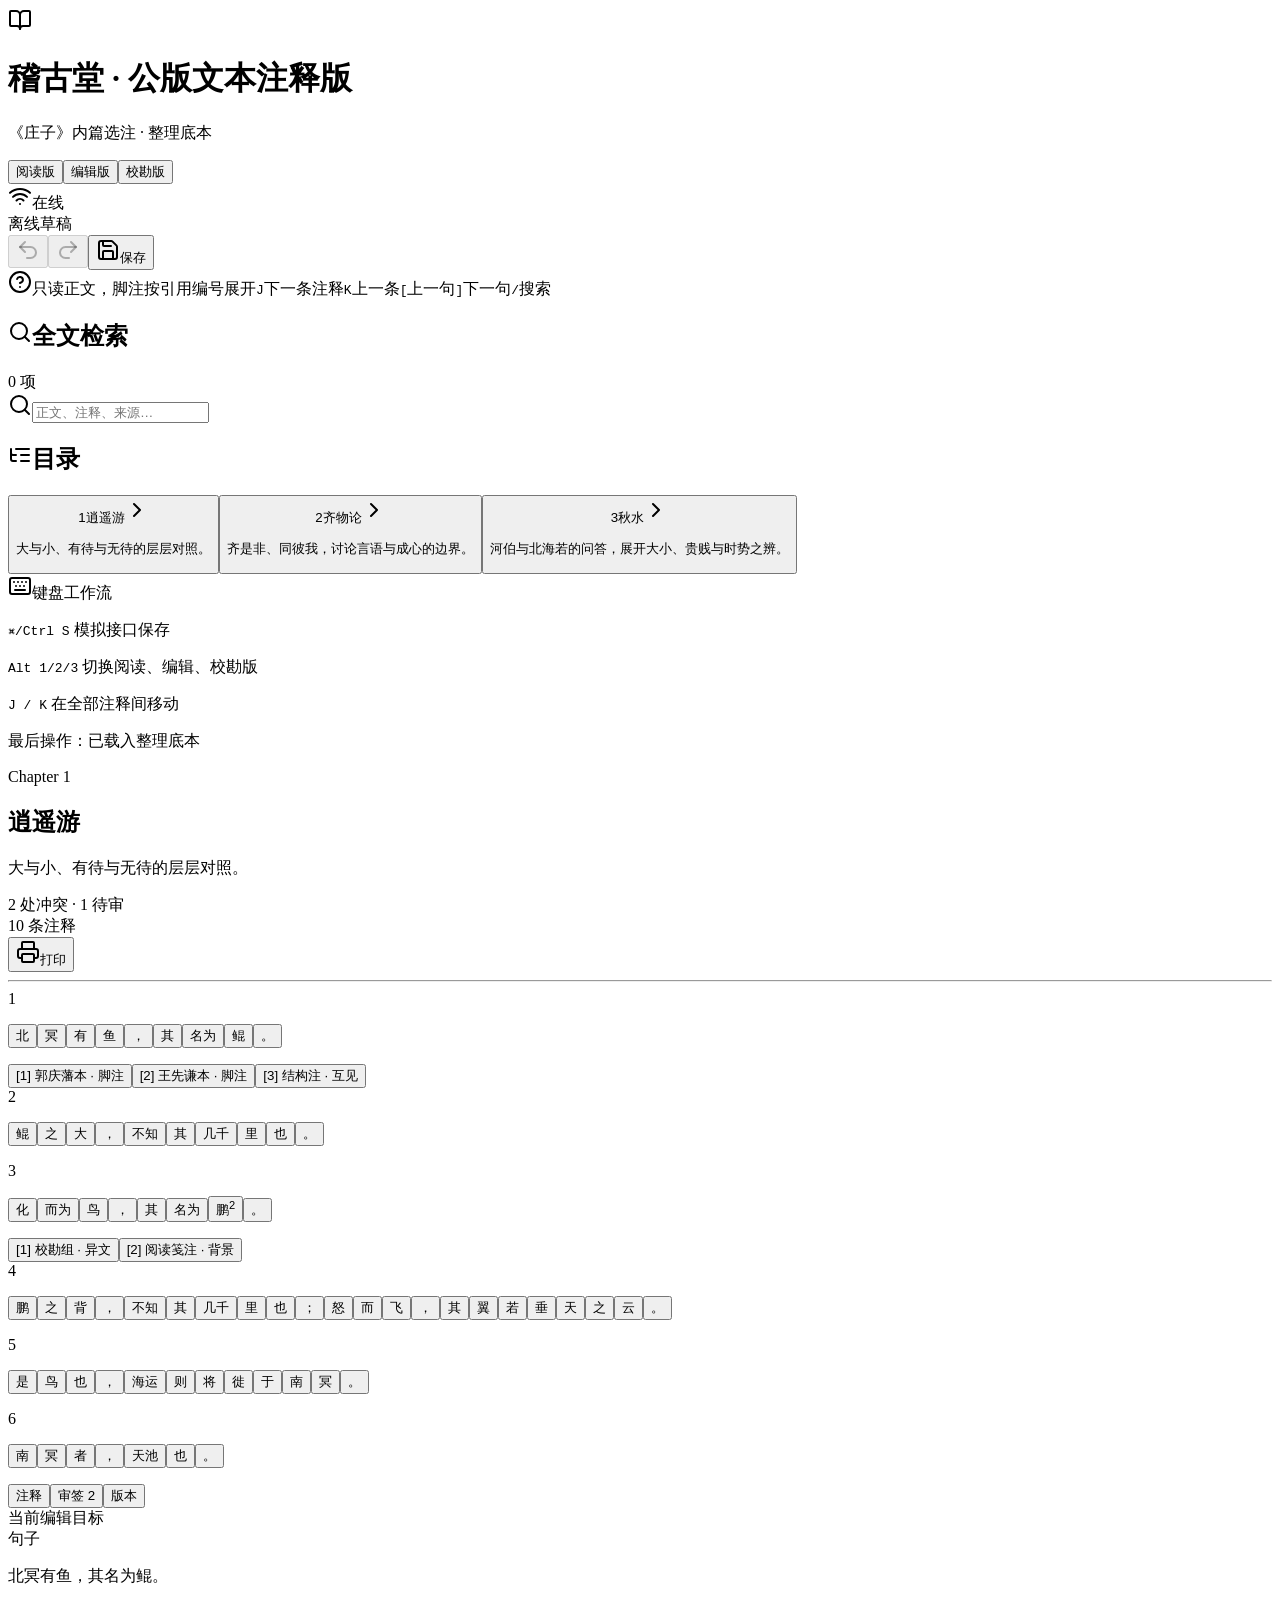
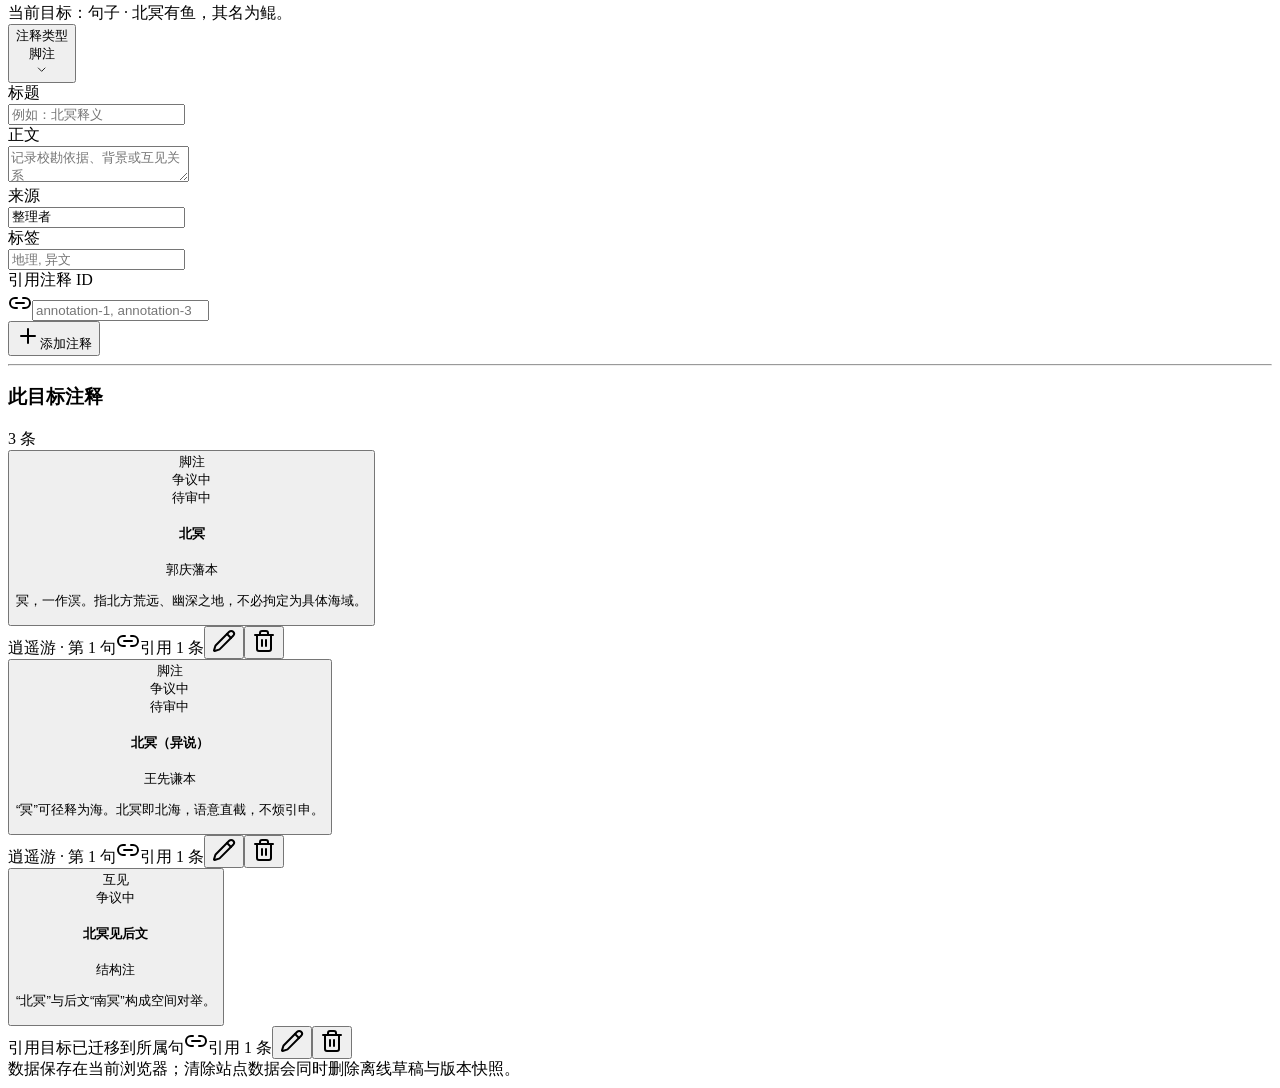
==== out/index.html @ 6b1dfbc2 "fix: model A first-round result" ====
<!DOCTYPE html><!--o_XmFD_FSpgRanNFKVACj--><html lang="zh-CN"><head><meta charSet="utf-8"/><meta name="viewport" content="width=device-width, initial-scale=1"/><link rel="stylesheet" href="/_next/static/css/062256100e577b8d.css" data-precedence="next"/><link rel="preload" as="script" fetchPriority="low" href="/_next/static/chunks/webpack-a2af2f683d3681b7.js"/><script src="/_next/static/chunks/4bd1b696-c023c6e3521b1417.js" async=""></script><script src="/_next/static/chunks/255-eaa07e9979609396.js" async=""></script><script src="/_next/static/chunks/main-app-ea5c84a7363858cb.js" async=""></script><script src="/_next/static/chunks/11-0c5bb83af4dca2cd.js" async=""></script><script src="/_next/static/chunks/app/layout-73e2d6b2b738b5dc.js" async=""></script><script src="/_next/static/chunks/440-19536a8e6601c55d.js" async=""></script><script src="/_next/static/chunks/app/page-3528bdfb09842cc4.js" async=""></script><title>稽古堂 · 公版文本注释版</title><meta name="description" content="面向公版古籍的注释、异文、校勘与版本比较工作台"/><script src="/_next/static/chunks/polyfills-42372ed130431b0a.js" noModule=""></script></head><body><div hidden=""><!--$--><!--/$--></div><div data-overlay-container="true"><div class="min-h-screen"><header class="sticky top-0 z-30 border-b border-stone-200/80 bg-stone-50/90 backdrop-blur-xl"><div class="mx-auto flex max-w-[1800px] flex-wrap items-center gap-3 px-4 py-3 lg:px-6"><div class="flex min-w-[250px] items-center gap-3"><div class="grid h-10 w-10 place-items-center rounded-xl bg-stone-900 text-amber-300 shadow-sm"><svg xmlns="http://www.w3.org/2000/svg" width="24" height="24" viewBox="0 0 24 24" fill="none" stroke="currentColor" stroke-width="2" stroke-linecap="round" stroke-linejoin="round" class="lucide lucide-book-open h-5 w-5"><path d="M12 7v14"></path><path d="M3 18a1 1 0 0 1-1-1V4a1 1 0 0 1 1-1h5a4 4 0 0 1 4 4 4 4 0 0 1 4-4h5a1 1 0 0 1 1 1v13a1 1 0 0 1-1 1h-6a3 3 0 0 0-3 3 3 3 0 0 0-3-3z"></path></svg></div><div><h1 class="font-serif text-lg font-bold tracking-wide text-stone-900">稽古堂 · 公版文本注释版</h1><p class="text-[11px] text-stone-500">《庄子》内篇选注<!-- --> · <!-- -->整理底本</p></div></div><div data-slot="base" class="inline-flex mx-auto" aria-label="编辑视图"><div data-slot="tabList" class="relative flex p-1 h-fit gap-2 items-center flex-nowrap overflow-x-scroll scrollbar-hide bg-default-100 rounded-medium" data-collection="react-aria-_R_15avb_" id="react-aria-_R_15avbH1_" aria-label="编辑视图" role="tablist" aria-orientation="horizontal"><span data-slot="cursor" class="absolute z-0 will-change-[transform,width,height] transition-[left,top,width,height] duration-250 ease-out inset-0 rounded-small bg-background dark:bg-default shadow-small"></span><button data-key="reading" data-selected="true" data-slot="tab" tabindex="-1" data-collection="react-aria-_R_15avb_" data-react-aria-pressable="true" id="react-aria-_R_15avbH1_-tab-reading" aria-selected="true" role="tab" class="z-0 w-full px-3 py-1 flex group relative justify-center items-center cursor-pointer transition-opacity tap-highlight-transparent data-[disabled=true]:cursor-not-allowed data-[disabled=true]:opacity-30 data-[hover-unselected=true]:opacity-disabled outline-solid outline-transparent data-[focus-visible=true]:z-10 data-[focus-visible=true]:outline-2 data-[focus-visible=true]:outline-focus data-[focus-visible=true]:outline-offset-2 h-7 text-tiny rounded-small" type="button"><div class="relative z-10 whitespace-nowrap transition-colors text-default-500 group-data-[selected=true]:text-default-foreground" data-slot="tabContent">阅读版</div></button><button data-key="editing" data-slot="tab" tabindex="-1" data-collection="react-aria-_R_15avb_" data-react-aria-pressable="true" id="react-aria-_R_15avbH1_-tab-editing" aria-selected="false" role="tab" class="z-0 w-full px-3 py-1 flex group relative justify-center items-center cursor-pointer transition-opacity tap-highlight-transparent data-[disabled=true]:cursor-not-allowed data-[disabled=true]:opacity-30 data-[hover-unselected=true]:opacity-disabled outline-solid outline-transparent data-[focus-visible=true]:z-10 data-[focus-visible=true]:outline-2 data-[focus-visible=true]:outline-focus data-[focus-visible=true]:outline-offset-2 h-7 text-tiny rounded-small" type="button"><div class="relative z-10 whitespace-nowrap transition-colors text-default-500 group-data-[selected=true]:text-default-foreground" data-slot="tabContent">编辑版</div></button><button data-key="critical" data-slot="tab" tabindex="-1" data-collection="react-aria-_R_15avb_" data-react-aria-pressable="true" id="react-aria-_R_15avbH1_-tab-critical" aria-selected="false" role="tab" class="z-0 w-full px-3 py-1 flex group relative justify-center items-center cursor-pointer transition-opacity tap-highlight-transparent data-[disabled=true]:cursor-not-allowed data-[disabled=true]:opacity-30 data-[hover-unselected=true]:opacity-disabled outline-solid outline-transparent data-[focus-visible=true]:z-10 data-[focus-visible=true]:outline-2 data-[focus-visible=true]:outline-focus data-[focus-visible=true]:outline-offset-2 h-7 text-tiny rounded-small" type="button"><div class="relative z-10 whitespace-nowrap transition-colors text-default-500 group-data-[selected=true]:text-default-foreground" data-slot="tabContent">校勘版</div></button></div></div><div class="ml-auto flex items-center gap-2"><div class="relative max-w-fit min-w-min inline-flex items-center justify-between box-border whitespace-nowrap px-1 h-6 text-tiny rounded-full bg-success/20 text-success-700 dark:text-success"><svg xmlns="http://www.w3.org/2000/svg" width="24" height="24" viewBox="0 0 24 24" fill="none" stroke="currentColor" stroke-width="2" stroke-linecap="round" stroke-linejoin="round" class="lucide lucide-wifi max-h-[80%] h-3 w-3"><path d="M12 20h.01"></path><path d="M2 8.82a15 15 0 0 1 20 0"></path><path d="M5 12.859a10 10 0 0 1 14 0"></path><path d="M8.5 16.429a5 5 0 0 1 7 0"></path></svg><span class="flex-1 text-inherit font-normal px-1 pl-0.5">在线</span></div><div class="relative max-w-fit min-w-min inline-flex items-center justify-between box-border whitespace-nowrap px-1 h-6 text-tiny rounded-full bg-default/40 text-default-700"><span class="flex-1 text-inherit font-normal px-1">离线草稿</span></div><button data-disabled="true" type="button" disabled="" data-react-aria-pressable="true" aria-label="撤销" class="z-0 group relative inline-flex items-center justify-center box-border appearance-none select-none whitespace-nowrap font-normal subpixel-antialiased overflow-hidden tap-highlight-transparent transform-gpu data-[pressed=true]:scale-[0.97] cursor-pointer outline-solid outline-transparent data-[focus-visible=true]:z-10 data-[focus-visible=true]:outline-2 data-[focus-visible=true]:outline-focus data-[focus-visible=true]:outline-offset-2 text-tiny gap-2 rounded-small opacity-disabled pointer-events-none px-0 !gap-0 transition-transform-colors-opacity motion-reduce:transition-none bg-default/40 text-default-700 min-w-8 w-8 h-8 data-[hover=true]:opacity-hover"><svg xmlns="http://www.w3.org/2000/svg" width="24" height="24" viewBox="0 0 24 24" fill="none" stroke="currentColor" stroke-width="2" stroke-linecap="round" stroke-linejoin="round" class="lucide lucide-undo2 h-4 w-4"><path d="M9 14 4 9l5-5"></path><path d="M4 9h10.5a5.5 5.5 0 0 1 5.5 5.5a5.5 5.5 0 0 1-5.5 5.5H11"></path></svg></button><button data-disabled="true" type="button" disabled="" data-react-aria-pressable="true" aria-label="重做" class="z-0 group relative inline-flex items-center justify-center box-border appearance-none select-none whitespace-nowrap font-normal subpixel-antialiased overflow-hidden tap-highlight-transparent transform-gpu data-[pressed=true]:scale-[0.97] cursor-pointer outline-solid outline-transparent data-[focus-visible=true]:z-10 data-[focus-visible=true]:outline-2 data-[focus-visible=true]:outline-focus data-[focus-visible=true]:outline-offset-2 text-tiny gap-2 rounded-small opacity-disabled pointer-events-none px-0 !gap-0 transition-transform-colors-opacity motion-reduce:transition-none bg-default/40 text-default-700 min-w-8 w-8 h-8 data-[hover=true]:opacity-hover"><svg xmlns="http://www.w3.org/2000/svg" width="24" height="24" viewBox="0 0 24 24" fill="none" stroke="currentColor" stroke-width="2" stroke-linecap="round" stroke-linejoin="round" class="lucide lucide-redo2 h-4 w-4"><path d="m15 14 5-5-5-5"></path><path d="M20 9H9.5A5.5 5.5 0 0 0 4 14.5A5.5 5.5 0 0 0 9.5 20H13"></path></svg></button><button type="button" tabindex="0" data-react-aria-pressable="true" class="z-0 group relative inline-flex items-center justify-center box-border appearance-none select-none whitespace-nowrap font-normal subpixel-antialiased overflow-hidden tap-highlight-transparent transform-gpu data-[pressed=true]:scale-[0.97] cursor-pointer outline-solid outline-transparent data-[focus-visible=true]:z-10 data-[focus-visible=true]:outline-2 data-[focus-visible=true]:outline-focus data-[focus-visible=true]:outline-offset-2 px-3 min-w-16 h-8 text-tiny gap-2 rounded-small [&amp;&gt;svg]:max-w-[theme(spacing.8)] transition-transform-colors-opacity motion-reduce:transition-none bg-primary text-primary-foreground data-[hover=true]:opacity-hover"><svg xmlns="http://www.w3.org/2000/svg" width="24" height="24" viewBox="0 0 24 24" fill="none" stroke="currentColor" stroke-width="2" stroke-linecap="round" stroke-linejoin="round" class="lucide lucide-save h-4 w-4" aria-hidden="true" focusable="false"><path d="M15.2 3a2 2 0 0 1 1.4.6l3.8 3.8a2 2 0 0 1 .6 1.4V19a2 2 0 0 1-2 2H5a2 2 0 0 1-2-2V5a2 2 0 0 1 2-2z"></path><path d="M17 21v-7a1 1 0 0 0-1-1H8a1 1 0 0 0-1 1v7"></path><path d="M7 3v4a1 1 0 0 0 1 1h7"></path></svg>保存</button></div></div><div class="mx-auto flex max-w-[1800px] items-center gap-2 px-4 pb-2 text-xs text-stone-500 lg:px-6"><svg xmlns="http://www.w3.org/2000/svg" width="24" height="24" viewBox="0 0 24 24" fill="none" stroke="currentColor" stroke-width="2" stroke-linecap="round" stroke-linejoin="round" class="lucide lucide-circle-help h-3.5 w-3.5"><circle cx="12" cy="12" r="10"></circle><path d="M9.09 9a3 3 0 0 1 5.83 1c0 2-3 3-3 3"></path><path d="M12 17h.01"></path></svg><span>只读正文，脚注按引用编号展开</span><span class="ml-auto hidden items-center gap-2 md:flex"><kbd class="px-1.5 py-0.5 inline-flex space-x-0.5 rtl:space-x-reverse items-center font-sans font-normal text-center text-small shadow-small bg-default-100 text-foreground-600 rounded-small"><span>J</span></kbd><span>下一条注释</span><kbd class="px-1.5 py-0.5 inline-flex space-x-0.5 rtl:space-x-reverse items-center font-sans font-normal text-center text-small shadow-small bg-default-100 text-foreground-600 rounded-small"><span>K</span></kbd><span>上一条</span><kbd class="px-1.5 py-0.5 inline-flex space-x-0.5 rtl:space-x-reverse items-center font-sans font-normal text-center text-small shadow-small bg-default-100 text-foreground-600 rounded-small"><span>[</span></kbd><span>上一句</span><kbd class="px-1.5 py-0.5 inline-flex space-x-0.5 rtl:space-x-reverse items-center font-sans font-normal text-center text-small shadow-small bg-default-100 text-foreground-600 rounded-small"><span>]</span></kbd><span>下一句</span><kbd class="px-1.5 py-0.5 inline-flex space-x-0.5 rtl:space-x-reverse items-center font-sans font-normal text-center text-small shadow-small bg-default-100 text-foreground-600 rounded-small"><span>/</span></kbd><span>搜索</span></span></div></header><main class="mx-auto grid max-w-[1800px] grid-cols-1 gap-4 p-4 lg:grid-cols-[270px_minmax(0,1fr)_390px] lg:p-6"><aside class="space-y-4 no-print"><div class="flex flex-col relative overflow-hidden h-auto text-foreground box-border bg-content1 outline-solid outline-transparent data-[focus-visible=true]:z-10 data-[focus-visible=true]:outline-2 data-[focus-visible=true]:outline-focus data-[focus-visible=true]:outline-offset-2 shadow-small rounded-large transition-transform-background motion-reduce:transition-none border border-stone-200" tabindex="-1"><div class="relative flex w-full flex-auto flex-col place-content-inherit align-items-inherit h-auto break-words text-left overflow-y-auto subpixel-antialiased gap-3 p-4"><div class="flex items-center justify-between"><h2 class="flex items-center gap-2 font-semibold text-stone-900"><svg xmlns="http://www.w3.org/2000/svg" width="24" height="24" viewBox="0 0 24 24" fill="none" stroke="currentColor" stroke-width="2" stroke-linecap="round" stroke-linejoin="round" class="lucide lucide-search h-4 w-4"><circle cx="11" cy="11" r="8"></circle><path d="m21 21-4.3-4.3"></path></svg>全文检索</h2><div class="relative max-w-fit min-w-min inline-flex items-center justify-between box-border whitespace-nowrap px-1 h-6 text-tiny rounded-full bg-default/40 text-default-700"><span class="flex-1 text-inherit font-normal px-1">0<!-- --> 项</span></div></div><div class="group flex flex-col data-[hidden=true]:hidden w-full relative justify-end data-[has-label=true]:mt-[calc(var(--heroui-font-size-small)_+_10px)]" data-slot="base" data-filled="true" data-filled-within="true" data-has-value="true"><div data-slot="main-wrapper" class="h-full flex flex-col"><div data-slot="input-wrapper" class="relative w-full inline-flex tap-highlight-transparent flex-row items-center shadow-xs px-3 gap-3 bg-default-100 data-[hover=true]:bg-default-200 group-data-[focus=true]:bg-default-100 h-10 min-h-10 rounded-medium transition-background motion-reduce:transition-none !duration-150 outline-solid outline-transparent group-data-[focus-visible=true]:z-10 group-data-[focus-visible=true]:ring-2 group-data-[focus-visible=true]:ring-focus group-data-[focus-visible=true]:ring-offset-2 group-data-[focus-visible=true]:ring-offset-background" style="cursor:text"><div data-slot="inner-wrapper" class="inline-flex w-full items-center h-full box-border"><svg xmlns="http://www.w3.org/2000/svg" width="24" height="24" viewBox="0 0 24 24" fill="none" stroke="currentColor" stroke-width="2" stroke-linecap="round" stroke-linejoin="round" class="lucide lucide-search h-4 w-4 text-stone-400"><circle cx="11" cy="11" r="8"></circle><path d="m21 21-4.3-4.3"></path></svg><input data-slot="input" data-has-start-content="true" class="w-full font-normal bg-transparent !outline-solid placeholder:text-foreground-500 focus-visible:outline-solid outline-transparent data-[has-start-content=true]:ps-1.5 data-[has-end-content=true]:pe-1.5 data-[type=color]:rounded-none file:cursor-pointer file:bg-transparent file:border-0 autofill:bg-transparent bg-clip-text text-small group-data-[has-value=true]:text-default-foreground" id="global-search-input" aria-label="全文搜索" type="text" placeholder="正文、注释、来源…" tabindex="0" aria-describedby="react-aria-_R_imavbH3_ react-aria-_R_imavbH4_" value=""/></div></div></div></div></div></div><div class="flex flex-col relative overflow-hidden h-auto text-foreground box-border bg-content1 outline-solid outline-transparent data-[focus-visible=true]:z-10 data-[focus-visible=true]:outline-2 data-[focus-visible=true]:outline-focus data-[focus-visible=true]:outline-offset-2 shadow-small rounded-large transition-transform-background motion-reduce:transition-none border border-stone-200" tabindex="-1"><div class="flex p-3 z-10 w-full justify-start items-center shrink-0 overflow-inherit color-inherit subpixel-antialiased rounded-t-large px-4 pb-0 pt-4"><h2 class="flex items-center gap-2 font-semibold text-stone-900"><svg xmlns="http://www.w3.org/2000/svg" width="24" height="24" viewBox="0 0 24 24" fill="none" stroke="currentColor" stroke-width="2" stroke-linecap="round" stroke-linejoin="round" class="lucide lucide-list-tree h-4 w-4"><path d="M21 12h-8"></path><path d="M21 6H8"></path><path d="M21 18h-8"></path><path d="M3 6v4c0 1.1.9 2 2 2h3"></path><path d="M3 10v6c0 1.1.9 2 2 2h3"></path></svg>目录</h2></div><div class="relative flex w-full flex-auto flex-col place-content-inherit align-items-inherit h-auto break-words text-left overflow-y-auto subpixel-antialiased gap-2 p-3"><button type="button" class="rounded-xl border p-3 text-left transition border-amber-400 bg-amber-50"><div class="flex items-center"><span class="mr-2 grid h-6 w-6 place-items-center rounded-full bg-stone-900 text-[11px] text-white">1</span><span class="font-medium text-stone-900">逍遥游</span><svg xmlns="http://www.w3.org/2000/svg" width="24" height="24" viewBox="0 0 24 24" fill="none" stroke="currentColor" stroke-width="2" stroke-linecap="round" stroke-linejoin="round" class="lucide lucide-chevron-right ml-auto h-4 w-4 text-stone-400"><path d="m9 18 6-6-6-6"></path></svg></div><p class="mt-2 line-clamp-2 text-xs leading-5 text-stone-500">大与小、有待与无待的层层对照。</p></button><button type="button" class="rounded-xl border p-3 text-left transition border-transparent hover:border-stone-200 hover:bg-stone-50"><div class="flex items-center"><span class="mr-2 grid h-6 w-6 place-items-center rounded-full bg-stone-900 text-[11px] text-white">2</span><span class="font-medium text-stone-900">齐物论</span><svg xmlns="http://www.w3.org/2000/svg" width="24" height="24" viewBox="0 0 24 24" fill="none" stroke="currentColor" stroke-width="2" stroke-linecap="round" stroke-linejoin="round" class="lucide lucide-chevron-right ml-auto h-4 w-4 text-stone-400"><path d="m9 18 6-6-6-6"></path></svg></div><p class="mt-2 line-clamp-2 text-xs leading-5 text-stone-500">齐是非、同彼我，讨论言语与成心的边界。</p></button><button type="button" class="rounded-xl border p-3 text-left transition border-transparent hover:border-stone-200 hover:bg-stone-50"><div class="flex items-center"><span class="mr-2 grid h-6 w-6 place-items-center rounded-full bg-stone-900 text-[11px] text-white">3</span><span class="font-medium text-stone-900">秋水</span><svg xmlns="http://www.w3.org/2000/svg" width="24" height="24" viewBox="0 0 24 24" fill="none" stroke="currentColor" stroke-width="2" stroke-linecap="round" stroke-linejoin="round" class="lucide lucide-chevron-right ml-auto h-4 w-4 text-stone-400"><path d="m9 18 6-6-6-6"></path></svg></div><p class="mt-2 line-clamp-2 text-xs leading-5 text-stone-500">河伯与北海若的问答，展开大小、贵贱与时势之辨。</p></button></div></div><div class="flex flex-col relative overflow-hidden h-auto text-foreground box-border outline-solid outline-transparent data-[focus-visible=true]:z-10 data-[focus-visible=true]:outline-2 data-[focus-visible=true]:outline-focus data-[focus-visible=true]:outline-offset-2 shadow-none rounded-large transition-transform-background motion-reduce:transition-none border border-dashed border-stone-300 bg-stone-50/70" tabindex="-1"><div class="relative flex w-full flex-auto flex-col place-content-inherit align-items-inherit h-auto break-words text-left overflow-y-auto subpixel-antialiased gap-2 p-4 text-xs text-stone-600"><div class="flex items-center gap-2 font-semibold text-stone-800"><svg xmlns="http://www.w3.org/2000/svg" width="24" height="24" viewBox="0 0 24 24" fill="none" stroke="currentColor" stroke-width="2" stroke-linecap="round" stroke-linejoin="round" class="lucide lucide-keyboard h-4 w-4"><path d="M10 8h.01"></path><path d="M12 12h.01"></path><path d="M14 8h.01"></path><path d="M16 12h.01"></path><path d="M18 8h.01"></path><path d="M6 8h.01"></path><path d="M7 16h10"></path><path d="M8 12h.01"></path><rect width="20" height="16" x="2" y="4" rx="2"></rect></svg>键盘工作流</div><p><kbd class="px-1.5 py-0.5 inline-flex space-x-0.5 rtl:space-x-reverse items-center font-sans font-normal text-center text-small shadow-small bg-default-100 text-foreground-600 rounded-small"><span>⌘/Ctrl S</span></kbd> 模拟接口保存</p><p><kbd class="px-1.5 py-0.5 inline-flex space-x-0.5 rtl:space-x-reverse items-center font-sans font-normal text-center text-small shadow-small bg-default-100 text-foreground-600 rounded-small"><span>Alt 1/2/3</span></kbd> 切换阅读、编辑、校勘版</p><p><kbd class="px-1.5 py-0.5 inline-flex space-x-0.5 rtl:space-x-reverse items-center font-sans font-normal text-center text-small shadow-small bg-default-100 text-foreground-600 rounded-small"><span>J / K</span></kbd> 在全部注释间移动</p><p>最后操作：<!-- -->已载入整理底本</p></div></div></aside><section class="min-w-0"><div class="flex flex-col relative overflow-hidden h-auto text-foreground box-border bg-content1 outline-solid outline-transparent data-[focus-visible=true]:z-10 data-[focus-visible=true]:outline-2 data-[focus-visible=true]:outline-focus data-[focus-visible=true]:outline-offset-2 shadow-small rounded-large transition-transform-background motion-reduce:transition-none paper-texture border border-stone-200" tabindex="-1"><div class="flex p-3 z-10 w-full justify-start shrink-0 overflow-inherit color-inherit subpixel-antialiased rounded-t-large flex-col items-start gap-2 px-6 pb-2 pt-6 sm:flex-row sm:items-end"><div><div class="text-xs uppercase tracking-[0.24em] text-amber-700">Chapter <!-- -->1</div><h2 class="mt-1 font-serif text-3xl font-bold text-stone-900">逍遥游</h2><p class="mt-1 text-sm text-stone-500">大与小、有待与无待的层层对照。</p></div><div class="ml-auto flex flex-wrap justify-end gap-2"><div class="relative max-w-fit min-w-min inline-flex items-center justify-between box-border whitespace-nowrap px-1 h-7 text-small rounded-full bg-warning/20 text-warning-700 dark:text-warning"><span class="flex-1 text-inherit font-normal px-2">2<!-- --> 处冲突 · <!-- -->1<!-- --> 待审</span></div><div class="relative max-w-fit min-w-min inline-flex items-center justify-between box-border whitespace-nowrap px-1 h-7 text-small rounded-full bg-default/40 text-default-700"><span class="flex-1 text-inherit font-normal px-2">10<!-- --> 条注释</span></div><button type="button" tabindex="0" data-react-aria-pressable="true" class="z-0 group relative inline-flex items-center justify-center box-border appearance-none select-none whitespace-nowrap font-normal subpixel-antialiased overflow-hidden tap-highlight-transparent transform-gpu data-[pressed=true]:scale-[0.97] cursor-pointer outline-solid outline-transparent data-[focus-visible=true]:z-10 data-[focus-visible=true]:outline-2 data-[focus-visible=true]:outline-focus data-[focus-visible=true]:outline-offset-2 px-3 min-w-16 h-8 text-tiny gap-2 rounded-small [&amp;&gt;svg]:max-w-[theme(spacing.8)] transition-transform-colors-opacity motion-reduce:transition-none bg-default/40 text-default-700 data-[hover=true]:opacity-hover"><svg xmlns="http://www.w3.org/2000/svg" width="24" height="24" viewBox="0 0 24 24" fill="none" stroke="currentColor" stroke-width="2" stroke-linecap="round" stroke-linejoin="round" class="lucide lucide-printer h-4 w-4" aria-hidden="true" focusable="false"><path d="M6 18H4a2 2 0 0 1-2-2v-5a2 2 0 0 1 2-2h16a2 2 0 0 1 2 2v5a2 2 0 0 1-2 2h-2"></path><path d="M6 9V3a1 1 0 0 1 1-1h10a1 1 0 0 1 1 1v6"></path><rect x="6" y="14" width="12" height="8" rx="1"></rect></svg>打印</button></div></div><hr class="shrink-0 bg-divider border-none w-full h-divider" role="separator"/><div class="relative flex w-full p-3 flex-auto flex-col place-content-inherit align-items-inherit h-auto break-words text-left overflow-y-auto subpixel-antialiased px-5 py-7 sm:px-9"><div class="mx-auto max-w-4xl space-y-5"><article id="sentence-1-1" tabindex="0" aria-label="逍遥游第1句，3条注释" class="group rounded-2xl border p-4 transition focus-ring border-amber-300 bg-white shadow-sm"><div class="flex gap-3"><span class="w-7 shrink-0 pt-1 text-right font-serif text-sm text-stone-400">1</span><div class="min-w-0 flex-1"><p class="font-serif text-xl leading-[2.1] text-stone-850"><button type="button" class="focus-ring rounded hover:bg-amber-50" aria-label="北，0条词语注释">北</button><button type="button" class="focus-ring rounded hover:bg-amber-50" aria-label="冥，0条词语注释">冥</button><button type="button" class="focus-ring rounded hover:bg-amber-50" aria-label="有，0条词语注释">有</button><button type="button" class="focus-ring rounded hover:bg-amber-50" aria-label="鱼，0条词语注释">鱼</button><button type="button" class="focus-ring rounded hover:bg-amber-50" aria-label="，，0条词语注释">，</button><button type="button" class="focus-ring rounded hover:bg-amber-50" aria-label="其，0条词语注释">其</button><button type="button" class="focus-ring rounded hover:bg-amber-50" aria-label="名为，0条词语注释">名为</button><button type="button" class="focus-ring rounded hover:bg-amber-50" aria-label="鲲，0条词语注释">鲲</button><button type="button" class="focus-ring rounded hover:bg-amber-50" aria-label="。，0条词语注释">。</button></p><div class="mt-3 flex flex-wrap items-center gap-2"><button type="button" class="rounded-full border border-stone-200 bg-stone-50 px-2.5 py-1 text-[11px] text-stone-600 hover:border-amber-400 hover:text-amber-800">[<!-- -->1<!-- -->] <!-- -->郭庆藩本<!-- --> · <!-- -->脚注</button><button type="button" class="rounded-full border border-stone-200 bg-stone-50 px-2.5 py-1 text-[11px] text-stone-600 hover:border-amber-400 hover:text-amber-800">[<!-- -->2<!-- -->] <!-- -->王先谦本<!-- --> · <!-- -->脚注</button><button type="button" class="rounded-full border border-stone-200 bg-stone-50 px-2.5 py-1 text-[11px] text-stone-600 hover:border-amber-400 hover:text-amber-800">[<!-- -->3<!-- -->] <!-- -->结构注<!-- --> · <!-- -->互见</button></div></div></div></article><article id="sentence-1-2" tabindex="0" aria-label="逍遥游第2句，0条注释" class="group rounded-2xl border p-4 transition focus-ring border-transparent hover:border-stone-200 hover:bg-white/70"><div class="flex gap-3"><span class="w-7 shrink-0 pt-1 text-right font-serif text-sm text-stone-400">2</span><div class="min-w-0 flex-1"><p class="font-serif text-xl leading-[2.1] text-stone-850"><button type="button" class="focus-ring rounded hover:bg-amber-50" aria-label="鲲，0条词语注释">鲲</button><button type="button" class="focus-ring rounded hover:bg-amber-50" aria-label="之，0条词语注释">之</button><button type="button" class="focus-ring rounded hover:bg-amber-50" aria-label="大，0条词语注释">大</button><button type="button" class="focus-ring rounded hover:bg-amber-50" aria-label="，，0条词语注释">，</button><button type="button" class="focus-ring rounded hover:bg-amber-50" aria-label="不知，0条词语注释">不知</button><button type="button" class="focus-ring rounded hover:bg-amber-50" aria-label="其，0条词语注释">其</button><button type="button" class="focus-ring rounded hover:bg-amber-50" aria-label="几千，0条词语注释">几千</button><button type="button" class="focus-ring rounded hover:bg-amber-50" aria-label="里，0条词语注释">里</button><button type="button" class="focus-ring rounded hover:bg-amber-50" aria-label="也，0条词语注释">也</button><button type="button" class="focus-ring rounded hover:bg-amber-50" aria-label="。，0条词语注释">。</button></p></div></div></article><article id="sentence-1-3" tabindex="0" aria-label="逍遥游第3句，2条注释" class="group rounded-2xl border p-4 transition focus-ring border-transparent hover:border-stone-200 hover:bg-white/70"><div class="flex gap-3"><span class="w-7 shrink-0 pt-1 text-right font-serif text-sm text-stone-400">3</span><div class="min-w-0 flex-1"><p class="font-serif text-xl leading-[2.1] text-stone-850"><button type="button" class="focus-ring rounded hover:bg-amber-50" aria-label="化，0条词语注释">化</button><button type="button" class="focus-ring rounded hover:bg-amber-50" aria-label="而为，0条词语注释">而为</button><button type="button" class="focus-ring rounded hover:bg-amber-50" aria-label="鸟，0条词语注释">鸟</button><button type="button" class="focus-ring rounded hover:bg-amber-50" aria-label="，，0条词语注释">，</button><button type="button" class="focus-ring rounded hover:bg-amber-50" aria-label="其，0条词语注释">其</button><button type="button" class="focus-ring rounded hover:bg-amber-50" aria-label="名为，0条词语注释">名为</button><button type="button" class="focus-ring rounded annotation-anchor" aria-label="鹏，2条词语注释">鹏<sup class="ml-0.5 text-[10px] text-orange-700">2</sup></button><button type="button" class="focus-ring rounded hover:bg-amber-50" aria-label="。，0条词语注释">。</button></p><div class="mt-3 flex flex-wrap items-center gap-2"><button type="button" class="rounded-full border border-stone-200 bg-stone-50 px-2.5 py-1 text-[11px] text-stone-600 hover:border-amber-400 hover:text-amber-800">[<!-- -->1<!-- -->] <!-- -->校勘组<!-- --> · <!-- -->异文</button><button type="button" class="rounded-full border border-stone-200 bg-stone-50 px-2.5 py-1 text-[11px] text-stone-600 hover:border-amber-400 hover:text-amber-800">[<!-- -->2<!-- -->] <!-- -->阅读笺注<!-- --> · <!-- -->背景</button></div></div></div></article><article id="sentence-1-4" tabindex="0" aria-label="逍遥游第4句，0条注释" class="group rounded-2xl border p-4 transition focus-ring border-transparent hover:border-stone-200 hover:bg-white/70"><div class="flex gap-3"><span class="w-7 shrink-0 pt-1 text-right font-serif text-sm text-stone-400">4</span><div class="min-w-0 flex-1"><p class="font-serif text-xl leading-[2.1] text-stone-850"><button type="button" class="focus-ring rounded hover:bg-amber-50" aria-label="鹏，0条词语注释">鹏</button><button type="button" class="focus-ring rounded hover:bg-amber-50" aria-label="之，0条词语注释">之</button><button type="button" class="focus-ring rounded hover:bg-amber-50" aria-label="背，0条词语注释">背</button><button type="button" class="focus-ring rounded hover:bg-amber-50" aria-label="，，0条词语注释">，</button><button type="button" class="focus-ring rounded hover:bg-amber-50" aria-label="不知，0条词语注释">不知</button><button type="button" class="focus-ring rounded hover:bg-amber-50" aria-label="其，0条词语注释">其</button><button type="button" class="focus-ring rounded hover:bg-amber-50" aria-label="几千，0条词语注释">几千</button><button type="button" class="focus-ring rounded hover:bg-amber-50" aria-label="里，0条词语注释">里</button><button type="button" class="focus-ring rounded hover:bg-amber-50" aria-label="也，0条词语注释">也</button><button type="button" class="focus-ring rounded hover:bg-amber-50" aria-label="；，0条词语注释">；</button><button type="button" class="focus-ring rounded hover:bg-amber-50" aria-label="怒，0条词语注释">怒</button><button type="button" class="focus-ring rounded hover:bg-amber-50" aria-label="而，0条词语注释">而</button><button type="button" class="focus-ring rounded hover:bg-amber-50" aria-label="飞，0条词语注释">飞</button><button type="button" class="focus-ring rounded hover:bg-amber-50" aria-label="，，0条词语注释">，</button><button type="button" class="focus-ring rounded hover:bg-amber-50" aria-label="其，0条词语注释">其</button><button type="button" class="focus-ring rounded hover:bg-amber-50" aria-label="翼，0条词语注释">翼</button><button type="button" class="focus-ring rounded hover:bg-amber-50" aria-label="若，0条词语注释">若</button><button type="button" class="focus-ring rounded hover:bg-amber-50" aria-label="垂，0条词语注释">垂</button><button type="button" class="focus-ring rounded hover:bg-amber-50" aria-label="天，0条词语注释">天</button><button type="button" class="focus-ring rounded hover:bg-amber-50" aria-label="之，0条词语注释">之</button><button type="button" class="focus-ring rounded hover:bg-amber-50" aria-label="云，0条词语注释">云</button><button type="button" class="focus-ring rounded hover:bg-amber-50" aria-label="。，0条词语注释">。</button></p></div></div></article><article id="sentence-1-5" tabindex="0" aria-label="逍遥游第5句，0条注释" class="group rounded-2xl border p-4 transition focus-ring border-transparent hover:border-stone-200 hover:bg-white/70"><div class="flex gap-3"><span class="w-7 shrink-0 pt-1 text-right font-serif text-sm text-stone-400">5</span><div class="min-w-0 flex-1"><p class="font-serif text-xl leading-[2.1] text-stone-850"><button type="button" class="focus-ring rounded hover:bg-amber-50" aria-label="是，0条词语注释">是</button><button type="button" class="focus-ring rounded hover:bg-amber-50" aria-label="鸟，0条词语注释">鸟</button><button type="button" class="focus-ring rounded hover:bg-amber-50" aria-label="也，0条词语注释">也</button><button type="button" class="focus-ring rounded hover:bg-amber-50" aria-label="，，0条词语注释">，</button><button type="button" class="focus-ring rounded hover:bg-amber-50" aria-label="海运，0条词语注释">海运</button><button type="button" class="focus-ring rounded hover:bg-amber-50" aria-label="则，0条词语注释">则</button><button type="button" class="focus-ring rounded hover:bg-amber-50" aria-label="将，0条词语注释">将</button><button type="button" class="focus-ring rounded hover:bg-amber-50" aria-label="徙，0条词语注释">徙</button><button type="button" class="focus-ring rounded hover:bg-amber-50" aria-label="于，0条词语注释">于</button><button type="button" class="focus-ring rounded hover:bg-amber-50" aria-label="南，0条词语注释">南</button><button type="button" class="focus-ring rounded hover:bg-amber-50" aria-label="冥，0条词语注释">冥</button><button type="button" class="focus-ring rounded hover:bg-amber-50" aria-label="。，0条词语注释">。</button></p></div></div></article><article id="sentence-1-6" tabindex="0" aria-label="逍遥游第6句，0条注释" class="group rounded-2xl border p-4 transition focus-ring border-transparent hover:border-stone-200 hover:bg-white/70"><div class="flex gap-3"><span class="w-7 shrink-0 pt-1 text-right font-serif text-sm text-stone-400">6</span><div class="min-w-0 flex-1"><p class="font-serif text-xl leading-[2.1] text-stone-850"><button type="button" class="focus-ring rounded hover:bg-amber-50" aria-label="南，0条词语注释">南</button><button type="button" class="focus-ring rounded hover:bg-amber-50" aria-label="冥，0条词语注释">冥</button><button type="button" class="focus-ring rounded hover:bg-amber-50" aria-label="者，0条词语注释">者</button><button type="button" class="focus-ring rounded hover:bg-amber-50" aria-label="，，0条词语注释">，</button><button type="button" class="focus-ring rounded hover:bg-amber-50" aria-label="天池，0条词语注释">天池</button><button type="button" class="focus-ring rounded hover:bg-amber-50" aria-label="也，0条词语注释">也</button><button type="button" class="focus-ring rounded hover:bg-amber-50" aria-label="。，0条词语注释">。</button></p></div></div></article></div></div></div></section><aside class="min-w-0 no-print"><div class="flex flex-col overflow-hidden h-auto text-foreground box-border bg-content1 outline-solid outline-transparent data-[focus-visible=true]:z-10 data-[focus-visible=true]:outline-2 data-[focus-visible=true]:outline-focus data-[focus-visible=true]:outline-offset-2 shadow-small rounded-large transition-transform-background motion-reduce:transition-none sticky top-[106px] max-h-[calc(100vh-124px)] border border-stone-200" tabindex="-1"><div class="relative flex w-full flex-auto flex-col place-content-inherit align-items-inherit h-auto break-words text-left overflow-y-auto subpixel-antialiased p-0"><div data-slot="base" class="inline-flex w-full" aria-label="校对面板"><div data-slot="tabList" class="relative flex p-1 h-fit gap-2 items-center flex-nowrap overflow-x-scroll scrollbar-hide bg-default-100 rounded-medium w-full px-3 pt-2" data-collection="react-aria-_R_uavb_" id="react-aria-_R_uavbH1_" aria-label="校对面板" role="tablist" aria-orientation="horizontal"><span data-slot="cursor" class="absolute z-0 will-change-[transform,width,height] transition-[left,top,width,height] duration-250 ease-out inset-0 rounded-small bg-background dark:bg-default shadow-small"></span><button data-key="annotations" data-selected="true" data-slot="tab" tabindex="-1" data-collection="react-aria-_R_uavb_" data-react-aria-pressable="true" id="react-aria-_R_uavbH1_-tab-annotations" aria-selected="true" aria-controls="react-aria-_R_uavbH1_-tabpanel-annotations" role="tab" class="z-0 w-full px-3 py-1 flex group relative justify-center items-center cursor-pointer transition-opacity tap-highlight-transparent data-[disabled=true]:cursor-not-allowed data-[disabled=true]:opacity-30 data-[hover-unselected=true]:opacity-disabled outline-solid outline-transparent data-[focus-visible=true]:z-10 data-[focus-visible=true]:outline-2 data-[focus-visible=true]:outline-focus data-[focus-visible=true]:outline-offset-2 h-8 text-small rounded-small" type="button"><div class="relative z-10 whitespace-nowrap transition-colors text-default-500 group-data-[selected=true]:text-default-foreground" data-slot="tabContent">注释</div></button><button data-key="conflicts" data-slot="tab" tabindex="-1" data-collection="react-aria-_R_uavb_" data-react-aria-pressable="true" id="react-aria-_R_uavbH1_-tab-conflicts" aria-selected="false" role="tab" class="z-0 w-full px-3 py-1 flex group relative justify-center items-center cursor-pointer transition-opacity tap-highlight-transparent data-[disabled=true]:cursor-not-allowed data-[disabled=true]:opacity-30 data-[hover-unselected=true]:opacity-disabled outline-solid outline-transparent data-[focus-visible=true]:z-10 data-[focus-visible=true]:outline-2 data-[focus-visible=true]:outline-focus data-[focus-visible=true]:outline-offset-2 h-8 text-small rounded-small" type="button"><div class="relative z-10 whitespace-nowrap transition-colors text-default-500 group-data-[selected=true]:text-default-foreground" data-slot="tabContent">审签 2</div></button><button data-key="versions" data-slot="tab" tabindex="-1" data-collection="react-aria-_R_uavb_" data-react-aria-pressable="true" id="react-aria-_R_uavbH1_-tab-versions" aria-selected="false" role="tab" class="z-0 w-full px-3 py-1 flex group relative justify-center items-center cursor-pointer transition-opacity tap-highlight-transparent data-[disabled=true]:cursor-not-allowed data-[disabled=true]:opacity-30 data-[hover-unselected=true]:opacity-disabled outline-solid outline-transparent data-[focus-visible=true]:z-10 data-[focus-visible=true]:outline-2 data-[focus-visible=true]:outline-focus data-[focus-visible=true]:outline-offset-2 h-8 text-small rounded-small" type="button"><div class="relative z-10 whitespace-nowrap transition-colors text-default-500 group-data-[selected=true]:text-default-foreground" data-slot="tabContent">版本</div></button></div></div><div data-focus="false" data-focus-visible="false" id="react-aria-_R_uavbH1_-tabpanel-annotations" aria-labelledby="react-aria-_R_uavbH1_-tab-annotations" tabindex="0" role="tabpanel" class="data-[inert=true]:hidden outline-solid outline-transparent data-[focus-visible=true]:z-10 data-[focus-visible=true]:outline-2 data-[focus-visible=true]:outline-focus data-[focus-visible=true]:outline-offset-2 p-4" data-slot="panel"><div class="overflow-y-auto data-[top-scroll=true]:[mask-image:linear-gradient(0deg,#000_calc(100%_-_var(--scroll-shadow-size)),transparent)] data-[bottom-scroll=true]:[mask-image:linear-gradient(180deg,#000_calc(100%_-_var(--scroll-shadow-size)),transparent)] data-[top-bottom-scroll=true]:[mask-image:linear-gradient(#000,#000,transparent_0,#000_var(--scroll-shadow-size),#000_calc(100%_-_var(--scroll-shadow-size)),transparent)] max-h-[calc(100vh-210px)]" data-orientation="vertical" style="--scroll-shadow-size:40px"><div class="space-y-4 pr-1"><div><div class="text-xs font-semibold uppercase tracking-wider text-stone-500">当前编辑目标</div><div class="mt-2 rounded-xl border border-stone-200 bg-stone-50 p-3"><div class="relative max-w-fit min-w-min inline-flex items-center justify-between box-border whitespace-nowrap px-1 h-6 text-tiny rounded-full bg-warning/20 text-warning-700 dark:text-warning"><span class="flex-1 text-inherit font-normal px-1">句子</span></div><p class="mt-2 line-clamp-2 font-serif text-sm leading-6 text-stone-800">北冥有鱼，其名为鲲。</p></div></div><div class="space-y-3"><div class="rounded-lg bg-stone-100 px-3 py-2 text-xs text-stone-600">当前目标：<span class="font-semibold text-stone-800">句子<!-- --> · <!-- -->北冥有鱼，其名为鲲。</span></div><div data-slot="base" data-filled="true" data-has-value="true" data-has-label="true" class="group inline-flex flex-col relative w-full transition-background motion-reduce:transition-none !duration-150"><div style="border:0;clip:rect(0 0 0 0);clip-path:inset(50%);height:1px;margin:-1px;overflow:hidden;padding:0;position:absolute;width:1px;white-space:nowrap" aria-hidden="true" data-a11y-ignore="aria-hidden-focus" data-testid="hidden-select-container"><label>注释类型<select tabindex="-1"><option></option><option value="footnote" selected="">脚注</option><option value="variant">异文</option><option value="background">背景说明</option><option value="crossref">交叉引用</option></select></label></div><div data-slot="mainWrapper" class="w-full flex flex-col"><button data-slot="trigger" class="relative px-3 w-full inline-flex shadow-xs tap-highlight-transparent group-data-[focus=true]:bg-default-200 rounded-medium flex-col items-start justify-center gap-0 bg-default-100 data-[hover=true]:bg-default-200 outline-solid outline-transparent data-[focus-visible=true]:z-10 data-[focus-visible=true]:outline-2 data-[focus-visible=true]:outline-focus data-[focus-visible=true]:outline-offset-2 h-14 min-h-14 py-2" type="button" tabindex="0" data-react-aria-pressable="true" aria-label="注释类型" id="react-aria-_R_2aquavbH2_" aria-labelledby="react-aria-_R_2aquavbH7_ react-aria-_R_2aquavbH2_ react-aria-_R_2aquavbH3_ " aria-describedby="react-aria-_R_2aquavbH5_ react-aria-_R_2aquavbH6_" aria-haspopup="listbox" aria-expanded="false"><label data-slot="label" class="block absolute z-10 flex-shrink-0 subpixel-antialiased text-foreground-500 pointer-events-none group-data-[has-label-outside=true]:pointer-events-auto cursor-pointer will-change-auto origin-top-left rtl:origin-top-right !duration-200 !ease-out transition-[transform,color,left,opacity,translate,scale] motion-reduce:transition-none group-data-[filled=true]:text-default-600 group-data-[filled=true]:scale-85 text-small group-data-[filled=true]:-translate-y-[calc(50%_+_var(--heroui-font-size-small)/2_-_6px)] pe-2 max-w-full text-ellipsis overflow-hidden" id="react-aria-_R_2aquavbH3_">注释类型</label><div data-slot="innerWrapper" class="inline-flex h-fit w-[calc(100%_-theme(spacing.6))] min-h-4 items-center gap-1.5 box-border group-data-[has-label=true]:pt-4"><span data-slot="value" class="text-foreground-500 font-normal w-full text-start text-small truncate group-data-[has-value=true]:text-default-foreground" id="react-aria-_R_2aquavbH7_">脚注</span></div><svg aria-hidden="true" fill="none" focusable="false" height="1em" role="presentation" stroke="currentColor" stroke-linecap="round" stroke-linejoin="round" stroke-width="1.5" viewBox="0 0 24 24" width="1em" data-slot="selectorIcon" class="absolute end-3 w-4 h-4 transition-transform duration-150 ease motion-reduce:transition-none data-[open=true]:rotate-180"><path d="m6 9 6 6 6-6"></path></svg></button></div></div><div class="group flex flex-col data-[hidden=true]:hidden w-full" data-slot="base" data-filled="true" data-filled-within="true" data-has-elements="true" data-has-label="true" data-has-value="true"><div data-slot="input-wrapper" class="relative w-full inline-flex tap-highlight-transparent shadow-xs px-3 bg-default-100 data-[hover=true]:bg-default-200 group-data-[focus=true]:bg-default-100 min-h-10 rounded-medium flex-col items-start justify-center gap-0 transition-background motion-reduce:transition-none !duration-150 outline-solid outline-transparent group-data-[focus-visible=true]:z-10 group-data-[focus-visible=true]:ring-2 group-data-[focus-visible=true]:ring-focus group-data-[focus-visible=true]:ring-offset-2 group-data-[focus-visible=true]:ring-offset-background h-14 py-2" style="cursor:text"><label data-slot="label" class="absolute z-10 pointer-events-none origin-top-left shrink-0 rtl:origin-top-right subpixel-antialiased block text-foreground-500 cursor-text will-change-auto !duration-200 !ease-out motion-reduce:transition-none transition-[transform,color,left,opacity,translate,scale] group-data-[filled-within=true]:text-default-600 group-data-[filled-within=true]:pointer-events-auto group-data-[filled-within=true]:scale-85 text-small group-data-[filled-within=true]:-translate-y-[calc(50%_+_var(--heroui-font-size-small)/2_-_6px)] pe-2 max-w-full text-ellipsis overflow-hidden" id="react-aria-_R_3aquavbH1_" for="react-aria-_R_3aquavb_">标题</label><div data-slot="inner-wrapper" class="inline-flex w-full items-center h-full box-border group-data-[has-label=true]:items-end pb-0.5"><input data-slot="input" class="w-full font-normal bg-transparent !outline-solid placeholder:text-foreground-500 focus-visible:outline-solid outline-transparent data-[has-start-content=true]:ps-1.5 data-[has-end-content=true]:pe-1.5 data-[type=color]:rounded-none file:cursor-pointer file:bg-transparent file:border-0 autofill:bg-transparent bg-clip-text text-small group-data-[has-value=true]:text-default-foreground" type="text" placeholder="例如：北冥释义" tabindex="0" id="react-aria-_R_3aquavb_" aria-labelledby="react-aria-_R_3aquavbH1_" aria-describedby="react-aria-_R_3aquavbH3_ react-aria-_R_3aquavbH4_" value=""/></div></div></div><div class="group flex flex-col data-[hidden=true]:hidden w-full" data-slot="base" data-filled="true" data-filled-within="true" data-has-elements="true" data-has-label="true" data-has-value="true"><div data-slot="input-wrapper" class="relative w-full inline-flex tap-highlight-transparent shadow-xs px-3 bg-default-100 data-[hover=true]:bg-default-200 group-data-[focus=true]:bg-default-100 min-h-10 rounded-medium flex-col items-start justify-center gap-0 !h-auto transition-background motion-reduce:transition-none !duration-150 outline-solid outline-transparent group-data-[focus-visible=true]:z-10 group-data-[focus-visible=true]:ring-2 group-data-[focus-visible=true]:ring-focus group-data-[focus-visible=true]:ring-offset-2 group-data-[focus-visible=true]:ring-offset-background h-14 py-2" style="cursor:text" data-has-multiple-rows="true"><label data-slot="label" class="z-10 pointer-events-none origin-top-left shrink-0 rtl:origin-top-right subpixel-antialiased block text-foreground-500 cursor-text relative will-change-auto !duration-200 !ease-out motion-reduce:transition-none transition-[transform,color,left,opacity,translate,scale] group-data-[filled-within=true]:text-default-600 group-data-[filled-within=true]:pointer-events-auto group-data-[filled-within=true]:scale-85 text-small pb-0.5 pe-2 max-w-full text-ellipsis overflow-hidden" id="react-aria-_R_4aquavbH1_" for="react-aria-_R_4aquavb_">正文</label><div data-slot="inner-wrapper" class="inline-flex w-full h-full box-border items-start group-data-[has-label=true]:items-start pb-0.5"><textarea data-slot="input" class="w-full font-normal bg-transparent !outline-solid placeholder:text-foreground-500 focus-visible:outline-solid outline-transparent data-[has-start-content=true]:ps-1.5 data-[has-end-content=true]:pe-1.5 data-[type=color]:rounded-none file:cursor-pointer file:bg-transparent file:border-0 autofill:bg-transparent bg-clip-text text-small resize-none data-[hide-scroll=true]:scrollbar-hide group-data-[has-value=true]:text-default-foreground pt-0 transition-height !duration-100 motion-reduce:transition-none pe-0" placeholder="记录校勘依据、背景或互见关系" tabindex="0" id="react-aria-_R_4aquavb_" aria-labelledby="react-aria-_R_4aquavbH1_" aria-describedby="react-aria-_R_4aquavbH3_ react-aria-_R_4aquavbH4_" data-hide-scroll="true"></textarea></div></div></div><div class="grid grid-cols-2 gap-3"><div class="group flex flex-col data-[hidden=true]:hidden w-full is-filled" data-slot="base" data-filled="true" data-filled-within="true" data-has-elements="true" data-has-label="true" data-has-value="true"><div data-slot="input-wrapper" class="relative w-full inline-flex tap-highlight-transparent shadow-xs px-3 bg-default-100 data-[hover=true]:bg-default-200 group-data-[focus=true]:bg-default-100 min-h-10 rounded-medium flex-col items-start justify-center gap-0 transition-background motion-reduce:transition-none !duration-150 outline-solid outline-transparent group-data-[focus-visible=true]:z-10 group-data-[focus-visible=true]:ring-2 group-data-[focus-visible=true]:ring-focus group-data-[focus-visible=true]:ring-offset-2 group-data-[focus-visible=true]:ring-offset-background h-14 py-2 is-filled" style="cursor:text"><label data-slot="label" class="absolute z-10 pointer-events-none origin-top-left shrink-0 rtl:origin-top-right subpixel-antialiased block text-foreground-500 cursor-text will-change-auto !duration-200 !ease-out motion-reduce:transition-none transition-[transform,color,left,opacity,translate,scale] group-data-[filled-within=true]:text-default-600 group-data-[filled-within=true]:pointer-events-auto group-data-[filled-within=true]:scale-85 text-small group-data-[filled-within=true]:-translate-y-[calc(50%_+_var(--heroui-font-size-small)/2_-_6px)] pe-2 max-w-full text-ellipsis overflow-hidden" id="react-aria-_R_laquavbH1_" for="react-aria-_R_laquavb_">来源</label><div data-slot="inner-wrapper" class="inline-flex w-full items-center h-full box-border group-data-[has-label=true]:items-end pb-0.5"><input data-slot="input" data-filled="true" data-filled-within="true" class="w-full font-normal bg-transparent !outline-solid placeholder:text-foreground-500 focus-visible:outline-solid outline-transparent data-[has-start-content=true]:ps-1.5 data-[has-end-content=true]:pe-1.5 data-[type=color]:rounded-none file:cursor-pointer file:bg-transparent file:border-0 autofill:bg-transparent bg-clip-text text-small group-data-[has-value=true]:text-default-foreground is-filled" type="text" tabindex="0" id="react-aria-_R_laquavb_" aria-labelledby="react-aria-_R_laquavbH1_" aria-describedby="react-aria-_R_laquavbH3_ react-aria-_R_laquavbH4_" value="整理者"/></div></div></div><div class="group flex flex-col data-[hidden=true]:hidden w-full" data-slot="base" data-filled="true" data-filled-within="true" data-has-elements="true" data-has-label="true" data-has-value="true"><div data-slot="input-wrapper" class="relative w-full inline-flex tap-highlight-transparent shadow-xs px-3 bg-default-100 data-[hover=true]:bg-default-200 group-data-[focus=true]:bg-default-100 min-h-10 rounded-medium flex-col items-start justify-center gap-0 transition-background motion-reduce:transition-none !duration-150 outline-solid outline-transparent group-data-[focus-visible=true]:z-10 group-data-[focus-visible=true]:ring-2 group-data-[focus-visible=true]:ring-focus group-data-[focus-visible=true]:ring-offset-2 group-data-[focus-visible=true]:ring-offset-background h-14 py-2" style="cursor:text"><label data-slot="label" class="absolute z-10 pointer-events-none origin-top-left shrink-0 rtl:origin-top-right subpixel-antialiased block text-foreground-500 cursor-text will-change-auto !duration-200 !ease-out motion-reduce:transition-none transition-[transform,color,left,opacity,translate,scale] group-data-[filled-within=true]:text-default-600 group-data-[filled-within=true]:pointer-events-auto group-data-[filled-within=true]:scale-85 text-small group-data-[filled-within=true]:-translate-y-[calc(50%_+_var(--heroui-font-size-small)/2_-_6px)] pe-2 max-w-full text-ellipsis overflow-hidden" id="react-aria-_R_15aquavbH1_" for="react-aria-_R_15aquavb_">标签</label><div data-slot="inner-wrapper" class="inline-flex w-full items-center h-full box-border group-data-[has-label=true]:items-end pb-0.5"><input data-slot="input" class="w-full font-normal bg-transparent !outline-solid placeholder:text-foreground-500 focus-visible:outline-solid outline-transparent data-[has-start-content=true]:ps-1.5 data-[has-end-content=true]:pe-1.5 data-[type=color]:rounded-none file:cursor-pointer file:bg-transparent file:border-0 autofill:bg-transparent bg-clip-text text-small group-data-[has-value=true]:text-default-foreground" type="text" placeholder="地理, 异文" tabindex="0" id="react-aria-_R_15aquavb_" aria-labelledby="react-aria-_R_15aquavbH1_" aria-describedby="react-aria-_R_15aquavbH3_ react-aria-_R_15aquavbH4_" value=""/></div></div></div></div><div class="group flex flex-col data-[hidden=true]:hidden w-full" data-slot="base" data-filled="true" data-filled-within="true" data-has-elements="true" data-has-label="true" data-has-value="true"><div data-slot="input-wrapper" class="relative w-full inline-flex tap-highlight-transparent shadow-xs px-3 bg-default-100 data-[hover=true]:bg-default-200 group-data-[focus=true]:bg-default-100 min-h-10 rounded-medium flex-col items-start justify-center gap-0 transition-background motion-reduce:transition-none !duration-150 outline-solid outline-transparent group-data-[focus-visible=true]:z-10 group-data-[focus-visible=true]:ring-2 group-data-[focus-visible=true]:ring-focus group-data-[focus-visible=true]:ring-offset-2 group-data-[focus-visible=true]:ring-offset-background h-14 py-2" style="cursor:text"><label data-slot="label" class="absolute z-10 pointer-events-none origin-top-left shrink-0 rtl:origin-top-right subpixel-antialiased block text-foreground-500 cursor-text will-change-auto !duration-200 !ease-out motion-reduce:transition-none transition-[transform,color,left,opacity,translate,scale] group-data-[filled-within=true]:text-default-600 group-data-[filled-within=true]:pointer-events-auto group-data-[filled-within=true]:scale-85 text-small group-data-[filled-within=true]:-translate-y-[calc(50%_+_var(--heroui-font-size-small)/2_-_6px)] pe-2 max-w-full text-ellipsis overflow-hidden" id="react-aria-_R_6aquavbH1_" for="react-aria-_R_6aquavb_">引用注释 ID</label><div data-slot="inner-wrapper" class="inline-flex w-full items-center h-full box-border group-data-[has-label=true]:items-end pb-0.5"><svg xmlns="http://www.w3.org/2000/svg" width="24" height="24" viewBox="0 0 24 24" fill="none" stroke="currentColor" stroke-width="2" stroke-linecap="round" stroke-linejoin="round" class="lucide lucide-link2 h-4 w-4 text-stone-400"><path d="M9 17H7A5 5 0 0 1 7 7h2"></path><path d="M15 7h2a5 5 0 1 1 0 10h-2"></path><line x1="8" x2="16" y1="12" y2="12"></line></svg><input data-slot="input" data-has-start-content="true" class="w-full font-normal bg-transparent !outline-solid placeholder:text-foreground-500 focus-visible:outline-solid outline-transparent data-[has-start-content=true]:ps-1.5 data-[has-end-content=true]:pe-1.5 data-[type=color]:rounded-none file:cursor-pointer file:bg-transparent file:border-0 autofill:bg-transparent bg-clip-text text-small group-data-[has-value=true]:text-default-foreground" type="text" placeholder="annotation-1, annotation-3" tabindex="0" id="react-aria-_R_6aquavb_" aria-labelledby="react-aria-_R_6aquavbH1_" aria-describedby="react-aria-_R_6aquavbH3_ react-aria-_R_6aquavbH4_" value=""/></div></div></div><button type="button" tabindex="0" data-react-aria-pressable="true" class="z-0 group relative inline-flex items-center justify-center box-border appearance-none select-none whitespace-nowrap font-normal subpixel-antialiased overflow-hidden tap-highlight-transparent transform-gpu data-[pressed=true]:scale-[0.97] cursor-pointer outline-solid outline-transparent data-[focus-visible=true]:z-10 data-[focus-visible=true]:outline-2 data-[focus-visible=true]:outline-focus data-[focus-visible=true]:outline-offset-2 px-4 min-w-20 h-10 text-small gap-2 rounded-medium [&amp;&gt;svg]:max-w-[theme(spacing.8)] transition-transform-colors-opacity motion-reduce:transition-none bg-primary text-primary-foreground data-[hover=true]:opacity-hover w-full"><svg xmlns="http://www.w3.org/2000/svg" width="24" height="24" viewBox="0 0 24 24" fill="none" stroke="currentColor" stroke-width="2" stroke-linecap="round" stroke-linejoin="round" class="lucide lucide-plus h-4 w-4" aria-hidden="true" focusable="false"><path d="M5 12h14"></path><path d="M12 5v14"></path></svg>添加注释</button></div><hr class="shrink-0 bg-divider border-none w-full h-divider" role="separator"/><div class="flex items-center justify-between"><h3 class="font-semibold text-stone-900">此目标注释</h3><div class="relative max-w-fit min-w-min inline-flex items-center justify-between box-border whitespace-nowrap px-1 h-6 text-tiny rounded-full bg-default/40 text-default-700"><span class="flex-1 text-inherit font-normal px-1">3<!-- --> 条</span></div></div><div class="flex flex-col relative overflow-hidden h-auto text-foreground box-border outline-solid outline-transparent data-[focus-visible=true]:z-10 data-[focus-visible=true]:outline-2 data-[focus-visible=true]:outline-focus data-[focus-visible=true]:outline-offset-2 shadow-none rounded-large transition-transform-background motion-reduce:transition-none border border-stone-200 bg-white" tabindex="-1"><div class="relative flex w-full flex-auto flex-col place-content-inherit align-items-inherit h-auto break-words text-left overflow-y-auto subpixel-antialiased gap-3 p-3"><button type="button" class="w-full text-left focus-ring"><div class="flex items-start justify-between gap-2"><div><div class="flex items-center gap-2"><div class="relative max-w-fit min-w-min inline-flex items-center justify-between box-border whitespace-nowrap px-1 h-6 text-tiny rounded-full bg-primary/20 text-primary-600"><span class="flex-1 text-inherit font-normal px-1">脚注</span></div><div class="relative max-w-fit min-w-min inline-flex items-center justify-between box-border whitespace-nowrap border-medium px-1 h-6 text-tiny rounded-full bg-transparent border-danger text-danger"><span class="flex-1 text-inherit font-normal px-1">争议中</span></div><div class="relative max-w-fit min-w-min inline-flex items-center justify-between box-border whitespace-nowrap border-medium px-1 h-6 text-tiny rounded-full bg-transparent border-warning text-warning"><span class="flex-1 text-inherit font-normal px-1">待审中</span></div></div><h4 class="mt-2 font-semibold text-stone-900">北冥</h4></div><span class="whitespace-nowrap text-xs text-stone-500">郭庆藩本</span></div><p class="mt-2 text-sm leading-6 text-stone-700">冥，一作溟。指北方荒远、幽深之地，不必拘定为具体海域。</p></button><div class="flex flex-wrap items-center gap-2 text-xs text-stone-500"><span>逍遥游 · 第 1 句</span><span class="flex items-center gap-1"><svg xmlns="http://www.w3.org/2000/svg" width="24" height="24" viewBox="0 0 24 24" fill="none" stroke="currentColor" stroke-width="2" stroke-linecap="round" stroke-linejoin="round" class="lucide lucide-link2 h-3 w-3"><path d="M9 17H7A5 5 0 0 1 7 7h2"></path><path d="M15 7h2a5 5 0 1 1 0 10h-2"></path><line x1="8" x2="16" y1="12" y2="12"></line></svg>引用 <!-- -->1<!-- --> 条</span><span class="ml-auto flex gap-1"><button type="button" tabindex="0" data-react-aria-pressable="true" aria-label="编辑注释" class="z-0 group relative inline-flex items-center justify-center box-border appearance-none select-none whitespace-nowrap font-normal subpixel-antialiased overflow-hidden tap-highlight-transparent transform-gpu data-[pressed=true]:scale-[0.97] cursor-pointer outline-solid outline-transparent data-[focus-visible=true]:z-10 data-[focus-visible=true]:outline-2 data-[focus-visible=true]:outline-focus data-[focus-visible=true]:outline-offset-2 text-tiny gap-2 rounded-small px-0 !gap-0 transition-transform-colors-opacity motion-reduce:transition-none bg-transparent text-default-foreground data-[hover=true]:bg-default/40 min-w-8 w-8 h-8"><svg xmlns="http://www.w3.org/2000/svg" width="24" height="24" viewBox="0 0 24 24" fill="none" stroke="currentColor" stroke-width="2" stroke-linecap="round" stroke-linejoin="round" class="lucide lucide-pencil h-3.5 w-3.5"><path d="M21.174 6.812a1 1 0 0 0-3.986-3.987L3.842 16.174a2 2 0 0 0-.5.83l-1.321 4.352a.5.5 0 0 0 .623.622l4.353-1.32a2 2 0 0 0 .83-.497z"></path><path d="m15 5 4 4"></path></svg></button><button type="button" tabindex="0" data-react-aria-pressable="true" aria-label="删除注释" class="z-0 group relative inline-flex items-center justify-center box-border appearance-none select-none whitespace-nowrap font-normal subpixel-antialiased overflow-hidden tap-highlight-transparent transform-gpu data-[pressed=true]:scale-[0.97] cursor-pointer outline-solid outline-transparent data-[focus-visible=true]:z-10 data-[focus-visible=true]:outline-2 data-[focus-visible=true]:outline-focus data-[focus-visible=true]:outline-offset-2 text-tiny gap-2 rounded-small px-0 !gap-0 transition-transform-colors-opacity motion-reduce:transition-none bg-transparent text-danger data-[hover=true]:bg-danger/20 min-w-8 w-8 h-8"><svg xmlns="http://www.w3.org/2000/svg" width="24" height="24" viewBox="0 0 24 24" fill="none" stroke="currentColor" stroke-width="2" stroke-linecap="round" stroke-linejoin="round" class="lucide lucide-trash2 h-3.5 w-3.5"><path d="M3 6h18"></path><path d="M19 6v14c0 1-1 2-2 2H7c-1 0-2-1-2-2V6"></path><path d="M8 6V4c0-1 1-2 2-2h4c1 0 2 1 2 2v2"></path><line x1="10" x2="10" y1="11" y2="17"></line><line x1="14" x2="14" y1="11" y2="17"></line></svg></button></span></div></div></div><div class="flex flex-col relative overflow-hidden h-auto text-foreground box-border outline-solid outline-transparent data-[focus-visible=true]:z-10 data-[focus-visible=true]:outline-2 data-[focus-visible=true]:outline-focus data-[focus-visible=true]:outline-offset-2 shadow-none rounded-large transition-transform-background motion-reduce:transition-none border border-stone-200 bg-white" tabindex="-1"><div class="relative flex w-full flex-auto flex-col place-content-inherit align-items-inherit h-auto break-words text-left overflow-y-auto subpixel-antialiased gap-3 p-3"><button type="button" class="w-full text-left focus-ring"><div class="flex items-start justify-between gap-2"><div><div class="flex items-center gap-2"><div class="relative max-w-fit min-w-min inline-flex items-center justify-between box-border whitespace-nowrap px-1 h-6 text-tiny rounded-full bg-primary/20 text-primary-600"><span class="flex-1 text-inherit font-normal px-1">脚注</span></div><div class="relative max-w-fit min-w-min inline-flex items-center justify-between box-border whitespace-nowrap border-medium px-1 h-6 text-tiny rounded-full bg-transparent border-danger text-danger"><span class="flex-1 text-inherit font-normal px-1">争议中</span></div><div class="relative max-w-fit min-w-min inline-flex items-center justify-between box-border whitespace-nowrap border-medium px-1 h-6 text-tiny rounded-full bg-transparent border-warning text-warning"><span class="flex-1 text-inherit font-normal px-1">待审中</span></div></div><h4 class="mt-2 font-semibold text-stone-900">北冥（异说）</h4></div><span class="whitespace-nowrap text-xs text-stone-500">王先谦本</span></div><p class="mt-2 text-sm leading-6 text-stone-700">“冥”可径释为海。北冥即北海，语意直截，不烦引申。</p></button><div class="flex flex-wrap items-center gap-2 text-xs text-stone-500"><span>逍遥游 · 第 1 句</span><span class="flex items-center gap-1"><svg xmlns="http://www.w3.org/2000/svg" width="24" height="24" viewBox="0 0 24 24" fill="none" stroke="currentColor" stroke-width="2" stroke-linecap="round" stroke-linejoin="round" class="lucide lucide-link2 h-3 w-3"><path d="M9 17H7A5 5 0 0 1 7 7h2"></path><path d="M15 7h2a5 5 0 1 1 0 10h-2"></path><line x1="8" x2="16" y1="12" y2="12"></line></svg>引用 <!-- -->1<!-- --> 条</span><span class="ml-auto flex gap-1"><button type="button" tabindex="0" data-react-aria-pressable="true" aria-label="编辑注释" class="z-0 group relative inline-flex items-center justify-center box-border appearance-none select-none whitespace-nowrap font-normal subpixel-antialiased overflow-hidden tap-highlight-transparent transform-gpu data-[pressed=true]:scale-[0.97] cursor-pointer outline-solid outline-transparent data-[focus-visible=true]:z-10 data-[focus-visible=true]:outline-2 data-[focus-visible=true]:outline-focus data-[focus-visible=true]:outline-offset-2 text-tiny gap-2 rounded-small px-0 !gap-0 transition-transform-colors-opacity motion-reduce:transition-none bg-transparent text-default-foreground data-[hover=true]:bg-default/40 min-w-8 w-8 h-8"><svg xmlns="http://www.w3.org/2000/svg" width="24" height="24" viewBox="0 0 24 24" fill="none" stroke="currentColor" stroke-width="2" stroke-linecap="round" stroke-linejoin="round" class="lucide lucide-pencil h-3.5 w-3.5"><path d="M21.174 6.812a1 1 0 0 0-3.986-3.987L3.842 16.174a2 2 0 0 0-.5.83l-1.321 4.352a.5.5 0 0 0 .623.622l4.353-1.32a2 2 0 0 0 .83-.497z"></path><path d="m15 5 4 4"></path></svg></button><button type="button" tabindex="0" data-react-aria-pressable="true" aria-label="删除注释" class="z-0 group relative inline-flex items-center justify-center box-border appearance-none select-none whitespace-nowrap font-normal subpixel-antialiased overflow-hidden tap-highlight-transparent transform-gpu data-[pressed=true]:scale-[0.97] cursor-pointer outline-solid outline-transparent data-[focus-visible=true]:z-10 data-[focus-visible=true]:outline-2 data-[focus-visible=true]:outline-focus data-[focus-visible=true]:outline-offset-2 text-tiny gap-2 rounded-small px-0 !gap-0 transition-transform-colors-opacity motion-reduce:transition-none bg-transparent text-danger data-[hover=true]:bg-danger/20 min-w-8 w-8 h-8"><svg xmlns="http://www.w3.org/2000/svg" width="24" height="24" viewBox="0 0 24 24" fill="none" stroke="currentColor" stroke-width="2" stroke-linecap="round" stroke-linejoin="round" class="lucide lucide-trash2 h-3.5 w-3.5"><path d="M3 6h18"></path><path d="M19 6v14c0 1-1 2-2 2H7c-1 0-2-1-2-2V6"></path><path d="M8 6V4c0-1 1-2 2-2h4c1 0 2 1 2 2v2"></path><line x1="10" x2="10" y1="11" y2="17"></line><line x1="14" x2="14" y1="11" y2="17"></line></svg></button></span></div></div></div><div class="flex flex-col relative overflow-hidden h-auto text-foreground box-border outline-solid outline-transparent data-[focus-visible=true]:z-10 data-[focus-visible=true]:outline-2 data-[focus-visible=true]:outline-focus data-[focus-visible=true]:outline-offset-2 shadow-none rounded-large transition-transform-background motion-reduce:transition-none border border-stone-200 bg-white" tabindex="-1"><div class="relative flex w-full flex-auto flex-col place-content-inherit align-items-inherit h-auto break-words text-left overflow-y-auto subpixel-antialiased gap-3 p-3"><button type="button" class="w-full text-left focus-ring"><div class="flex items-start justify-between gap-2"><div><div class="flex items-center gap-2"><div class="relative max-w-fit min-w-min inline-flex items-center justify-between box-border whitespace-nowrap px-1 h-6 text-tiny rounded-full bg-success/20 text-success-700 dark:text-success"><span class="flex-1 text-inherit font-normal px-1">互见</span></div><div class="relative max-w-fit min-w-min inline-flex items-center justify-between box-border whitespace-nowrap border-medium px-1 h-6 text-tiny rounded-full bg-transparent border-danger text-danger"><span class="flex-1 text-inherit font-normal px-1">争议中</span></div></div><h4 class="mt-2 font-semibold text-stone-900">北冥见后文</h4></div><span class="whitespace-nowrap text-xs text-stone-500">结构注</span></div><p class="mt-2 text-sm leading-6 text-stone-700">“北冥”与后文“南冥”构成空间对举。</p></button><div class="flex flex-wrap items-center gap-2 text-xs text-stone-500"><span>引用目标已迁移到所属句</span><span class="flex items-center gap-1"><svg xmlns="http://www.w3.org/2000/svg" width="24" height="24" viewBox="0 0 24 24" fill="none" stroke="currentColor" stroke-width="2" stroke-linecap="round" stroke-linejoin="round" class="lucide lucide-link2 h-3 w-3"><path d="M9 17H7A5 5 0 0 1 7 7h2"></path><path d="M15 7h2a5 5 0 1 1 0 10h-2"></path><line x1="8" x2="16" y1="12" y2="12"></line></svg>引用 <!-- -->1<!-- --> 条</span><span class="ml-auto flex gap-1"><button type="button" tabindex="0" data-react-aria-pressable="true" aria-label="编辑注释" class="z-0 group relative inline-flex items-center justify-center box-border appearance-none select-none whitespace-nowrap font-normal subpixel-antialiased overflow-hidden tap-highlight-transparent transform-gpu data-[pressed=true]:scale-[0.97] cursor-pointer outline-solid outline-transparent data-[focus-visible=true]:z-10 data-[focus-visible=true]:outline-2 data-[focus-visible=true]:outline-focus data-[focus-visible=true]:outline-offset-2 text-tiny gap-2 rounded-small px-0 !gap-0 transition-transform-colors-opacity motion-reduce:transition-none bg-transparent text-default-foreground data-[hover=true]:bg-default/40 min-w-8 w-8 h-8"><svg xmlns="http://www.w3.org/2000/svg" width="24" height="24" viewBox="0 0 24 24" fill="none" stroke="currentColor" stroke-width="2" stroke-linecap="round" stroke-linejoin="round" class="lucide lucide-pencil h-3.5 w-3.5"><path d="M21.174 6.812a1 1 0 0 0-3.986-3.987L3.842 16.174a2 2 0 0 0-.5.83l-1.321 4.352a.5.5 0 0 0 .623.622l4.353-1.32a2 2 0 0 0 .83-.497z"></path><path d="m15 5 4 4"></path></svg></button><button type="button" tabindex="0" data-react-aria-pressable="true" aria-label="删除注释" class="z-0 group relative inline-flex items-center justify-center box-border appearance-none select-none whitespace-nowrap font-normal subpixel-antialiased overflow-hidden tap-highlight-transparent transform-gpu data-[pressed=true]:scale-[0.97] cursor-pointer outline-solid outline-transparent data-[focus-visible=true]:z-10 data-[focus-visible=true]:outline-2 data-[focus-visible=true]:outline-focus data-[focus-visible=true]:outline-offset-2 text-tiny gap-2 rounded-small px-0 !gap-0 transition-transform-colors-opacity motion-reduce:transition-none bg-transparent text-danger data-[hover=true]:bg-danger/20 min-w-8 w-8 h-8"><svg xmlns="http://www.w3.org/2000/svg" width="24" height="24" viewBox="0 0 24 24" fill="none" stroke="currentColor" stroke-width="2" stroke-linecap="round" stroke-linejoin="round" class="lucide lucide-trash2 h-3.5 w-3.5"><path d="M3 6h18"></path><path d="M19 6v14c0 1-1 2-2 2H7c-1 0-2-1-2-2V6"></path><path d="M8 6V4c0-1 1-2 2-2h4c1 0 2 1 2 2v2"></path><line x1="10" x2="10" y1="11" y2="17"></line><line x1="14" x2="14" y1="11" y2="17"></line></svg></button></span></div></div></div></div></div></div></div></div></aside></main><footer class="mx-auto max-w-[1800px] px-6 pb-8 text-center text-xs text-stone-400">数据保存在当前浏览器；清除站点数据会同时删除离线草稿与版本快照。</footer></div><!--$--><!--/$--></div><script src="/_next/static/chunks/webpack-a2af2f683d3681b7.js" id="_R_" async=""></script><script>(self.__next_f=self.__next_f||[]).push([0])</script><script>self.__next_f.push([1,"1:\"$Sreact.fragment\"\n2:I[4251,[\"11\",\"static/chunks/11-0c5bb83af4dca2cd.js\",\"177\",\"static/chunks/app/layout-73e2d6b2b738b5dc.js\"],\"Providers\"]\n3:I[9766,[],\"\"]\n4:I[8924,[],\"\"]\n5:I[3770,[\"11\",\"static/chunks/11-0c5bb83af4dca2cd.js\",\"440\",\"static/chunks/440-19536a8e6601c55d.js\",\"974\",\"static/chunks/app/page-3528bdfb09842cc4.js\"],\"TextAnnotationWorkbench\"]\n6:I[4431,[],\"OutletBoundary\"]\n8:I[5278,[],\"AsyncMetadataOutlet\"]\na:I[4431,[],\"ViewportBoundary\"]\nc:I[4431,[],\"MetadataBoundary\"]\nd:\"$Sreact.suspense\"\nf:I[7150,[],\"\"]\n:HL[\"/_next/static/css/062256100e577b8d.css\",\"style\"]\n"])</script><script>self.__next_f.push([1,"0:{\"P\":null,\"b\":\"o_XmFD-FSpgRanNFKVACj\",\"p\":\"\",\"c\":[\"\",\"\"],\"i\":false,\"f\":[[[\"\",{\"children\":[\"__PAGE__\",{}]},\"$undefined\",\"$undefined\",true],[\"\",[\"$\",\"$1\",\"c\",{\"children\":[[[\"$\",\"link\",\"0\",{\"rel\":\"stylesheet\",\"href\":\"/_next/static/css/062256100e577b8d.css\",\"precedence\":\"next\",\"crossOrigin\":\"$undefined\",\"nonce\":\"$undefined\"}]],[\"$\",\"html\",null,{\"lang\":\"zh-CN\",\"children\":[\"$\",\"body\",null,{\"children\":[\"$\",\"$L2\",null,{\"children\":[\"$\",\"$L3\",null,{\"parallelRouterKey\":\"children\",\"error\":\"$undefined\",\"errorStyles\":\"$undefined\",\"errorScripts\":\"$undefined\",\"template\":[\"$\",\"$L4\",null,{}],\"templateStyles\":\"$undefined\",\"templateScripts\":\"$undefined\",\"notFound\":[[[\"$\",\"title\",null,{\"children\":\"404: This page could not be found.\"}],[\"$\",\"div\",null,{\"style\":{\"fontFamily\":\"system-ui,\\\"Segoe UI\\\",Roboto,Helvetica,Arial,sans-serif,\\\"Apple Color Emoji\\\",\\\"Segoe UI Emoji\\\"\",\"height\":\"100vh\",\"textAlign\":\"center\",\"display\":\"flex\",\"flexDirection\":\"column\",\"alignItems\":\"center\",\"justifyContent\":\"center\"},\"children\":[\"$\",\"div\",null,{\"children\":[[\"$\",\"style\",null,{\"dangerouslySetInnerHTML\":{\"__html\":\"body{color:#000;background:#fff;margin:0}.next-error-h1{border-right:1px solid rgba(0,0,0,.3)}@media (prefers-color-scheme:dark){body{color:#fff;background:#000}.next-error-h1{border-right:1px solid rgba(255,255,255,.3)}}\"}}],[\"$\",\"h1\",null,{\"className\":\"next-error-h1\",\"style\":{\"display\":\"inline-block\",\"margin\":\"0 20px 0 0\",\"padding\":\"0 23px 0 0\",\"fontSize\":24,\"fontWeight\":500,\"verticalAlign\":\"top\",\"lineHeight\":\"49px\"},\"children\":404}],[\"$\",\"div\",null,{\"style\":{\"display\":\"inline-block\"},\"children\":[\"$\",\"h2\",null,{\"style\":{\"fontSize\":14,\"fontWeight\":400,\"lineHeight\":\"49px\",\"margin\":0},\"children\":\"This page could not be found.\"}]}]]}]}]],[]],\"forbidden\":\"$undefined\",\"unauthorized\":\"$undefined\"}]}]}]}]]}],{\"children\":[\"__PAGE__\",[\"$\",\"$1\",\"c\",{\"children\":[[\"$\",\"$L5\",null,{}],null,[\"$\",\"$L6\",null,{\"children\":[\"$L7\",[\"$\",\"$L8\",null,{\"promise\":\"$@9\"}]]}]]}],{},null,false]},null,false],[\"$\",\"$1\",\"h\",{\"children\":[null,[[\"$\",\"$La\",null,{\"children\":\"$Lb\"}],null],[\"$\",\"$Lc\",null,{\"children\":[\"$\",\"div\",null,{\"hidden\":true,\"children\":[\"$\",\"$d\",null,{\"fallback\":null,\"children\":\"$Le\"}]}]}]]}],false]],\"m\":\"$undefined\",\"G\":[\"$f\",[]],\"s\":false,\"S\":true}\n"])</script><script>self.__next_f.push([1,"b:[[\"$\",\"meta\",\"0\",{\"charSet\":\"utf-8\"}],[\"$\",\"meta\",\"1\",{\"name\":\"viewport\",\"content\":\"width=device-width, initial-scale=1\"}]]\n7:null\n"])</script><script>self.__next_f.push([1,"9:{\"metadata\":[[\"$\",\"title\",\"0\",{\"children\":\"稽古堂 · 公版文本注释版\"}],[\"$\",\"meta\",\"1\",{\"name\":\"description\",\"content\":\"面向公版古籍的注释、异文、校勘与版本比较工作台\"}]],\"error\":null,\"digest\":\"$undefined\"}\n"])</script><script>self.__next_f.push([1,"e:\"$9:metadata\"\n"])</script></body></html>
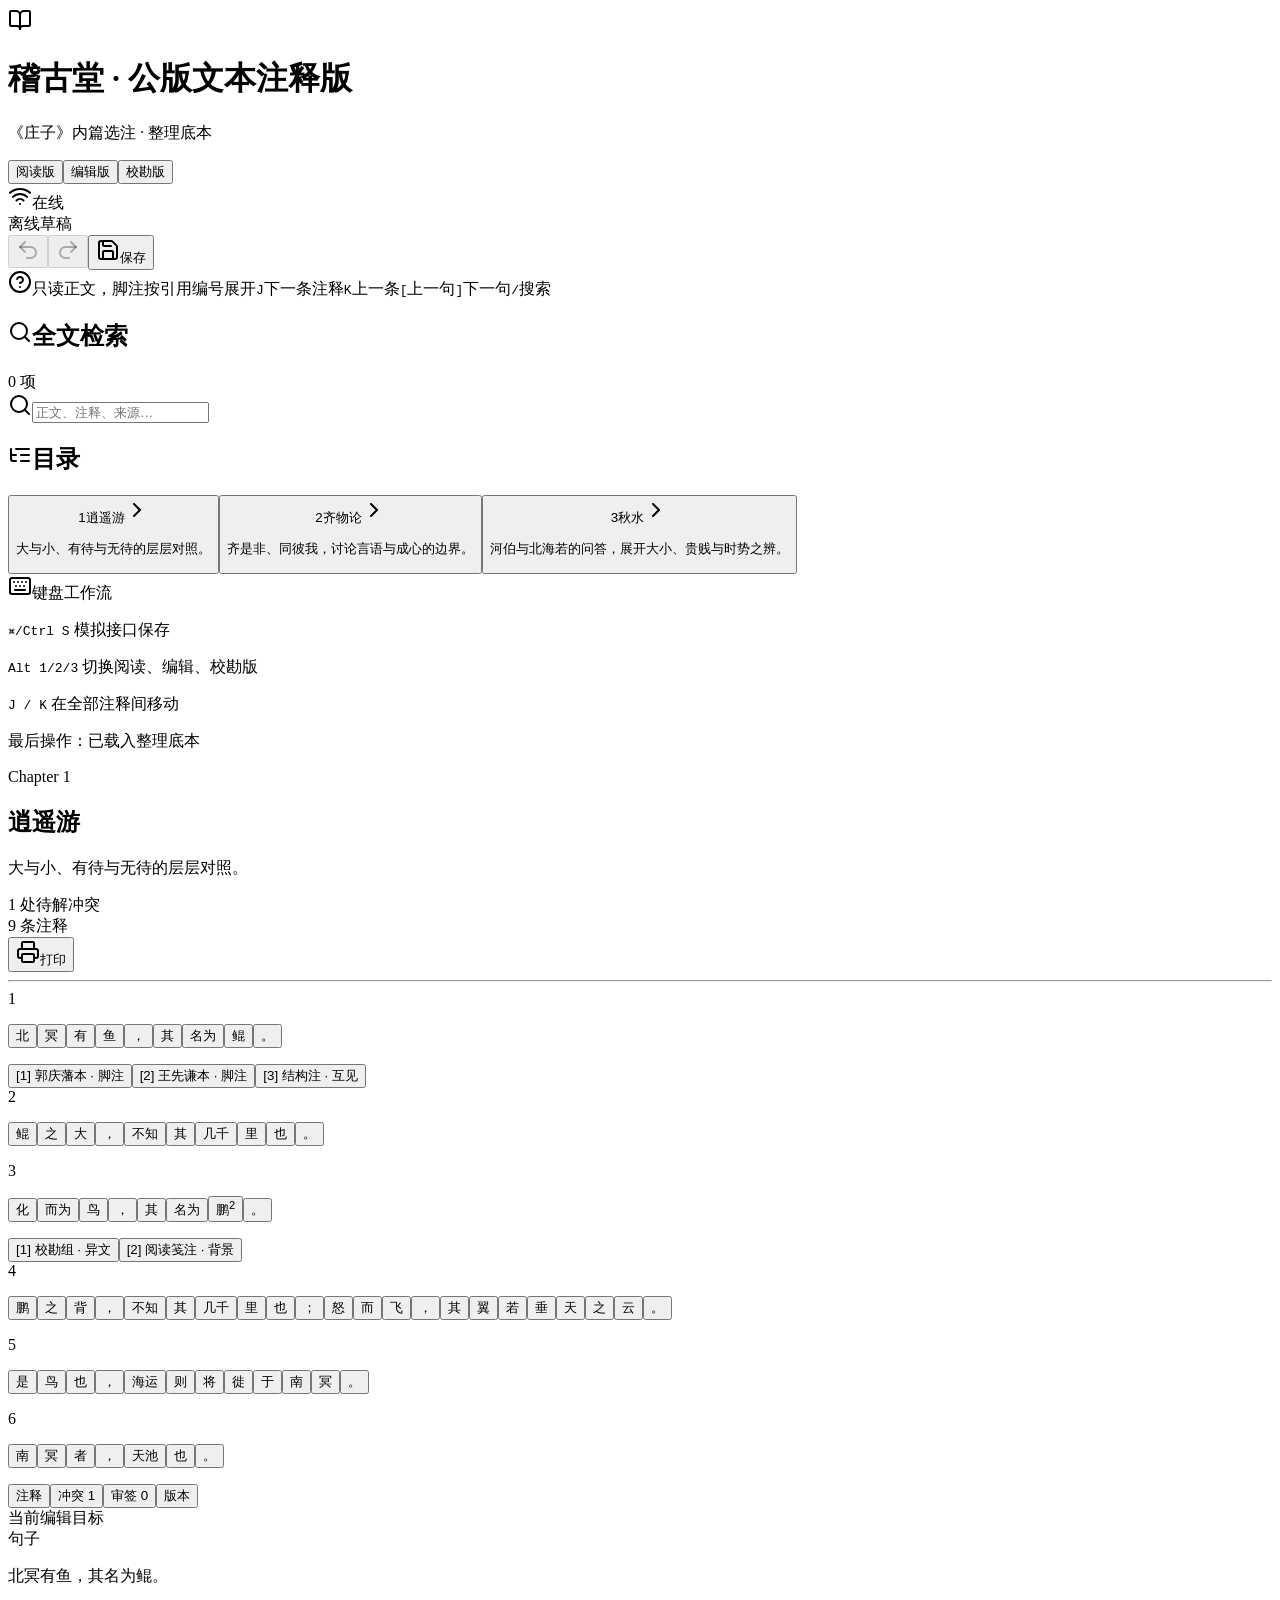
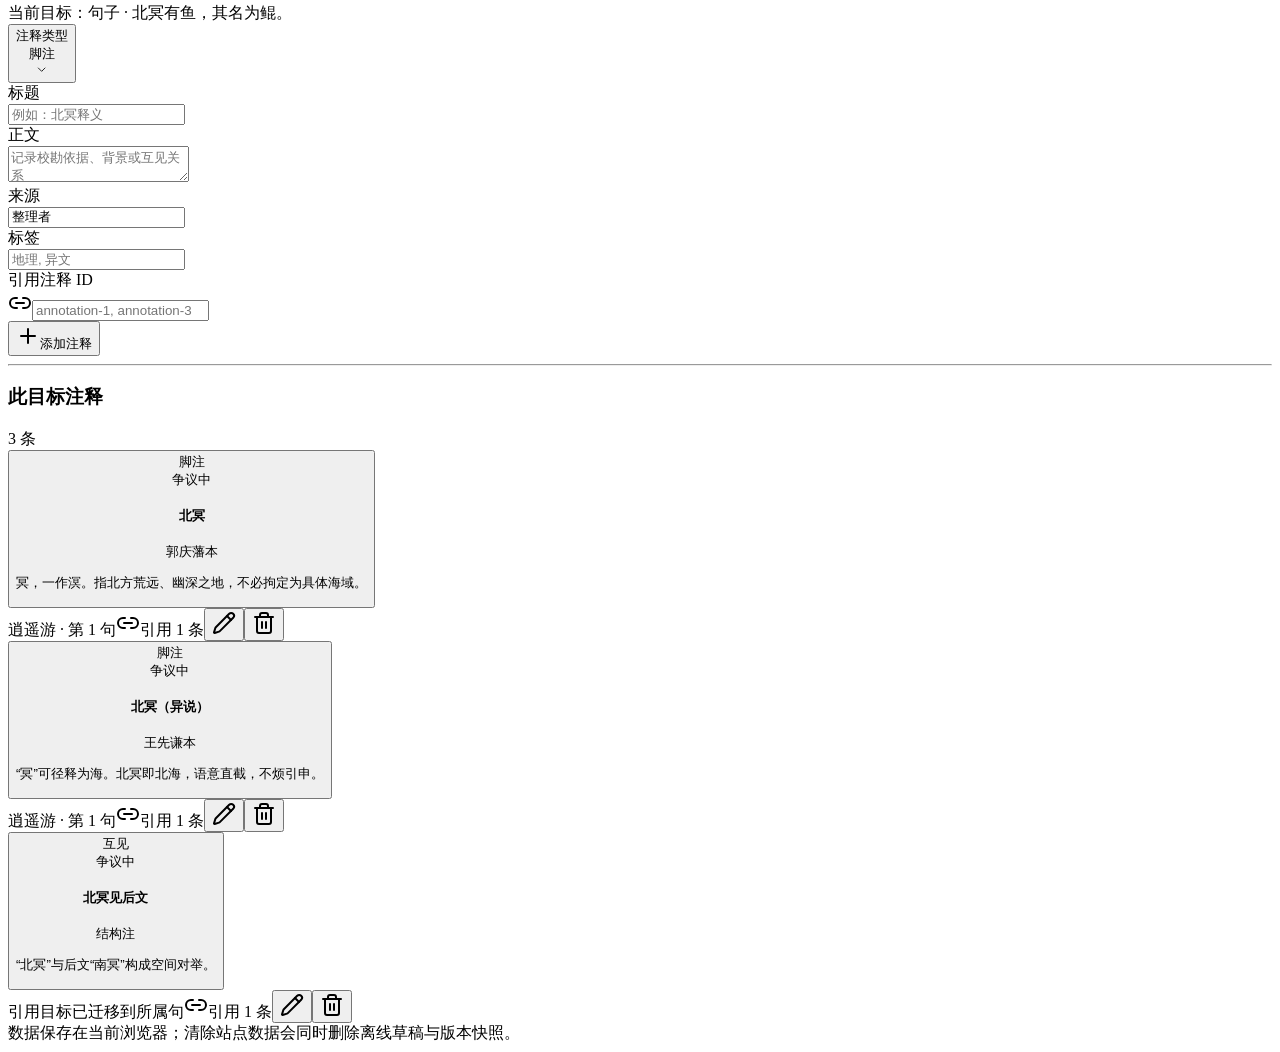
==== commit 3d92cdd7: "fix: model B first-round result" ====
--- a/out/index.html
+++ b/out/index.html
@@ -1 +1 @@
-<!DOCTYPE html><!--o_XmFD_FSpgRanNFKVACj--><html lang="zh-CN"><head><meta charSet="utf-8"/><meta name="viewport" content="width=device-width, initial-scale=1"/><link rel="stylesheet" href="/_next/static/css/062256100e577b8d.css" data-precedence="next"/><link rel="preload" as="script" fetchPriority="low" href="/_next/static/chunks/webpack-a2af2f683d3681b7.js"/><script src="/_next/static/chunks/4bd1b696-c023c6e3521b1417.js" async=""></script><script src="/_next/static/chunks/255-eaa07e9979609396.js" async=""></script><script src="/_next/static/chunks/main-app-ea5c84a7363858cb.js" async=""></script><script src="/_next/static/chunks/11-0c5bb83af4dca2cd.js" async=""></script><script src="/_next/static/chunks/app/layout-73e2d6b2b738b5dc.js" async=""></script><script src="/_next/static/chunks/440-19536a8e6601c55d.js" async=""></script><script src="/_next/static/chunks/app/page-3528bdfb09842cc4.js" async=""></script><title>稽古堂 · 公版文本注释版</title><meta name="description" content="面向公版古籍的注释、异文、校勘与版本比较工作台"/><script src="/_next/static/chunks/polyfills-42372ed130431b0a.js" noModule=""></script></head><body><div hidden=""><!--$--><!--/$--></div><div data-overlay-container="true"><div class="min-h-screen"><header class="sticky top-0 z-30 border-b border-stone-200/80 bg-stone-50/90 backdrop-blur-xl"><div class="mx-auto flex max-w-[1800px] flex-wrap items-center gap-3 px-4 py-3 lg:px-6"><div class="flex min-w-[250px] items-center gap-3"><div class="grid h-10 w-10 place-items-center rounded-xl bg-stone-900 text-amber-300 shadow-sm"><svg xmlns="http://www.w3.org/2000/svg" width="24" height="24" viewBox="0 0 24 24" fill="none" stroke="currentColor" stroke-width="2" stroke-linecap="round" stroke-linejoin="round" class="lucide lucide-book-open h-5 w-5"><path d="M12 7v14"></path><path d="M3 18a1 1 0 0 1-1-1V4a1 1 0 0 1 1-1h5a4 4 0 0 1 4 4 4 4 0 0 1 4-4h5a1 1 0 0 1 1 1v13a1 1 0 0 1-1 1h-6a3 3 0 0 0-3 3 3 3 0 0 0-3-3z"></path></svg></div><div><h1 class="font-serif text-lg font-bold tracking-wide text-stone-900">稽古堂 · 公版文本注释版</h1><p class="text-[11px] text-stone-500">《庄子》内篇选注<!-- --> · <!-- -->整理底本</p></div></div><div data-slot="base" class="inline-flex mx-auto" aria-label="编辑视图"><div data-slot="tabList" class="relative flex p-1 h-fit gap-2 items-center flex-nowrap overflow-x-scroll scrollbar-hide bg-default-100 rounded-medium" data-collection="react-aria-_R_15avb_" id="react-aria-_R_15avbH1_" aria-label="编辑视图" role="tablist" aria-orientation="horizontal"><span data-slot="cursor" class="absolute z-0 will-change-[transform,width,height] transition-[left,top,width,height] duration-250 ease-out inset-0 rounded-small bg-background dark:bg-default shadow-small"></span><button data-key="reading" data-selected="true" data-slot="tab" tabindex="-1" data-collection="react-aria-_R_15avb_" data-react-aria-pressable="true" id="react-aria-_R_15avbH1_-tab-reading" aria-selected="true" role="tab" class="z-0 w-full px-3 py-1 flex group relative justify-center items-center cursor-pointer transition-opacity tap-highlight-transparent data-[disabled=true]:cursor-not-allowed data-[disabled=true]:opacity-30 data-[hover-unselected=true]:opacity-disabled outline-solid outline-transparent data-[focus-visible=true]:z-10 data-[focus-visible=true]:outline-2 data-[focus-visible=true]:outline-focus data-[focus-visible=true]:outline-offset-2 h-7 text-tiny rounded-small" type="button"><div class="relative z-10 whitespace-nowrap transition-colors text-default-500 group-data-[selected=true]:text-default-foreground" data-slot="tabContent">阅读版</div></button><button data-key="editing" data-slot="tab" tabindex="-1" data-collection="react-aria-_R_15avb_" data-react-aria-pressable="true" id="react-aria-_R_15avbH1_-tab-editing" aria-selected="false" role="tab" class="z-0 w-full px-3 py-1 flex group relative justify-center items-center cursor-pointer transition-opacity tap-highlight-transparent data-[disabled=true]:cursor-not-allowed data-[disabled=true]:opacity-30 data-[hover-unselected=true]:opacity-disabled outline-solid outline-transparent data-[focus-visible=true]:z-10 data-[focus-visible=true]:outline-2 data-[focus-visible=true]:outline-focus data-[focus-visible=true]:outline-offset-2 h-7 text-tiny rounded-small" type="button"><div class="relative z-10 whitespace-nowrap transition-colors text-default-500 group-data-[selected=true]:text-default-foreground" data-slot="tabContent">编辑版</div></button><button data-key="critical" data-slot="tab" tabindex="-1" data-collection="react-aria-_R_15avb_" data-react-aria-pressable="true" id="react-aria-_R_15avbH1_-tab-critical" aria-selected="false" role="tab" class="z-0 w-full px-3 py-1 flex group relative justify-center items-center cursor-pointer transition-opacity tap-highlight-transparent data-[disabled=true]:cursor-not-allowed data-[disabled=true]:opacity-30 data-[hover-unselected=true]:opacity-disabled outline-solid outline-transparent data-[focus-visible=true]:z-10 data-[focus-visible=true]:outline-2 data-[focus-visible=true]:outline-focus data-[focus-visible=true]:outline-offset-2 h-7 text-tiny rounded-small" type="button"><div class="relative z-10 whitespace-nowrap transition-colors text-default-500 group-data-[selected=true]:text-default-foreground" data-slot="tabContent">校勘版</div></button></div></div><div class="ml-auto flex items-center gap-2"><div class="relative max-w-fit min-w-min inline-flex items-center justify-between box-border whitespace-nowrap px-1 h-6 text-tiny rounded-full bg-success/20 text-success-700 dark:text-success"><svg xmlns="http://www.w3.org/2000/svg" width="24" height="24" viewBox="0 0 24 24" fill="none" stroke="currentColor" stroke-width="2" stroke-linecap="round" stroke-linejoin="round" class="lucide lucide-wifi max-h-[80%] h-3 w-3"><path d="M12 20h.01"></path><path d="M2 8.82a15 15 0 0 1 20 0"></path><path d="M5 12.859a10 10 0 0 1 14 0"></path><path d="M8.5 16.429a5 5 0 0 1 7 0"></path></svg><span class="flex-1 text-inherit font-normal px-1 pl-0.5">在线</span></div><div class="relative max-w-fit min-w-min inline-flex items-center justify-between box-border whitespace-nowrap px-1 h-6 text-tiny rounded-full bg-default/40 text-default-700"><span class="flex-1 text-inherit font-normal px-1">离线草稿</span></div><button data-disabled="true" type="button" disabled="" data-react-aria-pressable="true" aria-label="撤销" class="z-0 group relative inline-flex items-center justify-center box-border appearance-none select-none whitespace-nowrap font-normal subpixel-antialiased overflow-hidden tap-highlight-transparent transform-gpu data-[pressed=true]:scale-[0.97] cursor-pointer outline-solid outline-transparent data-[focus-visible=true]:z-10 data-[focus-visible=true]:outline-2 data-[focus-visible=true]:outline-focus data-[focus-visible=true]:outline-offset-2 text-tiny gap-2 rounded-small opacity-disabled pointer-events-none px-0 !gap-0 transition-transform-colors-opacity motion-reduce:transition-none bg-default/40 text-default-700 min-w-8 w-8 h-8 data-[hover=true]:opacity-hover"><svg xmlns="http://www.w3.org/2000/svg" width="24" height="24" viewBox="0 0 24 24" fill="none" stroke="currentColor" stroke-width="2" stroke-linecap="round" stroke-linejoin="round" class="lucide lucide-undo2 h-4 w-4"><path d="M9 14 4 9l5-5"></path><path d="M4 9h10.5a5.5 5.5 0 0 1 5.5 5.5a5.5 5.5 0 0 1-5.5 5.5H11"></path></svg></button><button data-disabled="true" type="button" disabled="" data-react-aria-pressable="true" aria-label="重做" class="z-0 group relative inline-flex items-center justify-center box-border appearance-none select-none whitespace-nowrap font-normal subpixel-antialiased overflow-hidden tap-highlight-transparent transform-gpu data-[pressed=true]:scale-[0.97] cursor-pointer outline-solid outline-transparent data-[focus-visible=true]:z-10 data-[focus-visible=true]:outline-2 data-[focus-visible=true]:outline-focus data-[focus-visible=true]:outline-offset-2 text-tiny gap-2 rounded-small opacity-disabled pointer-events-none px-0 !gap-0 transition-transform-colors-opacity motion-reduce:transition-none bg-default/40 text-default-700 min-w-8 w-8 h-8 data-[hover=true]:opacity-hover"><svg xmlns="http://www.w3.org/2000/svg" width="24" height="24" viewBox="0 0 24 24" fill="none" stroke="currentColor" stroke-width="2" stroke-linecap="round" stroke-linejoin="round" class="lucide lucide-redo2 h-4 w-4"><path d="m15 14 5-5-5-5"></path><path d="M20 9H9.5A5.5 5.5 0 0 0 4 14.5A5.5 5.5 0 0 0 9.5 20H13"></path></svg></button><button type="button" tabindex="0" data-react-aria-pressable="true" class="z-0 group relative inline-flex items-center justify-center box-border appearance-none select-none whitespace-nowrap font-normal subpixel-antialiased overflow-hidden tap-highlight-transparent transform-gpu data-[pressed=true]:scale-[0.97] cursor-pointer outline-solid outline-transparent data-[focus-visible=true]:z-10 data-[focus-visible=true]:outline-2 data-[focus-visible=true]:outline-focus data-[focus-visible=true]:outline-offset-2 px-3 min-w-16 h-8 text-tiny gap-2 rounded-small [&amp;&gt;svg]:max-w-[theme(spacing.8)] transition-transform-colors-opacity motion-reduce:transition-none bg-primary text-primary-foreground data-[hover=true]:opacity-hover"><svg xmlns="http://www.w3.org/2000/svg" width="24" height="24" viewBox="0 0 24 24" fill="none" stroke="currentColor" stroke-width="2" stroke-linecap="round" stroke-linejoin="round" class="lucide lucide-save h-4 w-4" aria-hidden="true" focusable="false"><path d="M15.2 3a2 2 0 0 1 1.4.6l3.8 3.8a2 2 0 0 1 .6 1.4V19a2 2 0 0 1-2 2H5a2 2 0 0 1-2-2V5a2 2 0 0 1 2-2z"></path><path d="M17 21v-7a1 1 0 0 0-1-1H8a1 1 0 0 0-1 1v7"></path><path d="M7 3v4a1 1 0 0 0 1 1h7"></path></svg>保存</button></div></div><div class="mx-auto flex max-w-[1800px] items-center gap-2 px-4 pb-2 text-xs text-stone-500 lg:px-6"><svg xmlns="http://www.w3.org/2000/svg" width="24" height="24" viewBox="0 0 24 24" fill="none" stroke="currentColor" stroke-width="2" stroke-linecap="round" stroke-linejoin="round" class="lucide lucide-circle-help h-3.5 w-3.5"><circle cx="12" cy="12" r="10"></circle><path d="M9.09 9a3 3 0 0 1 5.83 1c0 2-3 3-3 3"></path><path d="M12 17h.01"></path></svg><span>只读正文，脚注按引用编号展开</span><span class="ml-auto hidden items-center gap-2 md:flex"><kbd class="px-1.5 py-0.5 inline-flex space-x-0.5 rtl:space-x-reverse items-center font-sans font-normal text-center text-small shadow-small bg-default-100 text-foreground-600 rounded-small"><span>J</span></kbd><span>下一条注释</span><kbd class="px-1.5 py-0.5 inline-flex space-x-0.5 rtl:space-x-reverse items-center font-sans font-normal text-center text-small shadow-small bg-default-100 text-foreground-600 rounded-small"><span>K</span></kbd><span>上一条</span><kbd class="px-1.5 py-0.5 inline-flex space-x-0.5 rtl:space-x-reverse items-center font-sans font-normal text-center text-small shadow-small bg-default-100 text-foreground-600 rounded-small"><span>[</span></kbd><span>上一句</span><kbd class="px-1.5 py-0.5 inline-flex space-x-0.5 rtl:space-x-reverse items-center font-sans font-normal text-center text-small shadow-small bg-default-100 text-foreground-600 rounded-small"><span>]</span></kbd><span>下一句</span><kbd class="px-1.5 py-0.5 inline-flex space-x-0.5 rtl:space-x-reverse items-center font-sans font-normal text-center text-small shadow-small bg-default-100 text-foreground-600 rounded-small"><span>/</span></kbd><span>搜索</span></span></div></header><main class="mx-auto grid max-w-[1800px] grid-cols-1 gap-4 p-4 lg:grid-cols-[270px_minmax(0,1fr)_390px] lg:p-6"><aside class="space-y-4 no-print"><div class="flex flex-col relative overflow-hidden h-auto text-foreground box-border bg-content1 outline-solid outline-transparent data-[focus-visible=true]:z-10 data-[focus-visible=true]:outline-2 data-[focus-visible=true]:outline-focus data-[focus-visible=true]:outline-offset-2 shadow-small rounded-large transition-transform-background motion-reduce:transition-none border border-stone-200" tabindex="-1"><div class="relative flex w-full flex-auto flex-col place-content-inherit align-items-inherit h-auto break-words text-left overflow-y-auto subpixel-antialiased gap-3 p-4"><div class="flex items-center justify-between"><h2 class="flex items-center gap-2 font-semibold text-stone-900"><svg xmlns="http://www.w3.org/2000/svg" width="24" height="24" viewBox="0 0 24 24" fill="none" stroke="currentColor" stroke-width="2" stroke-linecap="round" stroke-linejoin="round" class="lucide lucide-search h-4 w-4"><circle cx="11" cy="11" r="8"></circle><path d="m21 21-4.3-4.3"></path></svg>全文检索</h2><div class="relative max-w-fit min-w-min inline-flex items-center justify-between box-border whitespace-nowrap px-1 h-6 text-tiny rounded-full bg-default/40 text-default-700"><span class="flex-1 text-inherit font-normal px-1">0<!-- --> 项</span></div></div><div class="group flex flex-col data-[hidden=true]:hidden w-full relative justify-end data-[has-label=true]:mt-[calc(var(--heroui-font-size-small)_+_10px)]" data-slot="base" data-filled="true" data-filled-within="true" data-has-value="true"><div data-slot="main-wrapper" class="h-full flex flex-col"><div data-slot="input-wrapper" class="relative w-full inline-flex tap-highlight-transparent flex-row items-center shadow-xs px-3 gap-3 bg-default-100 data-[hover=true]:bg-default-200 group-data-[focus=true]:bg-default-100 h-10 min-h-10 rounded-medium transition-background motion-reduce:transition-none !duration-150 outline-solid outline-transparent group-data-[focus-visible=true]:z-10 group-data-[focus-visible=true]:ring-2 group-data-[focus-visible=true]:ring-focus group-data-[focus-visible=true]:ring-offset-2 group-data-[focus-visible=true]:ring-offset-background" style="cursor:text"><div data-slot="inner-wrapper" class="inline-flex w-full items-center h-full box-border"><svg xmlns="http://www.w3.org/2000/svg" width="24" height="24" viewBox="0 0 24 24" fill="none" stroke="currentColor" stroke-width="2" stroke-linecap="round" stroke-linejoin="round" class="lucide lucide-search h-4 w-4 text-stone-400"><circle cx="11" cy="11" r="8"></circle><path d="m21 21-4.3-4.3"></path></svg><input data-slot="input" data-has-start-content="true" class="w-full font-normal bg-transparent !outline-solid placeholder:text-foreground-500 focus-visible:outline-solid outline-transparent data-[has-start-content=true]:ps-1.5 data-[has-end-content=true]:pe-1.5 data-[type=color]:rounded-none file:cursor-pointer file:bg-transparent file:border-0 autofill:bg-transparent bg-clip-text text-small group-data-[has-value=true]:text-default-foreground" id="global-search-input" aria-label="全文搜索" type="text" placeholder="正文、注释、来源…" tabindex="0" aria-describedby="react-aria-_R_imavbH3_ react-aria-_R_imavbH4_" value=""/></div></div></div></div></div></div><div class="flex flex-col relative overflow-hidden h-auto text-foreground box-border bg-content1 outline-solid outline-transparent data-[focus-visible=true]:z-10 data-[focus-visible=true]:outline-2 data-[focus-visible=true]:outline-focus data-[focus-visible=true]:outline-offset-2 shadow-small rounded-large transition-transform-background motion-reduce:transition-none border border-stone-200" tabindex="-1"><div class="flex p-3 z-10 w-full justify-start items-center shrink-0 overflow-inherit color-inherit subpixel-antialiased rounded-t-large px-4 pb-0 pt-4"><h2 class="flex items-center gap-2 font-semibold text-stone-900"><svg xmlns="http://www.w3.org/2000/svg" width="24" height="24" viewBox="0 0 24 24" fill="none" stroke="currentColor" stroke-width="2" stroke-linecap="round" stroke-linejoin="round" class="lucide lucide-list-tree h-4 w-4"><path d="M21 12h-8"></path><path d="M21 6H8"></path><path d="M21 18h-8"></path><path d="M3 6v4c0 1.1.9 2 2 2h3"></path><path d="M3 10v6c0 1.1.9 2 2 2h3"></path></svg>目录</h2></div><div class="relative flex w-full flex-auto flex-col place-content-inherit align-items-inherit h-auto break-words text-left overflow-y-auto subpixel-antialiased gap-2 p-3"><button type="button" class="rounded-xl border p-3 text-left transition border-amber-400 bg-amber-50"><div class="flex items-center"><span class="mr-2 grid h-6 w-6 place-items-center rounded-full bg-stone-900 text-[11px] text-white">1</span><span class="font-medium text-stone-900">逍遥游</span><svg xmlns="http://www.w3.org/2000/svg" width="24" height="24" viewBox="0 0 24 24" fill="none" stroke="currentColor" stroke-width="2" stroke-linecap="round" stroke-linejoin="round" class="lucide lucide-chevron-right ml-auto h-4 w-4 text-stone-400"><path d="m9 18 6-6-6-6"></path></svg></div><p class="mt-2 line-clamp-2 text-xs leading-5 text-stone-500">大与小、有待与无待的层层对照。</p></button><button type="button" class="rounded-xl border p-3 text-left transition border-transparent hover:border-stone-200 hover:bg-stone-50"><div class="flex items-center"><span class="mr-2 grid h-6 w-6 place-items-center rounded-full bg-stone-900 text-[11px] text-white">2</span><span class="font-medium text-stone-900">齐物论</span><svg xmlns="http://www.w3.org/2000/svg" width="24" height="24" viewBox="0 0 24 24" fill="none" stroke="currentColor" stroke-width="2" stroke-linecap="round" stroke-linejoin="round" class="lucide lucide-chevron-right ml-auto h-4 w-4 text-stone-400"><path d="m9 18 6-6-6-6"></path></svg></div><p class="mt-2 line-clamp-2 text-xs leading-5 text-stone-500">齐是非、同彼我，讨论言语与成心的边界。</p></button><button type="button" class="rounded-xl border p-3 text-left transition border-transparent hover:border-stone-200 hover:bg-stone-50"><div class="flex items-center"><span class="mr-2 grid h-6 w-6 place-items-center rounded-full bg-stone-900 text-[11px] text-white">3</span><span class="font-medium text-stone-900">秋水</span><svg xmlns="http://www.w3.org/2000/svg" width="24" height="24" viewBox="0 0 24 24" fill="none" stroke="currentColor" stroke-width="2" stroke-linecap="round" stroke-linejoin="round" class="lucide lucide-chevron-right ml-auto h-4 w-4 text-stone-400"><path d="m9 18 6-6-6-6"></path></svg></div><p class="mt-2 line-clamp-2 text-xs leading-5 text-stone-500">河伯与北海若的问答，展开大小、贵贱与时势之辨。</p></button></div></div><div class="flex flex-col relative overflow-hidden h-auto text-foreground box-border outline-solid outline-transparent data-[focus-visible=true]:z-10 data-[focus-visible=true]:outline-2 data-[focus-visible=true]:outline-focus data-[focus-visible=true]:outline-offset-2 shadow-none rounded-large transition-transform-background motion-reduce:transition-none border border-dashed border-stone-300 bg-stone-50/70" tabindex="-1"><div class="relative flex w-full flex-auto flex-col place-content-inherit align-items-inherit h-auto break-words text-left overflow-y-auto subpixel-antialiased gap-2 p-4 text-xs text-stone-600"><div class="flex items-center gap-2 font-semibold text-stone-800"><svg xmlns="http://www.w3.org/2000/svg" width="24" height="24" viewBox="0 0 24 24" fill="none" stroke="currentColor" stroke-width="2" stroke-linecap="round" stroke-linejoin="round" class="lucide lucide-keyboard h-4 w-4"><path d="M10 8h.01"></path><path d="M12 12h.01"></path><path d="M14 8h.01"></path><path d="M16 12h.01"></path><path d="M18 8h.01"></path><path d="M6 8h.01"></path><path d="M7 16h10"></path><path d="M8 12h.01"></path><rect width="20" height="16" x="2" y="4" rx="2"></rect></svg>键盘工作流</div><p><kbd class="px-1.5 py-0.5 inline-flex space-x-0.5 rtl:space-x-reverse items-center font-sans font-normal text-center text-small shadow-small bg-default-100 text-foreground-600 rounded-small"><span>⌘/Ctrl S</span></kbd> 模拟接口保存</p><p><kbd class="px-1.5 py-0.5 inline-flex space-x-0.5 rtl:space-x-reverse items-center font-sans font-normal text-center text-small shadow-small bg-default-100 text-foreground-600 rounded-small"><span>Alt 1/2/3</span></kbd> 切换阅读、编辑、校勘版</p><p><kbd class="px-1.5 py-0.5 inline-flex space-x-0.5 rtl:space-x-reverse items-center font-sans font-normal text-center text-small shadow-small bg-default-100 text-foreground-600 rounded-small"><span>J / K</span></kbd> 在全部注释间移动</p><p>最后操作：<!-- -->已载入整理底本</p></div></div></aside><section class="min-w-0"><div class="flex flex-col relative overflow-hidden h-auto text-foreground box-border bg-content1 outline-solid outline-transparent data-[focus-visible=true]:z-10 data-[focus-visible=true]:outline-2 data-[focus-visible=true]:outline-focus data-[focus-visible=true]:outline-offset-2 shadow-small rounded-large transition-transform-background motion-reduce:transition-none paper-texture border border-stone-200" tabindex="-1"><div class="flex p-3 z-10 w-full justify-start shrink-0 overflow-inherit color-inherit subpixel-antialiased rounded-t-large flex-col items-start gap-2 px-6 pb-2 pt-6 sm:flex-row sm:items-end"><div><div class="text-xs uppercase tracking-[0.24em] text-amber-700">Chapter <!-- -->1</div><h2 class="mt-1 font-serif text-3xl font-bold text-stone-900">逍遥游</h2><p class="mt-1 text-sm text-stone-500">大与小、有待与无待的层层对照。</p></div><div class="ml-auto flex flex-wrap justify-end gap-2"><div class="relative max-w-fit min-w-min inline-flex items-center justify-between box-border whitespace-nowrap px-1 h-7 text-small rounded-full bg-warning/20 text-warning-700 dark:text-warning"><span class="flex-1 text-inherit font-normal px-2">2<!-- --> 处冲突 · <!-- -->1<!-- --> 待审</span></div><div class="relative max-w-fit min-w-min inline-flex items-center justify-between box-border whitespace-nowrap px-1 h-7 text-small rounded-full bg-default/40 text-default-700"><span class="flex-1 text-inherit font-normal px-2">10<!-- --> 条注释</span></div><button type="button" tabindex="0" data-react-aria-pressable="true" class="z-0 group relative inline-flex items-center justify-center box-border appearance-none select-none whitespace-nowrap font-normal subpixel-antialiased overflow-hidden tap-highlight-transparent transform-gpu data-[pressed=true]:scale-[0.97] cursor-pointer outline-solid outline-transparent data-[focus-visible=true]:z-10 data-[focus-visible=true]:outline-2 data-[focus-visible=true]:outline-focus data-[focus-visible=true]:outline-offset-2 px-3 min-w-16 h-8 text-tiny gap-2 rounded-small [&amp;&gt;svg]:max-w-[theme(spacing.8)] transition-transform-colors-opacity motion-reduce:transition-none bg-default/40 text-default-700 data-[hover=true]:opacity-hover"><svg xmlns="http://www.w3.org/2000/svg" width="24" height="24" viewBox="0 0 24 24" fill="none" stroke="currentColor" stroke-width="2" stroke-linecap="round" stroke-linejoin="round" class="lucide lucide-printer h-4 w-4" aria-hidden="true" focusable="false"><path d="M6 18H4a2 2 0 0 1-2-2v-5a2 2 0 0 1 2-2h16a2 2 0 0 1 2 2v5a2 2 0 0 1-2 2h-2"></path><path d="M6 9V3a1 1 0 0 1 1-1h10a1 1 0 0 1 1 1v6"></path><rect x="6" y="14" width="12" height="8" rx="1"></rect></svg>打印</button></div></div><hr class="shrink-0 bg-divider border-none w-full h-divider" role="separator"/><div class="relative flex w-full p-3 flex-auto flex-col place-content-inherit align-items-inherit h-auto break-words text-left overflow-y-auto subpixel-antialiased px-5 py-7 sm:px-9"><div class="mx-auto max-w-4xl space-y-5"><article id="sentence-1-1" tabindex="0" aria-label="逍遥游第1句，3条注释" class="group rounded-2xl border p-4 transition focus-ring border-amber-300 bg-white shadow-sm"><div class="flex gap-3"><span class="w-7 shrink-0 pt-1 text-right font-serif text-sm text-stone-400">1</span><div class="min-w-0 flex-1"><p class="font-serif text-xl leading-[2.1] text-stone-850"><button type="button" class="focus-ring rounded hover:bg-amber-50" aria-label="北，0条词语注释">北</button><button type="button" class="focus-ring rounded hover:bg-amber-50" aria-label="冥，0条词语注释">冥</button><button type="button" class="focus-ring rounded hover:bg-amber-50" aria-label="有，0条词语注释">有</button><button type="button" class="focus-ring rounded hover:bg-amber-50" aria-label="鱼，0条词语注释">鱼</button><button type="button" class="focus-ring rounded hover:bg-amber-50" aria-label="，，0条词语注释">，</button><button type="button" class="focus-ring rounded hover:bg-amber-50" aria-label="其，0条词语注释">其</button><button type="button" class="focus-ring rounded hover:bg-amber-50" aria-label="名为，0条词语注释">名为</button><button type="button" class="focus-ring rounded hover:bg-amber-50" aria-label="鲲，0条词语注释">鲲</button><button type="button" class="focus-ring rounded hover:bg-amber-50" aria-label="。，0条词语注释">。</button></p><div class="mt-3 flex flex-wrap items-center gap-2"><button type="button" class="rounded-full border border-stone-200 bg-stone-50 px-2.5 py-1 text-[11px] text-stone-600 hover:border-amber-400 hover:text-amber-800">[<!-- -->1<!-- -->] <!-- -->郭庆藩本<!-- --> · <!-- -->脚注</button><button type="button" class="rounded-full border border-stone-200 bg-stone-50 px-2.5 py-1 text-[11px] text-stone-600 hover:border-amber-400 hover:text-amber-800">[<!-- -->2<!-- -->] <!-- -->王先谦本<!-- --> · <!-- -->脚注</button><button type="button" class="rounded-full border border-stone-200 bg-stone-50 px-2.5 py-1 text-[11px] text-stone-600 hover:border-amber-400 hover:text-amber-800">[<!-- -->3<!-- -->] <!-- -->结构注<!-- --> · <!-- -->互见</button></div></div></div></article><article id="sentence-1-2" tabindex="0" aria-label="逍遥游第2句，0条注释" class="group rounded-2xl border p-4 transition focus-ring border-transparent hover:border-stone-200 hover:bg-white/70"><div class="flex gap-3"><span class="w-7 shrink-0 pt-1 text-right font-serif text-sm text-stone-400">2</span><div class="min-w-0 flex-1"><p class="font-serif text-xl leading-[2.1] text-stone-850"><button type="button" class="focus-ring rounded hover:bg-amber-50" aria-label="鲲，0条词语注释">鲲</button><button type="button" class="focus-ring rounded hover:bg-amber-50" aria-label="之，0条词语注释">之</button><button type="button" class="focus-ring rounded hover:bg-amber-50" aria-label="大，0条词语注释">大</button><button type="button" class="focus-ring rounded hover:bg-amber-50" aria-label="，，0条词语注释">，</button><button type="button" class="focus-ring rounded hover:bg-amber-50" aria-label="不知，0条词语注释">不知</button><button type="button" class="focus-ring rounded hover:bg-amber-50" aria-label="其，0条词语注释">其</button><button type="button" class="focus-ring rounded hover:bg-amber-50" aria-label="几千，0条词语注释">几千</button><button type="button" class="focus-ring rounded hover:bg-amber-50" aria-label="里，0条词语注释">里</button><button type="button" class="focus-ring rounded hover:bg-amber-50" aria-label="也，0条词语注释">也</button><button type="button" class="focus-ring rounded hover:bg-amber-50" aria-label="。，0条词语注释">。</button></p></div></div></article><article id="sentence-1-3" tabindex="0" aria-label="逍遥游第3句，2条注释" class="group rounded-2xl border p-4 transition focus-ring border-transparent hover:border-stone-200 hover:bg-white/70"><div class="flex gap-3"><span class="w-7 shrink-0 pt-1 text-right font-serif text-sm text-stone-400">3</span><div class="min-w-0 flex-1"><p class="font-serif text-xl leading-[2.1] text-stone-850"><button type="button" class="focus-ring rounded hover:bg-amber-50" aria-label="化，0条词语注释">化</button><button type="button" class="focus-ring rounded hover:bg-amber-50" aria-label="而为，0条词语注释">而为</button><button type="button" class="focus-ring rounded hover:bg-amber-50" aria-label="鸟，0条词语注释">鸟</button><button type="button" class="focus-ring rounded hover:bg-amber-50" aria-label="，，0条词语注释">，</button><button type="button" class="focus-ring rounded hover:bg-amber-50" aria-label="其，0条词语注释">其</button><button type="button" class="focus-ring rounded hover:bg-amber-50" aria-label="名为，0条词语注释">名为</button><button type="button" class="focus-ring rounded annotation-anchor" aria-label="鹏，2条词语注释">鹏<sup class="ml-0.5 text-[10px] text-orange-700">2</sup></button><button type="button" class="focus-ring rounded hover:bg-amber-50" aria-label="。，0条词语注释">。</button></p><div class="mt-3 flex flex-wrap items-center gap-2"><button type="button" class="rounded-full border border-stone-200 bg-stone-50 px-2.5 py-1 text-[11px] text-stone-600 hover:border-amber-400 hover:text-amber-800">[<!-- -->1<!-- -->] <!-- -->校勘组<!-- --> · <!-- -->异文</button><button type="button" class="rounded-full border border-stone-200 bg-stone-50 px-2.5 py-1 text-[11px] text-stone-600 hover:border-amber-400 hover:text-amber-800">[<!-- -->2<!-- -->] <!-- -->阅读笺注<!-- --> · <!-- -->背景</button></div></div></div></article><article id="sentence-1-4" tabindex="0" aria-label="逍遥游第4句，0条注释" class="group rounded-2xl border p-4 transition focus-ring border-transparent hover:border-stone-200 hover:bg-white/70"><div class="flex gap-3"><span class="w-7 shrink-0 pt-1 text-right font-serif text-sm text-stone-400">4</span><div class="min-w-0 flex-1"><p class="font-serif text-xl leading-[2.1] text-stone-850"><button type="button" class="focus-ring rounded hover:bg-amber-50" aria-label="鹏，0条词语注释">鹏</button><button type="button" class="focus-ring rounded hover:bg-amber-50" aria-label="之，0条词语注释">之</button><button type="button" class="focus-ring rounded hover:bg-amber-50" aria-label="背，0条词语注释">背</button><button type="button" class="focus-ring rounded hover:bg-amber-50" aria-label="，，0条词语注释">，</button><button type="button" class="focus-ring rounded hover:bg-amber-50" aria-label="不知，0条词语注释">不知</button><button type="button" class="focus-ring rounded hover:bg-amber-50" aria-label="其，0条词语注释">其</button><button type="button" class="focus-ring rounded hover:bg-amber-50" aria-label="几千，0条词语注释">几千</button><button type="button" class="focus-ring rounded hover:bg-amber-50" aria-label="里，0条词语注释">里</button><button type="button" class="focus-ring rounded hover:bg-amber-50" aria-label="也，0条词语注释">也</button><button type="button" class="focus-ring rounded hover:bg-amber-50" aria-label="；，0条词语注释">；</button><button type="button" class="focus-ring rounded hover:bg-amber-50" aria-label="怒，0条词语注释">怒</button><button type="button" class="focus-ring rounded hover:bg-amber-50" aria-label="而，0条词语注释">而</button><button type="button" class="focus-ring rounded hover:bg-amber-50" aria-label="飞，0条词语注释">飞</button><button type="button" class="focus-ring rounded hover:bg-amber-50" aria-label="，，0条词语注释">，</button><button type="button" class="focus-ring rounded hover:bg-amber-50" aria-label="其，0条词语注释">其</button><button type="button" class="focus-ring rounded hover:bg-amber-50" aria-label="翼，0条词语注释">翼</button><button type="button" class="focus-ring rounded hover:bg-amber-50" aria-label="若，0条词语注释">若</button><button type="button" class="focus-ring rounded hover:bg-amber-50" aria-label="垂，0条词语注释">垂</button><button type="button" class="focus-ring rounded hover:bg-amber-50" aria-label="天，0条词语注释">天</button><button type="button" class="focus-ring rounded hover:bg-amber-50" aria-label="之，0条词语注释">之</button><button type="button" class="focus-ring rounded hover:bg-amber-50" aria-label="云，0条词语注释">云</button><button type="button" class="focus-ring rounded hover:bg-amber-50" aria-label="。，0条词语注释">。</button></p></div></div></article><article id="sentence-1-5" tabindex="0" aria-label="逍遥游第5句，0条注释" class="group rounded-2xl border p-4 transition focus-ring border-transparent hover:border-stone-200 hover:bg-white/70"><div class="flex gap-3"><span class="w-7 shrink-0 pt-1 text-right font-serif text-sm text-stone-400">5</span><div class="min-w-0 flex-1"><p class="font-serif text-xl leading-[2.1] text-stone-850"><button type="button" class="focus-ring rounded hover:bg-amber-50" aria-label="是，0条词语注释">是</button><button type="button" class="focus-ring rounded hover:bg-amber-50" aria-label="鸟，0条词语注释">鸟</button><button type="button" class="focus-ring rounded hover:bg-amber-50" aria-label="也，0条词语注释">也</button><button type="button" class="focus-ring rounded hover:bg-amber-50" aria-label="，，0条词语注释">，</button><button type="button" class="focus-ring rounded hover:bg-amber-50" aria-label="海运，0条词语注释">海运</button><button type="button" class="focus-ring rounded hover:bg-amber-50" aria-label="则，0条词语注释">则</button><button type="button" class="focus-ring rounded hover:bg-amber-50" aria-label="将，0条词语注释">将</button><button type="button" class="focus-ring rounded hover:bg-amber-50" aria-label="徙，0条词语注释">徙</button><button type="button" class="focus-ring rounded hover:bg-amber-50" aria-label="于，0条词语注释">于</button><button type="button" class="focus-ring rounded hover:bg-amber-50" aria-label="南，0条词语注释">南</button><button type="button" class="focus-ring rounded hover:bg-amber-50" aria-label="冥，0条词语注释">冥</button><button type="button" class="focus-ring rounded hover:bg-amber-50" aria-label="。，0条词语注释">。</button></p></div></div></article><article id="sentence-1-6" tabindex="0" aria-label="逍遥游第6句，0条注释" class="group rounded-2xl border p-4 transition focus-ring border-transparent hover:border-stone-200 hover:bg-white/70"><div class="flex gap-3"><span class="w-7 shrink-0 pt-1 text-right font-serif text-sm text-stone-400">6</span><div class="min-w-0 flex-1"><p class="font-serif text-xl leading-[2.1] text-stone-850"><button type="button" class="focus-ring rounded hover:bg-amber-50" aria-label="南，0条词语注释">南</button><button type="button" class="focus-ring rounded hover:bg-amber-50" aria-label="冥，0条词语注释">冥</button><button type="button" class="focus-ring rounded hover:bg-amber-50" aria-label="者，0条词语注释">者</button><button type="button" class="focus-ring rounded hover:bg-amber-50" aria-label="，，0条词语注释">，</button><button type="button" class="focus-ring rounded hover:bg-amber-50" aria-label="天池，0条词语注释">天池</button><button type="button" class="focus-ring rounded hover:bg-amber-50" aria-label="也，0条词语注释">也</button><button type="button" class="focus-ring rounded hover:bg-amber-50" aria-label="。，0条词语注释">。</button></p></div></div></article></div></div></div></section><aside class="min-w-0 no-print"><div class="flex flex-col overflow-hidden h-auto text-foreground box-border bg-content1 outline-solid outline-transparent data-[focus-visible=true]:z-10 data-[focus-visible=true]:outline-2 data-[focus-visible=true]:outline-focus data-[focus-visible=true]:outline-offset-2 shadow-small rounded-large transition-transform-background motion-reduce:transition-none sticky top-[106px] max-h-[calc(100vh-124px)] border border-stone-200" tabindex="-1"><div class="relative flex w-full flex-auto flex-col place-content-inherit align-items-inherit h-auto break-words text-left overflow-y-auto subpixel-antialiased p-0"><div data-slot="base" class="inline-flex w-full" aria-label="校对面板"><div data-slot="tabList" class="relative flex p-1 h-fit gap-2 items-center flex-nowrap overflow-x-scroll scrollbar-hide bg-default-100 rounded-medium w-full px-3 pt-2" data-collection="react-aria-_R_uavb_" id="react-aria-_R_uavbH1_" aria-label="校对面板" role="tablist" aria-orientation="horizontal"><span data-slot="cursor" class="absolute z-0 will-change-[transform,width,height] transition-[left,top,width,height] duration-250 ease-out inset-0 rounded-small bg-background dark:bg-default shadow-small"></span><button data-key="annotations" data-selected="true" data-slot="tab" tabindex="-1" data-collection="react-aria-_R_uavb_" data-react-aria-pressable="true" id="react-aria-_R_uavbH1_-tab-annotations" aria-selected="true" aria-controls="react-aria-_R_uavbH1_-tabpanel-annotations" role="tab" class="z-0 w-full px-3 py-1 flex group relative justify-center items-center cursor-pointer transition-opacity tap-highlight-transparent data-[disabled=true]:cursor-not-allowed data-[disabled=true]:opacity-30 data-[hover-unselected=true]:opacity-disabled outline-solid outline-transparent data-[focus-visible=true]:z-10 data-[focus-visible=true]:outline-2 data-[focus-visible=true]:outline-focus data-[focus-visible=true]:outline-offset-2 h-8 text-small rounded-small" type="button"><div class="relative z-10 whitespace-nowrap transition-colors text-default-500 group-data-[selected=true]:text-default-foreground" data-slot="tabContent">注释</div></button><button data-key="conflicts" data-slot="tab" tabindex="-1" data-collection="react-aria-_R_uavb_" data-react-aria-pressable="true" id="react-aria-_R_uavbH1_-tab-conflicts" aria-selected="false" role="tab" class="z-0 w-full px-3 py-1 flex group relative justify-center items-center cursor-pointer transition-opacity tap-highlight-transparent data-[disabled=true]:cursor-not-allowed data-[disabled=true]:opacity-30 data-[hover-unselected=true]:opacity-disabled outline-solid outline-transparent data-[focus-visible=true]:z-10 data-[focus-visible=true]:outline-2 data-[focus-visible=true]:outline-focus data-[focus-visible=true]:outline-offset-2 h-8 text-small rounded-small" type="button"><div class="relative z-10 whitespace-nowrap transition-colors text-default-500 group-data-[selected=true]:text-default-foreground" data-slot="tabContent">审签 2</div></button><button data-key="versions" data-slot="tab" tabindex="-1" data-collection="react-aria-_R_uavb_" data-react-aria-pressable="true" id="react-aria-_R_uavbH1_-tab-versions" aria-selected="false" role="tab" class="z-0 w-full px-3 py-1 flex group relative justify-center items-center cursor-pointer transition-opacity tap-highlight-transparent data-[disabled=true]:cursor-not-allowed data-[disabled=true]:opacity-30 data-[hover-unselected=true]:opacity-disabled outline-solid outline-transparent data-[focus-visible=true]:z-10 data-[focus-visible=true]:outline-2 data-[focus-visible=true]:outline-focus data-[focus-visible=true]:outline-offset-2 h-8 text-small rounded-small" type="button"><div class="relative z-10 whitespace-nowrap transition-colors text-default-500 group-data-[selected=true]:text-default-foreground" data-slot="tabContent">版本</div></button></div></div><div data-focus="false" data-focus-visible="false" id="react-aria-_R_uavbH1_-tabpanel-annotations" aria-labelledby="react-aria-_R_uavbH1_-tab-annotations" tabindex="0" role="tabpanel" class="data-[inert=true]:hidden outline-solid outline-transparent data-[focus-visible=true]:z-10 data-[focus-visible=true]:outline-2 data-[focus-visible=true]:outline-focus data-[focus-visible=true]:outline-offset-2 p-4" data-slot="panel"><div class="overflow-y-auto data-[top-scroll=true]:[mask-image:linear-gradient(0deg,#000_calc(100%_-_var(--scroll-shadow-size)),transparent)] data-[bottom-scroll=true]:[mask-image:linear-gradient(180deg,#000_calc(100%_-_var(--scroll-shadow-size)),transparent)] data-[top-bottom-scroll=true]:[mask-image:linear-gradient(#000,#000,transparent_0,#000_var(--scroll-shadow-size),#000_calc(100%_-_var(--scroll-shadow-size)),transparent)] max-h-[calc(100vh-210px)]" data-orientation="vertical" style="--scroll-shadow-size:40px"><div class="space-y-4 pr-1"><div><div class="text-xs font-semibold uppercase tracking-wider text-stone-500">当前编辑目标</div><div class="mt-2 rounded-xl border border-stone-200 bg-stone-50 p-3"><div class="relative max-w-fit min-w-min inline-flex items-center justify-between box-border whitespace-nowrap px-1 h-6 text-tiny rounded-full bg-warning/20 text-warning-700 dark:text-warning"><span class="flex-1 text-inherit font-normal px-1">句子</span></div><p class="mt-2 line-clamp-2 font-serif text-sm leading-6 text-stone-800">北冥有鱼，其名为鲲。</p></div></div><div class="space-y-3"><div class="rounded-lg bg-stone-100 px-3 py-2 text-xs text-stone-600">当前目标：<span class="font-semibold text-stone-800">句子<!-- --> · <!-- -->北冥有鱼，其名为鲲。</span></div><div data-slot="base" data-filled="true" data-has-value="true" data-has-label="true" class="group inline-flex flex-col relative w-full transition-background motion-reduce:transition-none !duration-150"><div style="border:0;clip:rect(0 0 0 0);clip-path:inset(50%);height:1px;margin:-1px;overflow:hidden;padding:0;position:absolute;width:1px;white-space:nowrap" aria-hidden="true" data-a11y-ignore="aria-hidden-focus" data-testid="hidden-select-container"><label>注释类型<select tabindex="-1"><option></option><option value="footnote" selected="">脚注</option><option value="variant">异文</option><option value="background">背景说明</option><option value="crossref">交叉引用</option></select></label></div><div data-slot="mainWrapper" class="w-full flex flex-col"><button data-slot="trigger" class="relative px-3 w-full inline-flex shadow-xs tap-highlight-transparent group-data-[focus=true]:bg-default-200 rounded-medium flex-col items-start justify-center gap-0 bg-default-100 data-[hover=true]:bg-default-200 outline-solid outline-transparent data-[focus-visible=true]:z-10 data-[focus-visible=true]:outline-2 data-[focus-visible=true]:outline-focus data-[focus-visible=true]:outline-offset-2 h-14 min-h-14 py-2" type="button" tabindex="0" data-react-aria-pressable="true" aria-label="注释类型" id="react-aria-_R_2aquavbH2_" aria-labelledby="react-aria-_R_2aquavbH7_ react-aria-_R_2aquavbH2_ react-aria-_R_2aquavbH3_ " aria-describedby="react-aria-_R_2aquavbH5_ react-aria-_R_2aquavbH6_" aria-haspopup="listbox" aria-expanded="false"><label data-slot="label" class="block absolute z-10 flex-shrink-0 subpixel-antialiased text-foreground-500 pointer-events-none group-data-[has-label-outside=true]:pointer-events-auto cursor-pointer will-change-auto origin-top-left rtl:origin-top-right !duration-200 !ease-out transition-[transform,color,left,opacity,translate,scale] motion-reduce:transition-none group-data-[filled=true]:text-default-600 group-data-[filled=true]:scale-85 text-small group-data-[filled=true]:-translate-y-[calc(50%_+_var(--heroui-font-size-small)/2_-_6px)] pe-2 max-w-full text-ellipsis overflow-hidden" id="react-aria-_R_2aquavbH3_">注释类型</label><div data-slot="innerWrapper" class="inline-flex h-fit w-[calc(100%_-theme(spacing.6))] min-h-4 items-center gap-1.5 box-border group-data-[has-label=true]:pt-4"><span data-slot="value" class="text-foreground-500 font-normal w-full text-start text-small truncate group-data-[has-value=true]:text-default-foreground" id="react-aria-_R_2aquavbH7_">脚注</span></div><svg aria-hidden="true" fill="none" focusable="false" height="1em" role="presentation" stroke="currentColor" stroke-linecap="round" stroke-linejoin="round" stroke-width="1.5" viewBox="0 0 24 24" width="1em" data-slot="selectorIcon" class="absolute end-3 w-4 h-4 transition-transform duration-150 ease motion-reduce:transition-none data-[open=true]:rotate-180"><path d="m6 9 6 6 6-6"></path></svg></button></div></div><div class="group flex flex-col data-[hidden=true]:hidden w-full" data-slot="base" data-filled="true" data-filled-within="true" data-has-elements="true" data-has-label="true" data-has-value="true"><div data-slot="input-wrapper" class="relative w-full inline-flex tap-highlight-transparent shadow-xs px-3 bg-default-100 data-[hover=true]:bg-default-200 group-data-[focus=true]:bg-default-100 min-h-10 rounded-medium flex-col items-start justify-center gap-0 transition-background motion-reduce:transition-none !duration-150 outline-solid outline-transparent group-data-[focus-visible=true]:z-10 group-data-[focus-visible=true]:ring-2 group-data-[focus-visible=true]:ring-focus group-data-[focus-visible=true]:ring-offset-2 group-data-[focus-visible=true]:ring-offset-background h-14 py-2" style="cursor:text"><label data-slot="label" class="absolute z-10 pointer-events-none origin-top-left shrink-0 rtl:origin-top-right subpixel-antialiased block text-foreground-500 cursor-text will-change-auto !duration-200 !ease-out motion-reduce:transition-none transition-[transform,color,left,opacity,translate,scale] group-data-[filled-within=true]:text-default-600 group-data-[filled-within=true]:pointer-events-auto group-data-[filled-within=true]:scale-85 text-small group-data-[filled-within=true]:-translate-y-[calc(50%_+_var(--heroui-font-size-small)/2_-_6px)] pe-2 max-w-full text-ellipsis overflow-hidden" id="react-aria-_R_3aquavbH1_" for="react-aria-_R_3aquavb_">标题</label><div data-slot="inner-wrapper" class="inline-flex w-full items-center h-full box-border group-data-[has-label=true]:items-end pb-0.5"><input data-slot="input" class="w-full font-normal bg-transparent !outline-solid placeholder:text-foreground-500 focus-visible:outline-solid outline-transparent data-[has-start-content=true]:ps-1.5 data-[has-end-content=true]:pe-1.5 data-[type=color]:rounded-none file:cursor-pointer file:bg-transparent file:border-0 autofill:bg-transparent bg-clip-text text-small group-data-[has-value=true]:text-default-foreground" type="text" placeholder="例如：北冥释义" tabindex="0" id="react-aria-_R_3aquavb_" aria-labelledby="react-aria-_R_3aquavbH1_" aria-describedby="react-aria-_R_3aquavbH3_ react-aria-_R_3aquavbH4_" value=""/></div></div></div><div class="group flex flex-col data-[hidden=true]:hidden w-full" data-slot="base" data-filled="true" data-filled-within="true" data-has-elements="true" data-has-label="true" data-has-value="true"><div data-slot="input-wrapper" class="relative w-full inline-flex tap-highlight-transparent shadow-xs px-3 bg-default-100 data-[hover=true]:bg-default-200 group-data-[focus=true]:bg-default-100 min-h-10 rounded-medium flex-col items-start justify-center gap-0 !h-auto transition-background motion-reduce:transition-none !duration-150 outline-solid outline-transparent group-data-[focus-visible=true]:z-10 group-data-[focus-visible=true]:ring-2 group-data-[focus-visible=true]:ring-focus group-data-[focus-visible=true]:ring-offset-2 group-data-[focus-visible=true]:ring-offset-background h-14 py-2" style="cursor:text" data-has-multiple-rows="true"><label data-slot="label" class="z-10 pointer-events-none origin-top-left shrink-0 rtl:origin-top-right subpixel-antialiased block text-foreground-500 cursor-text relative will-change-auto !duration-200 !ease-out motion-reduce:transition-none transition-[transform,color,left,opacity,translate,scale] group-data-[filled-within=true]:text-default-600 group-data-[filled-within=true]:pointer-events-auto group-data-[filled-within=true]:scale-85 text-small pb-0.5 pe-2 max-w-full text-ellipsis overflow-hidden" id="react-aria-_R_4aquavbH1_" for="react-aria-_R_4aquavb_">正文</label><div data-slot="inner-wrapper" class="inline-flex w-full h-full box-border items-start group-data-[has-label=true]:items-start pb-0.5"><textarea data-slot="input" class="w-full font-normal bg-transparent !outline-solid placeholder:text-foreground-500 focus-visible:outline-solid outline-transparent data-[has-start-content=true]:ps-1.5 data-[has-end-content=true]:pe-1.5 data-[type=color]:rounded-none file:cursor-pointer file:bg-transparent file:border-0 autofill:bg-transparent bg-clip-text text-small resize-none data-[hide-scroll=true]:scrollbar-hide group-data-[has-value=true]:text-default-foreground pt-0 transition-height !duration-100 motion-reduce:transition-none pe-0" placeholder="记录校勘依据、背景或互见关系" tabindex="0" id="react-aria-_R_4aquavb_" aria-labelledby="react-aria-_R_4aquavbH1_" aria-describedby="react-aria-_R_4aquavbH3_ react-aria-_R_4aquavbH4_" data-hide-scroll="true"></textarea></div></div></div><div class="grid grid-cols-2 gap-3"><div class="group flex flex-col data-[hidden=true]:hidden w-full is-filled" data-slot="base" data-filled="true" data-filled-within="true" data-has-elements="true" data-has-label="true" data-has-value="true"><div data-slot="input-wrapper" class="relative w-full inline-flex tap-highlight-transparent shadow-xs px-3 bg-default-100 data-[hover=true]:bg-default-200 group-data-[focus=true]:bg-default-100 min-h-10 rounded-medium flex-col items-start justify-center gap-0 transition-background motion-reduce:transition-none !duration-150 outline-solid outline-transparent group-data-[focus-visible=true]:z-10 group-data-[focus-visible=true]:ring-2 group-data-[focus-visible=true]:ring-focus group-data-[focus-visible=true]:ring-offset-2 group-data-[focus-visible=true]:ring-offset-background h-14 py-2 is-filled" style="cursor:text"><label data-slot="label" class="absolute z-10 pointer-events-none origin-top-left shrink-0 rtl:origin-top-right subpixel-antialiased block text-foreground-500 cursor-text will-change-auto !duration-200 !ease-out motion-reduce:transition-none transition-[transform,color,left,opacity,translate,scale] group-data-[filled-within=true]:text-default-600 group-data-[filled-within=true]:pointer-events-auto group-data-[filled-within=true]:scale-85 text-small group-data-[filled-within=true]:-translate-y-[calc(50%_+_var(--heroui-font-size-small)/2_-_6px)] pe-2 max-w-full text-ellipsis overflow-hidden" id="react-aria-_R_laquavbH1_" for="react-aria-_R_laquavb_">来源</label><div data-slot="inner-wrapper" class="inline-flex w-full items-center h-full box-border group-data-[has-label=true]:items-end pb-0.5"><input data-slot="input" data-filled="true" data-filled-within="true" class="w-full font-normal bg-transparent !outline-solid placeholder:text-foreground-500 focus-visible:outline-solid outline-transparent data-[has-start-content=true]:ps-1.5 data-[has-end-content=true]:pe-1.5 data-[type=color]:rounded-none file:cursor-pointer file:bg-transparent file:border-0 autofill:bg-transparent bg-clip-text text-small group-data-[has-value=true]:text-default-foreground is-filled" type="text" tabindex="0" id="react-aria-_R_laquavb_" aria-labelledby="react-aria-_R_laquavbH1_" aria-describedby="react-aria-_R_laquavbH3_ react-aria-_R_laquavbH4_" value="整理者"/></div></div></div><div class="group flex flex-col data-[hidden=true]:hidden w-full" data-slot="base" data-filled="true" data-filled-within="true" data-has-elements="true" data-has-label="true" data-has-value="true"><div data-slot="input-wrapper" class="relative w-full inline-flex tap-highlight-transparent shadow-xs px-3 bg-default-100 data-[hover=true]:bg-default-200 group-data-[focus=true]:bg-default-100 min-h-10 rounded-medium flex-col items-start justify-center gap-0 transition-background motion-reduce:transition-none !duration-150 outline-solid outline-transparent group-data-[focus-visible=true]:z-10 group-data-[focus-visible=true]:ring-2 group-data-[focus-visible=true]:ring-focus group-data-[focus-visible=true]:ring-offset-2 group-data-[focus-visible=true]:ring-offset-background h-14 py-2" style="cursor:text"><label data-slot="label" class="absolute z-10 pointer-events-none origin-top-left shrink-0 rtl:origin-top-right subpixel-antialiased block text-foreground-500 cursor-text will-change-auto !duration-200 !ease-out motion-reduce:transition-none transition-[transform,color,left,opacity,translate,scale] group-data-[filled-within=true]:text-default-600 group-data-[filled-within=true]:pointer-events-auto group-data-[filled-within=true]:scale-85 text-small group-data-[filled-within=true]:-translate-y-[calc(50%_+_var(--heroui-font-size-small)/2_-_6px)] pe-2 max-w-full text-ellipsis overflow-hidden" id="react-aria-_R_15aquavbH1_" for="react-aria-_R_15aquavb_">标签</label><div data-slot="inner-wrapper" class="inline-flex w-full items-center h-full box-border group-data-[has-label=true]:items-end pb-0.5"><input data-slot="input" class="w-full font-normal bg-transparent !outline-solid placeholder:text-foreground-500 focus-visible:outline-solid outline-transparent data-[has-start-content=true]:ps-1.5 data-[has-end-content=true]:pe-1.5 data-[type=color]:rounded-none file:cursor-pointer file:bg-transparent file:border-0 autofill:bg-transparent bg-clip-text text-small group-data-[has-value=true]:text-default-foreground" type="text" placeholder="地理, 异文" tabindex="0" id="react-aria-_R_15aquavb_" aria-labelledby="react-aria-_R_15aquavbH1_" aria-describedby="react-aria-_R_15aquavbH3_ react-aria-_R_15aquavbH4_" value=""/></div></div></div></div><div class="group flex flex-col data-[hidden=true]:hidden w-full" data-slot="base" data-filled="true" data-filled-within="true" data-has-elements="true" data-has-label="true" data-has-value="true"><div data-slot="input-wrapper" class="relative w-full inline-flex tap-highlight-transparent shadow-xs px-3 bg-default-100 data-[hover=true]:bg-default-200 group-data-[focus=true]:bg-default-100 min-h-10 rounded-medium flex-col items-start justify-center gap-0 transition-background motion-reduce:transition-none !duration-150 outline-solid outline-transparent group-data-[focus-visible=true]:z-10 group-data-[focus-visible=true]:ring-2 group-data-[focus-visible=true]:ring-focus group-data-[focus-visible=true]:ring-offset-2 group-data-[focus-visible=true]:ring-offset-background h-14 py-2" style="cursor:text"><label data-slot="label" class="absolute z-10 pointer-events-none origin-top-left shrink-0 rtl:origin-top-right subpixel-antialiased block text-foreground-500 cursor-text will-change-auto !duration-200 !ease-out motion-reduce:transition-none transition-[transform,color,left,opacity,translate,scale] group-data-[filled-within=true]:text-default-600 group-data-[filled-within=true]:pointer-events-auto group-data-[filled-within=true]:scale-85 text-small group-data-[filled-within=true]:-translate-y-[calc(50%_+_var(--heroui-font-size-small)/2_-_6px)] pe-2 max-w-full text-ellipsis overflow-hidden" id="react-aria-_R_6aquavbH1_" for="react-aria-_R_6aquavb_">引用注释 ID</label><div data-slot="inner-wrapper" class="inline-flex w-full items-center h-full box-border group-data-[has-label=true]:items-end pb-0.5"><svg xmlns="http://www.w3.org/2000/svg" width="24" height="24" viewBox="0 0 24 24" fill="none" stroke="currentColor" stroke-width="2" stroke-linecap="round" stroke-linejoin="round" class="lucide lucide-link2 h-4 w-4 text-stone-400"><path d="M9 17H7A5 5 0 0 1 7 7h2"></path><path d="M15 7h2a5 5 0 1 1 0 10h-2"></path><line x1="8" x2="16" y1="12" y2="12"></line></svg><input data-slot="input" data-has-start-content="true" class="w-full font-normal bg-transparent !outline-solid placeholder:text-foreground-500 focus-visible:outline-solid outline-transparent data-[has-start-content=true]:ps-1.5 data-[has-end-content=true]:pe-1.5 data-[type=color]:rounded-none file:cursor-pointer file:bg-transparent file:border-0 autofill:bg-transparent bg-clip-text text-small group-data-[has-value=true]:text-default-foreground" type="text" placeholder="annotation-1, annotation-3" tabindex="0" id="react-aria-_R_6aquavb_" aria-labelledby="react-aria-_R_6aquavbH1_" aria-describedby="react-aria-_R_6aquavbH3_ react-aria-_R_6aquavbH4_" value=""/></div></div></div><button type="button" tabindex="0" data-react-aria-pressable="true" class="z-0 group relative inline-flex items-center justify-center box-border appearance-none select-none whitespace-nowrap font-normal subpixel-antialiased overflow-hidden tap-highlight-transparent transform-gpu data-[pressed=true]:scale-[0.97] cursor-pointer outline-solid outline-transparent data-[focus-visible=true]:z-10 data-[focus-visible=true]:outline-2 data-[focus-visible=true]:outline-focus data-[focus-visible=true]:outline-offset-2 px-4 min-w-20 h-10 text-small gap-2 rounded-medium [&amp;&gt;svg]:max-w-[theme(spacing.8)] transition-transform-colors-opacity motion-reduce:transition-none bg-primary text-primary-foreground data-[hover=true]:opacity-hover w-full"><svg xmlns="http://www.w3.org/2000/svg" width="24" height="24" viewBox="0 0 24 24" fill="none" stroke="currentColor" stroke-width="2" stroke-linecap="round" stroke-linejoin="round" class="lucide lucide-plus h-4 w-4" aria-hidden="true" focusable="false"><path d="M5 12h14"></path><path d="M12 5v14"></path></svg>添加注释</button></div><hr class="shrink-0 bg-divider border-none w-full h-divider" role="separator"/><div class="flex items-center justify-between"><h3 class="font-semibold text-stone-900">此目标注释</h3><div class="relative max-w-fit min-w-min inline-flex items-center justify-between box-border whitespace-nowrap px-1 h-6 text-tiny rounded-full bg-default/40 text-default-700"><span class="flex-1 text-inherit font-normal px-1">3<!-- --> 条</span></div></div><div class="flex flex-col relative overflow-hidden h-auto text-foreground box-border outline-solid outline-transparent data-[focus-visible=true]:z-10 data-[focus-visible=true]:outline-2 data-[focus-visible=true]:outline-focus data-[focus-visible=true]:outline-offset-2 shadow-none rounded-large transition-transform-background motion-reduce:transition-none border border-stone-200 bg-white" tabindex="-1"><div class="relative flex w-full flex-auto flex-col place-content-inherit align-items-inherit h-auto break-words text-left overflow-y-auto subpixel-antialiased gap-3 p-3"><button type="button" class="w-full text-left focus-ring"><div class="flex items-start justify-between gap-2"><div><div class="flex items-center gap-2"><div class="relative max-w-fit min-w-min inline-flex items-center justify-between box-border whitespace-nowrap px-1 h-6 text-tiny rounded-full bg-primary/20 text-primary-600"><span class="flex-1 text-inherit font-normal px-1">脚注</span></div><div class="relative max-w-fit min-w-min inline-flex items-center justify-between box-border whitespace-nowrap border-medium px-1 h-6 text-tiny rounded-full bg-transparent border-danger text-danger"><span class="flex-1 text-inherit font-normal px-1">争议中</span></div><div class="relative max-w-fit min-w-min inline-flex items-center justify-between box-border whitespace-nowrap border-medium px-1 h-6 text-tiny rounded-full bg-transparent border-warning text-warning"><span class="flex-1 text-inherit font-normal px-1">待审中</span></div></div><h4 class="mt-2 font-semibold text-stone-900">北冥</h4></div><span class="whitespace-nowrap text-xs text-stone-500">郭庆藩本</span></div><p class="mt-2 text-sm leading-6 text-stone-700">冥，一作溟。指北方荒远、幽深之地，不必拘定为具体海域。</p></button><div class="flex flex-wrap items-center gap-2 text-xs text-stone-500"><span>逍遥游 · 第 1 句</span><span class="flex items-center gap-1"><svg xmlns="http://www.w3.org/2000/svg" width="24" height="24" viewBox="0 0 24 24" fill="none" stroke="currentColor" stroke-width="2" stroke-linecap="round" stroke-linejoin="round" class="lucide lucide-link2 h-3 w-3"><path d="M9 17H7A5 5 0 0 1 7 7h2"></path><path d="M15 7h2a5 5 0 1 1 0 10h-2"></path><line x1="8" x2="16" y1="12" y2="12"></line></svg>引用 <!-- -->1<!-- --> 条</span><span class="ml-auto flex gap-1"><button type="button" tabindex="0" data-react-aria-pressable="true" aria-label="编辑注释" class="z-0 group relative inline-flex items-center justify-center box-border appearance-none select-none whitespace-nowrap font-normal subpixel-antialiased overflow-hidden tap-highlight-transparent transform-gpu data-[pressed=true]:scale-[0.97] cursor-pointer outline-solid outline-transparent data-[focus-visible=true]:z-10 data-[focus-visible=true]:outline-2 data-[focus-visible=true]:outline-focus data-[focus-visible=true]:outline-offset-2 text-tiny gap-2 rounded-small px-0 !gap-0 transition-transform-colors-opacity motion-reduce:transition-none bg-transparent text-default-foreground data-[hover=true]:bg-default/40 min-w-8 w-8 h-8"><svg xmlns="http://www.w3.org/2000/svg" width="24" height="24" viewBox="0 0 24 24" fill="none" stroke="currentColor" stroke-width="2" stroke-linecap="round" stroke-linejoin="round" class="lucide lucide-pencil h-3.5 w-3.5"><path d="M21.174 6.812a1 1 0 0 0-3.986-3.987L3.842 16.174a2 2 0 0 0-.5.83l-1.321 4.352a.5.5 0 0 0 .623.622l4.353-1.32a2 2 0 0 0 .83-.497z"></path><path d="m15 5 4 4"></path></svg></button><button type="button" tabindex="0" data-react-aria-pressable="true" aria-label="删除注释" class="z-0 group relative inline-flex items-center justify-center box-border appearance-none select-none whitespace-nowrap font-normal subpixel-antialiased overflow-hidden tap-highlight-transparent transform-gpu data-[pressed=true]:scale-[0.97] cursor-pointer outline-solid outline-transparent data-[focus-visible=true]:z-10 data-[focus-visible=true]:outline-2 data-[focus-visible=true]:outline-focus data-[focus-visible=true]:outline-offset-2 text-tiny gap-2 rounded-small px-0 !gap-0 transition-transform-colors-opacity motion-reduce:transition-none bg-transparent text-danger data-[hover=true]:bg-danger/20 min-w-8 w-8 h-8"><svg xmlns="http://www.w3.org/2000/svg" width="24" height="24" viewBox="0 0 24 24" fill="none" stroke="currentColor" stroke-width="2" stroke-linecap="round" stroke-linejoin="round" class="lucide lucide-trash2 h-3.5 w-3.5"><path d="M3 6h18"></path><path d="M19 6v14c0 1-1 2-2 2H7c-1 0-2-1-2-2V6"></path><path d="M8 6V4c0-1 1-2 2-2h4c1 0 2 1 2 2v2"></path><line x1="10" x2="10" y1="11" y2="17"></line><line x1="14" x2="14" y1="11" y2="17"></line></svg></button></span></div></div></div><div class="flex flex-col relative overflow-hidden h-auto text-foreground box-border outline-solid outline-transparent data-[focus-visible=true]:z-10 data-[focus-visible=true]:outline-2 data-[focus-visible=true]:outline-focus data-[focus-visible=true]:outline-offset-2 shadow-none rounded-large transition-transform-background motion-reduce:transition-none border border-stone-200 bg-white" tabindex="-1"><div class="relative flex w-full flex-auto flex-col place-content-inherit align-items-inherit h-auto break-words text-left overflow-y-auto subpixel-antialiased gap-3 p-3"><button type="button" class="w-full text-left focus-ring"><div class="flex items-start justify-between gap-2"><div><div class="flex items-center gap-2"><div class="relative max-w-fit min-w-min inline-flex items-center justify-between box-border whitespace-nowrap px-1 h-6 text-tiny rounded-full bg-primary/20 text-primary-600"><span class="flex-1 text-inherit font-normal px-1">脚注</span></div><div class="relative max-w-fit min-w-min inline-flex items-center justify-between box-border whitespace-nowrap border-medium px-1 h-6 text-tiny rounded-full bg-transparent border-danger text-danger"><span class="flex-1 text-inherit font-normal px-1">争议中</span></div><div class="relative max-w-fit min-w-min inline-flex items-center justify-between box-border whitespace-nowrap border-medium px-1 h-6 text-tiny rounded-full bg-transparent border-warning text-warning"><span class="flex-1 text-inherit font-normal px-1">待审中</span></div></div><h4 class="mt-2 font-semibold text-stone-900">北冥（异说）</h4></div><span class="whitespace-nowrap text-xs text-stone-500">王先谦本</span></div><p class="mt-2 text-sm leading-6 text-stone-700">“冥”可径释为海。北冥即北海，语意直截，不烦引申。</p></button><div class="flex flex-wrap items-center gap-2 text-xs text-stone-500"><span>逍遥游 · 第 1 句</span><span class="flex items-center gap-1"><svg xmlns="http://www.w3.org/2000/svg" width="24" height="24" viewBox="0 0 24 24" fill="none" stroke="currentColor" stroke-width="2" stroke-linecap="round" stroke-linejoin="round" class="lucide lucide-link2 h-3 w-3"><path d="M9 17H7A5 5 0 0 1 7 7h2"></path><path d="M15 7h2a5 5 0 1 1 0 10h-2"></path><line x1="8" x2="16" y1="12" y2="12"></line></svg>引用 <!-- -->1<!-- --> 条</span><span class="ml-auto flex gap-1"><button type="button" tabindex="0" data-react-aria-pressable="true" aria-label="编辑注释" class="z-0 group relative inline-flex items-center justify-center box-border appearance-none select-none whitespace-nowrap font-normal subpixel-antialiased overflow-hidden tap-highlight-transparent transform-gpu data-[pressed=true]:scale-[0.97] cursor-pointer outline-solid outline-transparent data-[focus-visible=true]:z-10 data-[focus-visible=true]:outline-2 data-[focus-visible=true]:outline-focus data-[focus-visible=true]:outline-offset-2 text-tiny gap-2 rounded-small px-0 !gap-0 transition-transform-colors-opacity motion-reduce:transition-none bg-transparent text-default-foreground data-[hover=true]:bg-default/40 min-w-8 w-8 h-8"><svg xmlns="http://www.w3.org/2000/svg" width="24" height="24" viewBox="0 0 24 24" fill="none" stroke="currentColor" stroke-width="2" stroke-linecap="round" stroke-linejoin="round" class="lucide lucide-pencil h-3.5 w-3.5"><path d="M21.174 6.812a1 1 0 0 0-3.986-3.987L3.842 16.174a2 2 0 0 0-.5.83l-1.321 4.352a.5.5 0 0 0 .623.622l4.353-1.32a2 2 0 0 0 .83-.497z"></path><path d="m15 5 4 4"></path></svg></button><button type="button" tabindex="0" data-react-aria-pressable="true" aria-label="删除注释" class="z-0 group relative inline-flex items-center justify-center box-border appearance-none select-none whitespace-nowrap font-normal subpixel-antialiased overflow-hidden tap-highlight-transparent transform-gpu data-[pressed=true]:scale-[0.97] cursor-pointer outline-solid outline-transparent data-[focus-visible=true]:z-10 data-[focus-visible=true]:outline-2 data-[focus-visible=true]:outline-focus data-[focus-visible=true]:outline-offset-2 text-tiny gap-2 rounded-small px-0 !gap-0 transition-transform-colors-opacity motion-reduce:transition-none bg-transparent text-danger data-[hover=true]:bg-danger/20 min-w-8 w-8 h-8"><svg xmlns="http://www.w3.org/2000/svg" width="24" height="24" viewBox="0 0 24 24" fill="none" stroke="currentColor" stroke-width="2" stroke-linecap="round" stroke-linejoin="round" class="lucide lucide-trash2 h-3.5 w-3.5"><path d="M3 6h18"></path><path d="M19 6v14c0 1-1 2-2 2H7c-1 0-2-1-2-2V6"></path><path d="M8 6V4c0-1 1-2 2-2h4c1 0 2 1 2 2v2"></path><line x1="10" x2="10" y1="11" y2="17"></line><line x1="14" x2="14" y1="11" y2="17"></line></svg></button></span></div></div></div><div class="flex flex-col relative overflow-hidden h-auto text-foreground box-border outline-solid outline-transparent data-[focus-visible=true]:z-10 data-[focus-visible=true]:outline-2 data-[focus-visible=true]:outline-focus data-[focus-visible=true]:outline-offset-2 shadow-none rounded-large transition-transform-background motion-reduce:transition-none border border-stone-200 bg-white" tabindex="-1"><div class="relative flex w-full flex-auto flex-col place-content-inherit align-items-inherit h-auto break-words text-left overflow-y-auto subpixel-antialiased gap-3 p-3"><button type="button" class="w-full text-left focus-ring"><div class="flex items-start justify-between gap-2"><div><div class="flex items-center gap-2"><div class="relative max-w-fit min-w-min inline-flex items-center justify-between box-border whitespace-nowrap px-1 h-6 text-tiny rounded-full bg-success/20 text-success-700 dark:text-success"><span class="flex-1 text-inherit font-normal px-1">互见</span></div><div class="relative max-w-fit min-w-min inline-flex items-center justify-between box-border whitespace-nowrap border-medium px-1 h-6 text-tiny rounded-full bg-transparent border-danger text-danger"><span class="flex-1 text-inherit font-normal px-1">争议中</span></div></div><h4 class="mt-2 font-semibold text-stone-900">北冥见后文</h4></div><span class="whitespace-nowrap text-xs text-stone-500">结构注</span></div><p class="mt-2 text-sm leading-6 text-stone-700">“北冥”与后文“南冥”构成空间对举。</p></button><div class="flex flex-wrap items-center gap-2 text-xs text-stone-500"><span>引用目标已迁移到所属句</span><span class="flex items-center gap-1"><svg xmlns="http://www.w3.org/2000/svg" width="24" height="24" viewBox="0 0 24 24" fill="none" stroke="currentColor" stroke-width="2" stroke-linecap="round" stroke-linejoin="round" class="lucide lucide-link2 h-3 w-3"><path d="M9 17H7A5 5 0 0 1 7 7h2"></path><path d="M15 7h2a5 5 0 1 1 0 10h-2"></path><line x1="8" x2="16" y1="12" y2="12"></line></svg>引用 <!-- -->1<!-- --> 条</span><span class="ml-auto flex gap-1"><button type="button" tabindex="0" data-react-aria-pressable="true" aria-label="编辑注释" class="z-0 group relative inline-flex items-center justify-center box-border appearance-none select-none whitespace-nowrap font-normal subpixel-antialiased overflow-hidden tap-highlight-transparent transform-gpu data-[pressed=true]:scale-[0.97] cursor-pointer outline-solid outline-transparent data-[focus-visible=true]:z-10 data-[focus-visible=true]:outline-2 data-[focus-visible=true]:outline-focus data-[focus-visible=true]:outline-offset-2 text-tiny gap-2 rounded-small px-0 !gap-0 transition-transform-colors-opacity motion-reduce:transition-none bg-transparent text-default-foreground data-[hover=true]:bg-default/40 min-w-8 w-8 h-8"><svg xmlns="http://www.w3.org/2000/svg" width="24" height="24" viewBox="0 0 24 24" fill="none" stroke="currentColor" stroke-width="2" stroke-linecap="round" stroke-linejoin="round" class="lucide lucide-pencil h-3.5 w-3.5"><path d="M21.174 6.812a1 1 0 0 0-3.986-3.987L3.842 16.174a2 2 0 0 0-.5.83l-1.321 4.352a.5.5 0 0 0 .623.622l4.353-1.32a2 2 0 0 0 .83-.497z"></path><path d="m15 5 4 4"></path></svg></button><button type="button" tabindex="0" data-react-aria-pressable="true" aria-label="删除注释" class="z-0 group relative inline-flex items-center justify-center box-border appearance-none select-none whitespace-nowrap font-normal subpixel-antialiased overflow-hidden tap-highlight-transparent transform-gpu data-[pressed=true]:scale-[0.97] cursor-pointer outline-solid outline-transparent data-[focus-visible=true]:z-10 data-[focus-visible=true]:outline-2 data-[focus-visible=true]:outline-focus data-[focus-visible=true]:outline-offset-2 text-tiny gap-2 rounded-small px-0 !gap-0 transition-transform-colors-opacity motion-reduce:transition-none bg-transparent text-danger data-[hover=true]:bg-danger/20 min-w-8 w-8 h-8"><svg xmlns="http://www.w3.org/2000/svg" width="24" height="24" viewBox="0 0 24 24" fill="none" stroke="currentColor" stroke-width="2" stroke-linecap="round" stroke-linejoin="round" class="lucide lucide-trash2 h-3.5 w-3.5"><path d="M3 6h18"></path><path d="M19 6v14c0 1-1 2-2 2H7c-1 0-2-1-2-2V6"></path><path d="M8 6V4c0-1 1-2 2-2h4c1 0 2 1 2 2v2"></path><line x1="10" x2="10" y1="11" y2="17"></line><line x1="14" x2="14" y1="11" y2="17"></line></svg></button></span></div></div></div></div></div></div></div></div></aside></main><footer class="mx-auto max-w-[1800px] px-6 pb-8 text-center text-xs text-stone-400">数据保存在当前浏览器；清除站点数据会同时删除离线草稿与版本快照。</footer></div><!--$--><!--/$--></div><script src="/_next/static/chunks/webpack-a2af2f683d3681b7.js" id="_R_" async=""></script><script>(self.__next_f=self.__next_f||[]).push([0])</script><script>self.__next_f.push([1,"1:\"$Sreact.fragment\"\n2:I[4251,[\"11\",\"static/chunks/11-0c5bb83af4dca2cd.js\",\"177\",\"static/chunks/app/layout-73e2d6b2b738b5dc.js\"],\"Providers\"]\n3:I[9766,[],\"\"]\n4:I[8924,[],\"\"]\n5:I[3770,[\"11\",\"static/chunks/11-0c5bb83af4dca2cd.js\",\"440\",\"static/chunks/440-19536a8e6601c55d.js\",\"974\",\"static/chunks/app/page-3528bdfb09842cc4.js\"],\"TextAnnotationWorkbench\"]\n6:I[4431,[],\"OutletBoundary\"]\n8:I[5278,[],\"AsyncMetadataOutlet\"]\na:I[4431,[],\"ViewportBoundary\"]\nc:I[4431,[],\"MetadataBoundary\"]\nd:\"$Sreact.suspense\"\nf:I[7150,[],\"\"]\n:HL[\"/_next/static/css/062256100e577b8d.css\",\"style\"]\n"])</script><script>self.__next_f.push([1,"0:{\"P\":null,\"b\":\"o_XmFD-FSpgRanNFKVACj\",\"p\":\"\",\"c\":[\"\",\"\"],\"i\":false,\"f\":[[[\"\",{\"children\":[\"__PAGE__\",{}]},\"$undefined\",\"$undefined\",true],[\"\",[\"$\",\"$1\",\"c\",{\"children\":[[[\"$\",\"link\",\"0\",{\"rel\":\"stylesheet\",\"href\":\"/_next/static/css/062256100e577b8d.css\",\"precedence\":\"next\",\"crossOrigin\":\"$undefined\",\"nonce\":\"$undefined\"}]],[\"$\",\"html\",null,{\"lang\":\"zh-CN\",\"children\":[\"$\",\"body\",null,{\"children\":[\"$\",\"$L2\",null,{\"children\":[\"$\",\"$L3\",null,{\"parallelRouterKey\":\"children\",\"error\":\"$undefined\",\"errorStyles\":\"$undefined\",\"errorScripts\":\"$undefined\",\"template\":[\"$\",\"$L4\",null,{}],\"templateStyles\":\"$undefined\",\"templateScripts\":\"$undefined\",\"notFound\":[[[\"$\",\"title\",null,{\"children\":\"404: This page could not be found.\"}],[\"$\",\"div\",null,{\"style\":{\"fontFamily\":\"system-ui,\\\"Segoe UI\\\",Roboto,Helvetica,Arial,sans-serif,\\\"Apple Color Emoji\\\",\\\"Segoe UI Emoji\\\"\",\"height\":\"100vh\",\"textAlign\":\"center\",\"display\":\"flex\",\"flexDirection\":\"column\",\"alignItems\":\"center\",\"justifyContent\":\"center\"},\"children\":[\"$\",\"div\",null,{\"children\":[[\"$\",\"style\",null,{\"dangerouslySetInnerHTML\":{\"__html\":\"body{color:#000;background:#fff;margin:0}.next-error-h1{border-right:1px solid rgba(0,0,0,.3)}@media (prefers-color-scheme:dark){body{color:#fff;background:#000}.next-error-h1{border-right:1px solid rgba(255,255,255,.3)}}\"}}],[\"$\",\"h1\",null,{\"className\":\"next-error-h1\",\"style\":{\"display\":\"inline-block\",\"margin\":\"0 20px 0 0\",\"padding\":\"0 23px 0 0\",\"fontSize\":24,\"fontWeight\":500,\"verticalAlign\":\"top\",\"lineHeight\":\"49px\"},\"children\":404}],[\"$\",\"div\",null,{\"style\":{\"display\":\"inline-block\"},\"children\":[\"$\",\"h2\",null,{\"style\":{\"fontSize\":14,\"fontWeight\":400,\"lineHeight\":\"49px\",\"margin\":0},\"children\":\"This page could not be found.\"}]}]]}]}]],[]],\"forbidden\":\"$undefined\",\"unauthorized\":\"$undefined\"}]}]}]}]]}],{\"children\":[\"__PAGE__\",[\"$\",\"$1\",\"c\",{\"children\":[[\"$\",\"$L5\",null,{}],null,[\"$\",\"$L6\",null,{\"children\":[\"$L7\",[\"$\",\"$L8\",null,{\"promise\":\"$@9\"}]]}]]}],{},null,false]},null,false],[\"$\",\"$1\",\"h\",{\"children\":[null,[[\"$\",\"$La\",null,{\"children\":\"$Lb\"}],null],[\"$\",\"$Lc\",null,{\"children\":[\"$\",\"div\",null,{\"hidden\":true,\"children\":[\"$\",\"$d\",null,{\"fallback\":null,\"children\":\"$Le\"}]}]}]]}],false]],\"m\":\"$undefined\",\"G\":[\"$f\",[]],\"s\":false,\"S\":true}\n"])</script><script>self.__next_f.push([1,"b:[[\"$\",\"meta\",\"0\",{\"charSet\":\"utf-8\"}],[\"$\",\"meta\",\"1\",{\"name\":\"viewport\",\"content\":\"width=device-width, initial-scale=1\"}]]\n7:null\n"])</script><script>self.__next_f.push([1,"9:{\"metadata\":[[\"$\",\"title\",\"0\",{\"children\":\"稽古堂 · 公版文本注释版\"}],[\"$\",\"meta\",\"1\",{\"name\":\"description\",\"content\":\"面向公版古籍的注释、异文、校勘与版本比较工作台\"}]],\"error\":null,\"digest\":\"$undefined\"}\n"])</script><script>self.__next_f.push([1,"e:\"$9:metadata\"\n"])</script></body></html>+<!DOCTYPE html><!--SOrzWnylnJKkpHTDGSlo5--><html lang="zh-CN"><head><meta charSet="utf-8"/><meta name="viewport" content="width=device-width, initial-scale=1"/><link rel="stylesheet" href="/_next/static/css/52d3a6f3031017eb.css" data-precedence="next"/><link rel="preload" as="script" fetchPriority="low" href="/_next/static/chunks/webpack-c9b9822d1d113bb7.js"/><script src="/_next/static/chunks/4bd1b696-c023c6e3521b1417.js" async=""></script><script src="/_next/static/chunks/255-eaa07e9979609396.js" async=""></script><script src="/_next/static/chunks/main-app-00fb03c24437bd47.js" async=""></script><script src="/_next/static/chunks/11-0c5bb83af4dca2cd.js" async=""></script><script src="/_next/static/chunks/app/layout-64b28ee707e58879.js" async=""></script><script src="/_next/static/chunks/480-9b0c69158aebcfc0.js" async=""></script><script src="/_next/static/chunks/app/page-274486f23941f198.js" async=""></script><title>稽古堂 · 公版文本注释版</title><meta name="description" content="面向公版古籍的注释、异文、校勘与版本比较工作台"/><script src="/_next/static/chunks/polyfills-42372ed130431b0a.js" noModule=""></script></head><body><div hidden=""><!--$--><!--/$--></div><div data-overlay-container="true"><div class="min-h-screen"><header class="sticky top-0 z-30 border-b border-stone-200/80 bg-stone-50/90 backdrop-blur-xl"><div class="mx-auto flex max-w-[1800px] flex-wrap items-center gap-3 px-4 py-3 lg:px-6"><div class="flex min-w-[250px] items-center gap-3"><div class="grid h-10 w-10 place-items-center rounded-xl bg-stone-900 text-amber-300 shadow-sm"><svg xmlns="http://www.w3.org/2000/svg" width="24" height="24" viewBox="0 0 24 24" fill="none" stroke="currentColor" stroke-width="2" stroke-linecap="round" stroke-linejoin="round" class="lucide lucide-book-open h-5 w-5"><path d="M12 7v14"></path><path d="M3 18a1 1 0 0 1-1-1V4a1 1 0 0 1 1-1h5a4 4 0 0 1 4 4 4 4 0 0 1 4-4h5a1 1 0 0 1 1 1v13a1 1 0 0 1-1 1h-6a3 3 0 0 0-3 3 3 3 0 0 0-3-3z"></path></svg></div><div><h1 class="font-serif text-lg font-bold tracking-wide text-stone-900">稽古堂 · 公版文本注释版</h1><p class="text-[11px] text-stone-500">《庄子》内篇选注<!-- --> · <!-- -->整理底本</p></div></div><div data-slot="base" class="inline-flex mx-auto" aria-label="编辑视图"><div data-slot="tabList" class="relative flex p-1 h-fit gap-2 items-center flex-nowrap overflow-x-scroll scrollbar-hide bg-default-100 rounded-medium" data-collection="react-aria-_R_15avb_" id="react-aria-_R_15avbH1_" aria-label="编辑视图" role="tablist" aria-orientation="horizontal"><span data-slot="cursor" class="absolute z-0 will-change-[transform,width,height] transition-[left,top,width,height] duration-250 ease-out inset-0 rounded-small bg-background dark:bg-default shadow-small"></span><button data-key="reading" data-selected="true" data-slot="tab" tabindex="-1" data-collection="react-aria-_R_15avb_" data-react-aria-pressable="true" id="react-aria-_R_15avbH1_-tab-reading" aria-selected="true" role="tab" class="z-0 w-full px-3 py-1 flex group relative justify-center items-center cursor-pointer transition-opacity tap-highlight-transparent data-[disabled=true]:cursor-not-allowed data-[disabled=true]:opacity-30 data-[hover-unselected=true]:opacity-disabled outline-solid outline-transparent data-[focus-visible=true]:z-10 data-[focus-visible=true]:outline-2 data-[focus-visible=true]:outline-focus data-[focus-visible=true]:outline-offset-2 h-7 text-tiny rounded-small" type="button"><div class="relative z-10 whitespace-nowrap transition-colors text-default-500 group-data-[selected=true]:text-default-foreground" data-slot="tabContent">阅读版</div></button><button data-key="editing" data-slot="tab" tabindex="-1" data-collection="react-aria-_R_15avb_" data-react-aria-pressable="true" id="react-aria-_R_15avbH1_-tab-editing" aria-selected="false" role="tab" class="z-0 w-full px-3 py-1 flex group relative justify-center items-center cursor-pointer transition-opacity tap-highlight-transparent data-[disabled=true]:cursor-not-allowed data-[disabled=true]:opacity-30 data-[hover-unselected=true]:opacity-disabled outline-solid outline-transparent data-[focus-visible=true]:z-10 data-[focus-visible=true]:outline-2 data-[focus-visible=true]:outline-focus data-[focus-visible=true]:outline-offset-2 h-7 text-tiny rounded-small" type="button"><div class="relative z-10 whitespace-nowrap transition-colors text-default-500 group-data-[selected=true]:text-default-foreground" data-slot="tabContent">编辑版</div></button><button data-key="critical" data-slot="tab" tabindex="-1" data-collection="react-aria-_R_15avb_" data-react-aria-pressable="true" id="react-aria-_R_15avbH1_-tab-critical" aria-selected="false" role="tab" class="z-0 w-full px-3 py-1 flex group relative justify-center items-center cursor-pointer transition-opacity tap-highlight-transparent data-[disabled=true]:cursor-not-allowed data-[disabled=true]:opacity-30 data-[hover-unselected=true]:opacity-disabled outline-solid outline-transparent data-[focus-visible=true]:z-10 data-[focus-visible=true]:outline-2 data-[focus-visible=true]:outline-focus data-[focus-visible=true]:outline-offset-2 h-7 text-tiny rounded-small" type="button"><div class="relative z-10 whitespace-nowrap transition-colors text-default-500 group-data-[selected=true]:text-default-foreground" data-slot="tabContent">校勘版</div></button></div></div><div class="ml-auto flex items-center gap-2"><div class="relative max-w-fit min-w-min inline-flex items-center justify-between box-border whitespace-nowrap px-1 h-6 text-tiny rounded-full bg-success/20 text-success-700 dark:text-success"><svg xmlns="http://www.w3.org/2000/svg" width="24" height="24" viewBox="0 0 24 24" fill="none" stroke="currentColor" stroke-width="2" stroke-linecap="round" stroke-linejoin="round" class="lucide lucide-wifi max-h-[80%] h-3 w-3"><path d="M12 20h.01"></path><path d="M2 8.82a15 15 0 0 1 20 0"></path><path d="M5 12.859a10 10 0 0 1 14 0"></path><path d="M8.5 16.429a5 5 0 0 1 7 0"></path></svg><span class="flex-1 text-inherit font-normal px-1 pl-0.5">在线</span></div><div class="relative max-w-fit min-w-min inline-flex items-center justify-between box-border whitespace-nowrap px-1 h-6 text-tiny rounded-full bg-default/40 text-default-700"><span class="flex-1 text-inherit font-normal px-1">离线草稿</span></div><button data-disabled="true" type="button" disabled="" data-react-aria-pressable="true" aria-label="撤销" class="z-0 group relative inline-flex items-center justify-center box-border appearance-none select-none whitespace-nowrap font-normal subpixel-antialiased overflow-hidden tap-highlight-transparent transform-gpu data-[pressed=true]:scale-[0.97] cursor-pointer outline-solid outline-transparent data-[focus-visible=true]:z-10 data-[focus-visible=true]:outline-2 data-[focus-visible=true]:outline-focus data-[focus-visible=true]:outline-offset-2 text-tiny gap-2 rounded-small opacity-disabled pointer-events-none px-0 !gap-0 transition-transform-colors-opacity motion-reduce:transition-none bg-default/40 text-default-700 min-w-8 w-8 h-8 data-[hover=true]:opacity-hover"><svg xmlns="http://www.w3.org/2000/svg" width="24" height="24" viewBox="0 0 24 24" fill="none" stroke="currentColor" stroke-width="2" stroke-linecap="round" stroke-linejoin="round" class="lucide lucide-undo2 h-4 w-4"><path d="M9 14 4 9l5-5"></path><path d="M4 9h10.5a5.5 5.5 0 0 1 5.5 5.5a5.5 5.5 0 0 1-5.5 5.5H11"></path></svg></button><button data-disabled="true" type="button" disabled="" data-react-aria-pressable="true" aria-label="重做" class="z-0 group relative inline-flex items-center justify-center box-border appearance-none select-none whitespace-nowrap font-normal subpixel-antialiased overflow-hidden tap-highlight-transparent transform-gpu data-[pressed=true]:scale-[0.97] cursor-pointer outline-solid outline-transparent data-[focus-visible=true]:z-10 data-[focus-visible=true]:outline-2 data-[focus-visible=true]:outline-focus data-[focus-visible=true]:outline-offset-2 text-tiny gap-2 rounded-small opacity-disabled pointer-events-none px-0 !gap-0 transition-transform-colors-opacity motion-reduce:transition-none bg-default/40 text-default-700 min-w-8 w-8 h-8 data-[hover=true]:opacity-hover"><svg xmlns="http://www.w3.org/2000/svg" width="24" height="24" viewBox="0 0 24 24" fill="none" stroke="currentColor" stroke-width="2" stroke-linecap="round" stroke-linejoin="round" class="lucide lucide-redo2 h-4 w-4"><path d="m15 14 5-5-5-5"></path><path d="M20 9H9.5A5.5 5.5 0 0 0 4 14.5A5.5 5.5 0 0 0 9.5 20H13"></path></svg></button><button type="button" tabindex="0" data-react-aria-pressable="true" class="z-0 group relative inline-flex items-center justify-center box-border appearance-none select-none whitespace-nowrap font-normal subpixel-antialiased overflow-hidden tap-highlight-transparent transform-gpu data-[pressed=true]:scale-[0.97] cursor-pointer outline-solid outline-transparent data-[focus-visible=true]:z-10 data-[focus-visible=true]:outline-2 data-[focus-visible=true]:outline-focus data-[focus-visible=true]:outline-offset-2 px-3 min-w-16 h-8 text-tiny gap-2 rounded-small [&amp;&gt;svg]:max-w-[theme(spacing.8)] transition-transform-colors-opacity motion-reduce:transition-none bg-primary text-primary-foreground data-[hover=true]:opacity-hover"><svg xmlns="http://www.w3.org/2000/svg" width="24" height="24" viewBox="0 0 24 24" fill="none" stroke="currentColor" stroke-width="2" stroke-linecap="round" stroke-linejoin="round" class="lucide lucide-save h-4 w-4" aria-hidden="true" focusable="false"><path d="M15.2 3a2 2 0 0 1 1.4.6l3.8 3.8a2 2 0 0 1 .6 1.4V19a2 2 0 0 1-2 2H5a2 2 0 0 1-2-2V5a2 2 0 0 1 2-2z"></path><path d="M17 21v-7a1 1 0 0 0-1-1H8a1 1 0 0 0-1 1v7"></path><path d="M7 3v4a1 1 0 0 0 1 1h7"></path></svg>保存</button></div></div><div class="mx-auto flex max-w-[1800px] items-center gap-2 px-4 pb-2 text-xs text-stone-500 lg:px-6"><svg xmlns="http://www.w3.org/2000/svg" width="24" height="24" viewBox="0 0 24 24" fill="none" stroke="currentColor" stroke-width="2" stroke-linecap="round" stroke-linejoin="round" class="lucide lucide-circle-help h-3.5 w-3.5"><circle cx="12" cy="12" r="10"></circle><path d="M9.09 9a3 3 0 0 1 5.83 1c0 2-3 3-3 3"></path><path d="M12 17h.01"></path></svg><span>只读正文，脚注按引用编号展开</span><span class="ml-auto hidden items-center gap-2 md:flex"><kbd class="px-1.5 py-0.5 inline-flex space-x-0.5 rtl:space-x-reverse items-center font-sans font-normal text-center text-small shadow-small bg-default-100 text-foreground-600 rounded-small"><span>J</span></kbd><span>下一条注释</span><kbd class="px-1.5 py-0.5 inline-flex space-x-0.5 rtl:space-x-reverse items-center font-sans font-normal text-center text-small shadow-small bg-default-100 text-foreground-600 rounded-small"><span>K</span></kbd><span>上一条</span><kbd class="px-1.5 py-0.5 inline-flex space-x-0.5 rtl:space-x-reverse items-center font-sans font-normal text-center text-small shadow-small bg-default-100 text-foreground-600 rounded-small"><span>[</span></kbd><span>上一句</span><kbd class="px-1.5 py-0.5 inline-flex space-x-0.5 rtl:space-x-reverse items-center font-sans font-normal text-center text-small shadow-small bg-default-100 text-foreground-600 rounded-small"><span>]</span></kbd><span>下一句</span><kbd class="px-1.5 py-0.5 inline-flex space-x-0.5 rtl:space-x-reverse items-center font-sans font-normal text-center text-small shadow-small bg-default-100 text-foreground-600 rounded-small"><span>/</span></kbd><span>搜索</span></span></div></header><main class="mx-auto grid max-w-[1800px] grid-cols-1 gap-4 p-4 lg:grid-cols-[270px_minmax(0,1fr)_390px] lg:p-6"><aside class="space-y-4 no-print"><div class="flex flex-col relative overflow-hidden h-auto text-foreground box-border bg-content1 outline-solid outline-transparent data-[focus-visible=true]:z-10 data-[focus-visible=true]:outline-2 data-[focus-visible=true]:outline-focus data-[focus-visible=true]:outline-offset-2 shadow-small rounded-large transition-transform-background motion-reduce:transition-none border border-stone-200" tabindex="-1"><div class="relative flex w-full flex-auto flex-col place-content-inherit align-items-inherit h-auto break-words text-left overflow-y-auto subpixel-antialiased gap-3 p-4"><div class="flex items-center justify-between"><h2 class="flex items-center gap-2 font-semibold text-stone-900"><svg xmlns="http://www.w3.org/2000/svg" width="24" height="24" viewBox="0 0 24 24" fill="none" stroke="currentColor" stroke-width="2" stroke-linecap="round" stroke-linejoin="round" class="lucide lucide-search h-4 w-4"><circle cx="11" cy="11" r="8"></circle><path d="m21 21-4.3-4.3"></path></svg>全文检索</h2><div class="relative max-w-fit min-w-min inline-flex items-center justify-between box-border whitespace-nowrap px-1 h-6 text-tiny rounded-full bg-default/40 text-default-700"><span class="flex-1 text-inherit font-normal px-1">0<!-- --> 项</span></div></div><div class="group flex flex-col data-[hidden=true]:hidden w-full relative justify-end data-[has-label=true]:mt-[calc(var(--heroui-font-size-small)_+_10px)]" data-slot="base" data-filled="true" data-filled-within="true" data-has-value="true"><div data-slot="main-wrapper" class="h-full flex flex-col"><div data-slot="input-wrapper" class="relative w-full inline-flex tap-highlight-transparent flex-row items-center shadow-xs px-3 gap-3 bg-default-100 data-[hover=true]:bg-default-200 group-data-[focus=true]:bg-default-100 h-10 min-h-10 rounded-medium transition-background motion-reduce:transition-none !duration-150 outline-solid outline-transparent group-data-[focus-visible=true]:z-10 group-data-[focus-visible=true]:ring-2 group-data-[focus-visible=true]:ring-focus group-data-[focus-visible=true]:ring-offset-2 group-data-[focus-visible=true]:ring-offset-background" style="cursor:text"><div data-slot="inner-wrapper" class="inline-flex w-full items-center h-full box-border"><svg xmlns="http://www.w3.org/2000/svg" width="24" height="24" viewBox="0 0 24 24" fill="none" stroke="currentColor" stroke-width="2" stroke-linecap="round" stroke-linejoin="round" class="lucide lucide-search h-4 w-4 text-stone-400"><circle cx="11" cy="11" r="8"></circle><path d="m21 21-4.3-4.3"></path></svg><input data-slot="input" data-has-start-content="true" class="w-full font-normal bg-transparent !outline-solid placeholder:text-foreground-500 focus-visible:outline-solid outline-transparent data-[has-start-content=true]:ps-1.5 data-[has-end-content=true]:pe-1.5 data-[type=color]:rounded-none file:cursor-pointer file:bg-transparent file:border-0 autofill:bg-transparent bg-clip-text text-small group-data-[has-value=true]:text-default-foreground" id="global-search-input" aria-label="全文搜索" type="text" placeholder="正文、注释、来源…" tabindex="0" aria-describedby="react-aria-_R_imavbH3_ react-aria-_R_imavbH4_" value=""/></div></div></div></div></div></div><div class="flex flex-col relative overflow-hidden h-auto text-foreground box-border bg-content1 outline-solid outline-transparent data-[focus-visible=true]:z-10 data-[focus-visible=true]:outline-2 data-[focus-visible=true]:outline-focus data-[focus-visible=true]:outline-offset-2 shadow-small rounded-large transition-transform-background motion-reduce:transition-none border border-stone-200" tabindex="-1"><div class="flex p-3 z-10 w-full justify-start items-center shrink-0 overflow-inherit color-inherit subpixel-antialiased rounded-t-large px-4 pb-0 pt-4"><h2 class="flex items-center gap-2 font-semibold text-stone-900"><svg xmlns="http://www.w3.org/2000/svg" width="24" height="24" viewBox="0 0 24 24" fill="none" stroke="currentColor" stroke-width="2" stroke-linecap="round" stroke-linejoin="round" class="lucide lucide-list-tree h-4 w-4"><path d="M21 12h-8"></path><path d="M21 6H8"></path><path d="M21 18h-8"></path><path d="M3 6v4c0 1.1.9 2 2 2h3"></path><path d="M3 10v6c0 1.1.9 2 2 2h3"></path></svg>目录</h2></div><div class="relative flex w-full flex-auto flex-col place-content-inherit align-items-inherit h-auto break-words text-left overflow-y-auto subpixel-antialiased gap-2 p-3"><button type="button" class="rounded-xl border p-3 text-left transition border-amber-400 bg-amber-50"><div class="flex items-center"><span class="mr-2 grid h-6 w-6 place-items-center rounded-full bg-stone-900 text-[11px] text-white">1</span><span class="font-medium text-stone-900">逍遥游</span><svg xmlns="http://www.w3.org/2000/svg" width="24" height="24" viewBox="0 0 24 24" fill="none" stroke="currentColor" stroke-width="2" stroke-linecap="round" stroke-linejoin="round" class="lucide lucide-chevron-right ml-auto h-4 w-4 text-stone-400"><path d="m9 18 6-6-6-6"></path></svg></div><p class="mt-2 line-clamp-2 text-xs leading-5 text-stone-500">大与小、有待与无待的层层对照。</p></button><button type="button" class="rounded-xl border p-3 text-left transition border-transparent hover:border-stone-200 hover:bg-stone-50"><div class="flex items-center"><span class="mr-2 grid h-6 w-6 place-items-center rounded-full bg-stone-900 text-[11px] text-white">2</span><span class="font-medium text-stone-900">齐物论</span><svg xmlns="http://www.w3.org/2000/svg" width="24" height="24" viewBox="0 0 24 24" fill="none" stroke="currentColor" stroke-width="2" stroke-linecap="round" stroke-linejoin="round" class="lucide lucide-chevron-right ml-auto h-4 w-4 text-stone-400"><path d="m9 18 6-6-6-6"></path></svg></div><p class="mt-2 line-clamp-2 text-xs leading-5 text-stone-500">齐是非、同彼我，讨论言语与成心的边界。</p></button><button type="button" class="rounded-xl border p-3 text-left transition border-transparent hover:border-stone-200 hover:bg-stone-50"><div class="flex items-center"><span class="mr-2 grid h-6 w-6 place-items-center rounded-full bg-stone-900 text-[11px] text-white">3</span><span class="font-medium text-stone-900">秋水</span><svg xmlns="http://www.w3.org/2000/svg" width="24" height="24" viewBox="0 0 24 24" fill="none" stroke="currentColor" stroke-width="2" stroke-linecap="round" stroke-linejoin="round" class="lucide lucide-chevron-right ml-auto h-4 w-4 text-stone-400"><path d="m9 18 6-6-6-6"></path></svg></div><p class="mt-2 line-clamp-2 text-xs leading-5 text-stone-500">河伯与北海若的问答，展开大小、贵贱与时势之辨。</p></button></div></div><div class="flex flex-col relative overflow-hidden h-auto text-foreground box-border outline-solid outline-transparent data-[focus-visible=true]:z-10 data-[focus-visible=true]:outline-2 data-[focus-visible=true]:outline-focus data-[focus-visible=true]:outline-offset-2 shadow-none rounded-large transition-transform-background motion-reduce:transition-none border border-dashed border-stone-300 bg-stone-50/70" tabindex="-1"><div class="relative flex w-full flex-auto flex-col place-content-inherit align-items-inherit h-auto break-words text-left overflow-y-auto subpixel-antialiased gap-2 p-4 text-xs text-stone-600"><div class="flex items-center gap-2 font-semibold text-stone-800"><svg xmlns="http://www.w3.org/2000/svg" width="24" height="24" viewBox="0 0 24 24" fill="none" stroke="currentColor" stroke-width="2" stroke-linecap="round" stroke-linejoin="round" class="lucide lucide-keyboard h-4 w-4"><path d="M10 8h.01"></path><path d="M12 12h.01"></path><path d="M14 8h.01"></path><path d="M16 12h.01"></path><path d="M18 8h.01"></path><path d="M6 8h.01"></path><path d="M7 16h10"></path><path d="M8 12h.01"></path><rect width="20" height="16" x="2" y="4" rx="2"></rect></svg>键盘工作流</div><p><kbd class="px-1.5 py-0.5 inline-flex space-x-0.5 rtl:space-x-reverse items-center font-sans font-normal text-center text-small shadow-small bg-default-100 text-foreground-600 rounded-small"><span>⌘/Ctrl S</span></kbd> 模拟接口保存</p><p><kbd class="px-1.5 py-0.5 inline-flex space-x-0.5 rtl:space-x-reverse items-center font-sans font-normal text-center text-small shadow-small bg-default-100 text-foreground-600 rounded-small"><span>Alt 1/2/3</span></kbd> 切换阅读、编辑、校勘版</p><p><kbd class="px-1.5 py-0.5 inline-flex space-x-0.5 rtl:space-x-reverse items-center font-sans font-normal text-center text-small shadow-small bg-default-100 text-foreground-600 rounded-small"><span>J / K</span></kbd> 在全部注释间移动</p><p>最后操作：<!-- -->已载入整理底本</p></div></div></aside><section class="min-w-0"><div class="flex flex-col relative overflow-hidden h-auto text-foreground box-border bg-content1 outline-solid outline-transparent data-[focus-visible=true]:z-10 data-[focus-visible=true]:outline-2 data-[focus-visible=true]:outline-focus data-[focus-visible=true]:outline-offset-2 shadow-small rounded-large transition-transform-background motion-reduce:transition-none paper-texture border border-stone-200" tabindex="-1"><div class="flex p-3 z-10 w-full justify-start shrink-0 overflow-inherit color-inherit subpixel-antialiased rounded-t-large flex-col items-start gap-2 px-6 pb-2 pt-6 sm:flex-row sm:items-end"><div><div class="text-xs uppercase tracking-[0.24em] text-amber-700">Chapter <!-- -->1</div><h2 class="mt-1 font-serif text-3xl font-bold text-stone-900">逍遥游</h2><p class="mt-1 text-sm text-stone-500">大与小、有待与无待的层层对照。</p></div><div class="ml-auto flex flex-wrap justify-end gap-2"><div class="relative max-w-fit min-w-min inline-flex items-center justify-between box-border whitespace-nowrap px-1 h-7 text-small rounded-full bg-warning/20 text-warning-700 dark:text-warning"><span class="flex-1 text-inherit font-normal px-2">1<!-- --> 处待解冲突</span></div><div class="relative max-w-fit min-w-min inline-flex items-center justify-between box-border whitespace-nowrap px-1 h-7 text-small rounded-full bg-default/40 text-default-700"><span class="flex-1 text-inherit font-normal px-2">9<!-- --> 条注释</span></div><button type="button" tabindex="0" data-react-aria-pressable="true" class="z-0 group relative inline-flex items-center justify-center box-border appearance-none select-none whitespace-nowrap font-normal subpixel-antialiased overflow-hidden tap-highlight-transparent transform-gpu data-[pressed=true]:scale-[0.97] cursor-pointer outline-solid outline-transparent data-[focus-visible=true]:z-10 data-[focus-visible=true]:outline-2 data-[focus-visible=true]:outline-focus data-[focus-visible=true]:outline-offset-2 px-3 min-w-16 h-8 text-tiny gap-2 rounded-small [&amp;&gt;svg]:max-w-[theme(spacing.8)] transition-transform-colors-opacity motion-reduce:transition-none bg-default/40 text-default-700 data-[hover=true]:opacity-hover"><svg xmlns="http://www.w3.org/2000/svg" width="24" height="24" viewBox="0 0 24 24" fill="none" stroke="currentColor" stroke-width="2" stroke-linecap="round" stroke-linejoin="round" class="lucide lucide-printer h-4 w-4" aria-hidden="true" focusable="false"><path d="M6 18H4a2 2 0 0 1-2-2v-5a2 2 0 0 1 2-2h16a2 2 0 0 1 2 2v5a2 2 0 0 1-2 2h-2"></path><path d="M6 9V3a1 1 0 0 1 1-1h10a1 1 0 0 1 1 1v6"></path><rect x="6" y="14" width="12" height="8" rx="1"></rect></svg>打印</button></div></div><hr class="shrink-0 bg-divider border-none w-full h-divider" role="separator"/><div class="relative flex w-full p-3 flex-auto flex-col place-content-inherit align-items-inherit h-auto break-words text-left overflow-y-auto subpixel-antialiased px-5 py-7 sm:px-9"><div class="mx-auto max-w-4xl space-y-5"><article id="sentence-1-1" tabindex="0" aria-label="逍遥游第1句，3条注释" class="group rounded-2xl border p-4 transition focus-ring border-amber-300 bg-white shadow-sm"><div class="flex gap-3"><span class="w-7 shrink-0 pt-1 text-right font-serif text-sm text-stone-400">1</span><div class="min-w-0 flex-1"><p class="font-serif text-xl leading-[2.1] text-stone-850"><button type="button" class="focus-ring rounded hover:bg-amber-50" aria-label="北，0条词语注释">北</button><button type="button" class="focus-ring rounded hover:bg-amber-50" aria-label="冥，0条词语注释">冥</button><button type="button" class="focus-ring rounded hover:bg-amber-50" aria-label="有，0条词语注释">有</button><button type="button" class="focus-ring rounded hover:bg-amber-50" aria-label="鱼，0条词语注释">鱼</button><button type="button" class="focus-ring rounded hover:bg-amber-50" aria-label="，，0条词语注释">，</button><button type="button" class="focus-ring rounded hover:bg-amber-50" aria-label="其，0条词语注释">其</button><button type="button" class="focus-ring rounded hover:bg-amber-50" aria-label="名为，0条词语注释">名为</button><button type="button" class="focus-ring rounded hover:bg-amber-50" aria-label="鲲，0条词语注释">鲲</button><button type="button" class="focus-ring rounded hover:bg-amber-50" aria-label="。，0条词语注释">。</button></p><div class="mt-3 flex flex-wrap items-center gap-2"><button type="button" class="rounded-full border border-stone-200 bg-stone-50 px-2.5 py-1 text-[11px] text-stone-600 hover:border-amber-400 hover:text-amber-800">[<!-- -->1<!-- -->] <!-- -->郭庆藩本<!-- --> · <!-- -->脚注</button><button type="button" class="rounded-full border border-stone-200 bg-stone-50 px-2.5 py-1 text-[11px] text-stone-600 hover:border-amber-400 hover:text-amber-800">[<!-- -->2<!-- -->] <!-- -->王先谦本<!-- --> · <!-- -->脚注</button><button type="button" class="rounded-full border border-stone-200 bg-stone-50 px-2.5 py-1 text-[11px] text-stone-600 hover:border-amber-400 hover:text-amber-800">[<!-- -->3<!-- -->] <!-- -->结构注<!-- --> · <!-- -->互见</button></div></div></div></article><article id="sentence-1-2" tabindex="0" aria-label="逍遥游第2句，0条注释" class="group rounded-2xl border p-4 transition focus-ring border-transparent hover:border-stone-200 hover:bg-white/70"><div class="flex gap-3"><span class="w-7 shrink-0 pt-1 text-right font-serif text-sm text-stone-400">2</span><div class="min-w-0 flex-1"><p class="font-serif text-xl leading-[2.1] text-stone-850"><button type="button" class="focus-ring rounded hover:bg-amber-50" aria-label="鲲，0条词语注释">鲲</button><button type="button" class="focus-ring rounded hover:bg-amber-50" aria-label="之，0条词语注释">之</button><button type="button" class="focus-ring rounded hover:bg-amber-50" aria-label="大，0条词语注释">大</button><button type="button" class="focus-ring rounded hover:bg-amber-50" aria-label="，，0条词语注释">，</button><button type="button" class="focus-ring rounded hover:bg-amber-50" aria-label="不知，0条词语注释">不知</button><button type="button" class="focus-ring rounded hover:bg-amber-50" aria-label="其，0条词语注释">其</button><button type="button" class="focus-ring rounded hover:bg-amber-50" aria-label="几千，0条词语注释">几千</button><button type="button" class="focus-ring rounded hover:bg-amber-50" aria-label="里，0条词语注释">里</button><button type="button" class="focus-ring rounded hover:bg-amber-50" aria-label="也，0条词语注释">也</button><button type="button" class="focus-ring rounded hover:bg-amber-50" aria-label="。，0条词语注释">。</button></p></div></div></article><article id="sentence-1-3" tabindex="0" aria-label="逍遥游第3句，2条注释" class="group rounded-2xl border p-4 transition focus-ring border-transparent hover:border-stone-200 hover:bg-white/70"><div class="flex gap-3"><span class="w-7 shrink-0 pt-1 text-right font-serif text-sm text-stone-400">3</span><div class="min-w-0 flex-1"><p class="font-serif text-xl leading-[2.1] text-stone-850"><button type="button" class="focus-ring rounded hover:bg-amber-50" aria-label="化，0条词语注释">化</button><button type="button" class="focus-ring rounded hover:bg-amber-50" aria-label="而为，0条词语注释">而为</button><button type="button" class="focus-ring rounded hover:bg-amber-50" aria-label="鸟，0条词语注释">鸟</button><button type="button" class="focus-ring rounded hover:bg-amber-50" aria-label="，，0条词语注释">，</button><button type="button" class="focus-ring rounded hover:bg-amber-50" aria-label="其，0条词语注释">其</button><button type="button" class="focus-ring rounded hover:bg-amber-50" aria-label="名为，0条词语注释">名为</button><button type="button" class="focus-ring rounded annotation-anchor" aria-label="鹏，2条词语注释">鹏<sup class="ml-0.5 text-[10px] text-orange-700">2</sup></button><button type="button" class="focus-ring rounded hover:bg-amber-50" aria-label="。，0条词语注释">。</button></p><div class="mt-3 flex flex-wrap items-center gap-2"><button type="button" class="rounded-full border border-stone-200 bg-stone-50 px-2.5 py-1 text-[11px] text-stone-600 hover:border-amber-400 hover:text-amber-800">[<!-- -->1<!-- -->] <!-- -->校勘组<!-- --> · <!-- -->异文</button><button type="button" class="rounded-full border border-stone-200 bg-stone-50 px-2.5 py-1 text-[11px] text-stone-600 hover:border-amber-400 hover:text-amber-800">[<!-- -->2<!-- -->] <!-- -->阅读笺注<!-- --> · <!-- -->背景</button></div></div></div></article><article id="sentence-1-4" tabindex="0" aria-label="逍遥游第4句，0条注释" class="group rounded-2xl border p-4 transition focus-ring border-transparent hover:border-stone-200 hover:bg-white/70"><div class="flex gap-3"><span class="w-7 shrink-0 pt-1 text-right font-serif text-sm text-stone-400">4</span><div class="min-w-0 flex-1"><p class="font-serif text-xl leading-[2.1] text-stone-850"><button type="button" class="focus-ring rounded hover:bg-amber-50" aria-label="鹏，0条词语注释">鹏</button><button type="button" class="focus-ring rounded hover:bg-amber-50" aria-label="之，0条词语注释">之</button><button type="button" class="focus-ring rounded hover:bg-amber-50" aria-label="背，0条词语注释">背</button><button type="button" class="focus-ring rounded hover:bg-amber-50" aria-label="，，0条词语注释">，</button><button type="button" class="focus-ring rounded hover:bg-amber-50" aria-label="不知，0条词语注释">不知</button><button type="button" class="focus-ring rounded hover:bg-amber-50" aria-label="其，0条词语注释">其</button><button type="button" class="focus-ring rounded hover:bg-amber-50" aria-label="几千，0条词语注释">几千</button><button type="button" class="focus-ring rounded hover:bg-amber-50" aria-label="里，0条词语注释">里</button><button type="button" class="focus-ring rounded hover:bg-amber-50" aria-label="也，0条词语注释">也</button><button type="button" class="focus-ring rounded hover:bg-amber-50" aria-label="；，0条词语注释">；</button><button type="button" class="focus-ring rounded hover:bg-amber-50" aria-label="怒，0条词语注释">怒</button><button type="button" class="focus-ring rounded hover:bg-amber-50" aria-label="而，0条词语注释">而</button><button type="button" class="focus-ring rounded hover:bg-amber-50" aria-label="飞，0条词语注释">飞</button><button type="button" class="focus-ring rounded hover:bg-amber-50" aria-label="，，0条词语注释">，</button><button type="button" class="focus-ring rounded hover:bg-amber-50" aria-label="其，0条词语注释">其</button><button type="button" class="focus-ring rounded hover:bg-amber-50" aria-label="翼，0条词语注释">翼</button><button type="button" class="focus-ring rounded hover:bg-amber-50" aria-label="若，0条词语注释">若</button><button type="button" class="focus-ring rounded hover:bg-amber-50" aria-label="垂，0条词语注释">垂</button><button type="button" class="focus-ring rounded hover:bg-amber-50" aria-label="天，0条词语注释">天</button><button type="button" class="focus-ring rounded hover:bg-amber-50" aria-label="之，0条词语注释">之</button><button type="button" class="focus-ring rounded hover:bg-amber-50" aria-label="云，0条词语注释">云</button><button type="button" class="focus-ring rounded hover:bg-amber-50" aria-label="。，0条词语注释">。</button></p></div></div></article><article id="sentence-1-5" tabindex="0" aria-label="逍遥游第5句，0条注释" class="group rounded-2xl border p-4 transition focus-ring border-transparent hover:border-stone-200 hover:bg-white/70"><div class="flex gap-3"><span class="w-7 shrink-0 pt-1 text-right font-serif text-sm text-stone-400">5</span><div class="min-w-0 flex-1"><p class="font-serif text-xl leading-[2.1] text-stone-850"><button type="button" class="focus-ring rounded hover:bg-amber-50" aria-label="是，0条词语注释">是</button><button type="button" class="focus-ring rounded hover:bg-amber-50" aria-label="鸟，0条词语注释">鸟</button><button type="button" class="focus-ring rounded hover:bg-amber-50" aria-label="也，0条词语注释">也</button><button type="button" class="focus-ring rounded hover:bg-amber-50" aria-label="，，0条词语注释">，</button><button type="button" class="focus-ring rounded hover:bg-amber-50" aria-label="海运，0条词语注释">海运</button><button type="button" class="focus-ring rounded hover:bg-amber-50" aria-label="则，0条词语注释">则</button><button type="button" class="focus-ring rounded hover:bg-amber-50" aria-label="将，0条词语注释">将</button><button type="button" class="focus-ring rounded hover:bg-amber-50" aria-label="徙，0条词语注释">徙</button><button type="button" class="focus-ring rounded hover:bg-amber-50" aria-label="于，0条词语注释">于</button><button type="button" class="focus-ring rounded hover:bg-amber-50" aria-label="南，0条词语注释">南</button><button type="button" class="focus-ring rounded hover:bg-amber-50" aria-label="冥，0条词语注释">冥</button><button type="button" class="focus-ring rounded hover:bg-amber-50" aria-label="。，0条词语注释">。</button></p></div></div></article><article id="sentence-1-6" tabindex="0" aria-label="逍遥游第6句，0条注释" class="group rounded-2xl border p-4 transition focus-ring border-transparent hover:border-stone-200 hover:bg-white/70"><div class="flex gap-3"><span class="w-7 shrink-0 pt-1 text-right font-serif text-sm text-stone-400">6</span><div class="min-w-0 flex-1"><p class="font-serif text-xl leading-[2.1] text-stone-850"><button type="button" class="focus-ring rounded hover:bg-amber-50" aria-label="南，0条词语注释">南</button><button type="button" class="focus-ring rounded hover:bg-amber-50" aria-label="冥，0条词语注释">冥</button><button type="button" class="focus-ring rounded hover:bg-amber-50" aria-label="者，0条词语注释">者</button><button type="button" class="focus-ring rounded hover:bg-amber-50" aria-label="，，0条词语注释">，</button><button type="button" class="focus-ring rounded hover:bg-amber-50" aria-label="天池，0条词语注释">天池</button><button type="button" class="focus-ring rounded hover:bg-amber-50" aria-label="也，0条词语注释">也</button><button type="button" class="focus-ring rounded hover:bg-amber-50" aria-label="。，0条词语注释">。</button></p></div></div></article></div></div></div></section><aside class="min-w-0 no-print"><div class="flex flex-col overflow-hidden h-auto text-foreground box-border bg-content1 outline-solid outline-transparent data-[focus-visible=true]:z-10 data-[focus-visible=true]:outline-2 data-[focus-visible=true]:outline-focus data-[focus-visible=true]:outline-offset-2 shadow-small rounded-large transition-transform-background motion-reduce:transition-none sticky top-[106px] max-h-[calc(100vh-124px)] border border-stone-200" tabindex="-1"><div class="relative flex w-full flex-auto flex-col place-content-inherit align-items-inherit h-auto break-words text-left overflow-y-auto subpixel-antialiased p-0"><div data-slot="base" class="inline-flex w-full" aria-label="校对面板"><div data-slot="tabList" class="relative flex p-1 h-fit gap-2 items-center flex-nowrap overflow-x-scroll scrollbar-hide bg-default-100 rounded-medium w-full px-3 pt-2" data-collection="react-aria-_R_uavb_" id="react-aria-_R_uavbH1_" aria-label="校对面板" role="tablist" aria-orientation="horizontal"><span data-slot="cursor" class="absolute z-0 will-change-[transform,width,height] transition-[left,top,width,height] duration-250 ease-out inset-0 rounded-small bg-background dark:bg-default shadow-small"></span><button data-key="annotations" data-selected="true" data-slot="tab" tabindex="-1" data-collection="react-aria-_R_uavb_" data-react-aria-pressable="true" id="react-aria-_R_uavbH1_-tab-annotations" aria-selected="true" aria-controls="react-aria-_R_uavbH1_-tabpanel-annotations" role="tab" class="z-0 w-full px-3 py-1 flex group relative justify-center items-center cursor-pointer transition-opacity tap-highlight-transparent data-[disabled=true]:cursor-not-allowed data-[disabled=true]:opacity-30 data-[hover-unselected=true]:opacity-disabled outline-solid outline-transparent data-[focus-visible=true]:z-10 data-[focus-visible=true]:outline-2 data-[focus-visible=true]:outline-focus data-[focus-visible=true]:outline-offset-2 h-8 text-small rounded-small" type="button"><div class="relative z-10 whitespace-nowrap transition-colors text-default-500 group-data-[selected=true]:text-default-foreground" data-slot="tabContent">注释</div></button><button data-key="conflicts" data-slot="tab" tabindex="-1" data-collection="react-aria-_R_uavb_" data-react-aria-pressable="true" id="react-aria-_R_uavbH1_-tab-conflicts" aria-selected="false" role="tab" class="z-0 w-full px-3 py-1 flex group relative justify-center items-center cursor-pointer transition-opacity tap-highlight-transparent data-[disabled=true]:cursor-not-allowed data-[disabled=true]:opacity-30 data-[hover-unselected=true]:opacity-disabled outline-solid outline-transparent data-[focus-visible=true]:z-10 data-[focus-visible=true]:outline-2 data-[focus-visible=true]:outline-focus data-[focus-visible=true]:outline-offset-2 h-8 text-small rounded-small" type="button"><div class="relative z-10 whitespace-nowrap transition-colors text-default-500 group-data-[selected=true]:text-default-foreground" data-slot="tabContent">冲突 1</div></button><button data-key="reviews" data-slot="tab" tabindex="-1" data-collection="react-aria-_R_uavb_" data-react-aria-pressable="true" id="react-aria-_R_uavbH1_-tab-reviews" aria-selected="false" role="tab" class="z-0 w-full px-3 py-1 flex group relative justify-center items-center cursor-pointer transition-opacity tap-highlight-transparent data-[disabled=true]:cursor-not-allowed data-[disabled=true]:opacity-30 data-[hover-unselected=true]:opacity-disabled outline-solid outline-transparent data-[focus-visible=true]:z-10 data-[focus-visible=true]:outline-2 data-[focus-visible=true]:outline-focus data-[focus-visible=true]:outline-offset-2 h-8 text-small rounded-small" type="button"><div class="relative z-10 whitespace-nowrap transition-colors text-default-500 group-data-[selected=true]:text-default-foreground" data-slot="tabContent">审签 0</div></button><button data-key="versions" data-slot="tab" tabindex="-1" data-collection="react-aria-_R_uavb_" data-react-aria-pressable="true" id="react-aria-_R_uavbH1_-tab-versions" aria-selected="false" role="tab" class="z-0 w-full px-3 py-1 flex group relative justify-center items-center cursor-pointer transition-opacity tap-highlight-transparent data-[disabled=true]:cursor-not-allowed data-[disabled=true]:opacity-30 data-[hover-unselected=true]:opacity-disabled outline-solid outline-transparent data-[focus-visible=true]:z-10 data-[focus-visible=true]:outline-2 data-[focus-visible=true]:outline-focus data-[focus-visible=true]:outline-offset-2 h-8 text-small rounded-small" type="button"><div class="relative z-10 whitespace-nowrap transition-colors text-default-500 group-data-[selected=true]:text-default-foreground" data-slot="tabContent">版本</div></button></div></div><div data-focus="false" data-focus-visible="false" id="react-aria-_R_uavbH1_-tabpanel-annotations" aria-labelledby="react-aria-_R_uavbH1_-tab-annotations" tabindex="0" role="tabpanel" class="data-[inert=true]:hidden outline-solid outline-transparent data-[focus-visible=true]:z-10 data-[focus-visible=true]:outline-2 data-[focus-visible=true]:outline-focus data-[focus-visible=true]:outline-offset-2 p-4" data-slot="panel"><div class="overflow-y-auto data-[top-scroll=true]:[mask-image:linear-gradient(0deg,#000_calc(100%_-_var(--scroll-shadow-size)),transparent)] data-[bottom-scroll=true]:[mask-image:linear-gradient(180deg,#000_calc(100%_-_var(--scroll-shadow-size)),transparent)] data-[top-bottom-scroll=true]:[mask-image:linear-gradient(#000,#000,transparent_0,#000_var(--scroll-shadow-size),#000_calc(100%_-_var(--scroll-shadow-size)),transparent)] max-h-[calc(100vh-210px)]" data-orientation="vertical" style="--scroll-shadow-size:40px"><div class="space-y-4 pr-1"><div><div class="text-xs font-semibold uppercase tracking-wider text-stone-500">当前编辑目标</div><div class="mt-2 rounded-xl border border-stone-200 bg-stone-50 p-3"><div class="relative max-w-fit min-w-min inline-flex items-center justify-between box-border whitespace-nowrap px-1 h-6 text-tiny rounded-full bg-warning/20 text-warning-700 dark:text-warning"><span class="flex-1 text-inherit font-normal px-1">句子</span></div><p class="mt-2 line-clamp-2 font-serif text-sm leading-6 text-stone-800">北冥有鱼，其名为鲲。</p></div></div><div class="space-y-3"><div class="rounded-lg bg-stone-100 px-3 py-2 text-xs text-stone-600">当前目标：<span class="font-semibold text-stone-800">句子<!-- --> · <!-- -->北冥有鱼，其名为鲲。</span></div><div data-slot="base" data-filled="true" data-has-value="true" data-has-label="true" class="group inline-flex flex-col relative w-full transition-background motion-reduce:transition-none !duration-150"><div style="border:0;clip:rect(0 0 0 0);clip-path:inset(50%);height:1px;margin:-1px;overflow:hidden;padding:0;position:absolute;width:1px;white-space:nowrap" aria-hidden="true" data-a11y-ignore="aria-hidden-focus" data-testid="hidden-select-container"><label>注释类型<select tabindex="-1"><option></option><option value="footnote" selected="">脚注</option><option value="variant">异文</option><option value="background">背景说明</option><option value="crossref">交叉引用</option></select></label></div><div data-slot="mainWrapper" class="w-full flex flex-col"><button data-slot="trigger" class="relative px-3 w-full inline-flex shadow-xs tap-highlight-transparent group-data-[focus=true]:bg-default-200 rounded-medium flex-col items-start justify-center gap-0 bg-default-100 data-[hover=true]:bg-default-200 outline-solid outline-transparent data-[focus-visible=true]:z-10 data-[focus-visible=true]:outline-2 data-[focus-visible=true]:outline-focus data-[focus-visible=true]:outline-offset-2 h-14 min-h-14 py-2" type="button" tabindex="0" data-react-aria-pressable="true" aria-label="注释类型" id="react-aria-_R_4kquavbH2_" aria-labelledby="react-aria-_R_4kquavbH7_ react-aria-_R_4kquavbH2_ react-aria-_R_4kquavbH3_ " aria-describedby="react-aria-_R_4kquavbH5_ react-aria-_R_4kquavbH6_" aria-haspopup="listbox" aria-expanded="false"><label data-slot="label" class="block absolute z-10 flex-shrink-0 subpixel-antialiased text-foreground-500 pointer-events-none group-data-[has-label-outside=true]:pointer-events-auto cursor-pointer will-change-auto origin-top-left rtl:origin-top-right !duration-200 !ease-out transition-[transform,color,left,opacity,translate,scale] motion-reduce:transition-none group-data-[filled=true]:text-default-600 group-data-[filled=true]:scale-85 text-small group-data-[filled=true]:-translate-y-[calc(50%_+_var(--heroui-font-size-small)/2_-_6px)] pe-2 max-w-full text-ellipsis overflow-hidden" id="react-aria-_R_4kquavbH3_">注释类型</label><div data-slot="innerWrapper" class="inline-flex h-fit w-[calc(100%_-theme(spacing.6))] min-h-4 items-center gap-1.5 box-border group-data-[has-label=true]:pt-4"><span data-slot="value" class="text-foreground-500 font-normal w-full text-start text-small truncate group-data-[has-value=true]:text-default-foreground" id="react-aria-_R_4kquavbH7_">脚注</span></div><svg aria-hidden="true" fill="none" focusable="false" height="1em" role="presentation" stroke="currentColor" stroke-linecap="round" stroke-linejoin="round" stroke-width="1.5" viewBox="0 0 24 24" width="1em" data-slot="selectorIcon" class="absolute end-3 w-4 h-4 transition-transform duration-150 ease motion-reduce:transition-none data-[open=true]:rotate-180"><path d="m6 9 6 6 6-6"></path></svg></button></div></div><div class="group flex flex-col data-[hidden=true]:hidden w-full" data-slot="base" data-filled="true" data-filled-within="true" data-has-elements="true" data-has-label="true" data-has-value="true"><div data-slot="input-wrapper" class="relative w-full inline-flex tap-highlight-transparent shadow-xs px-3 bg-default-100 data-[hover=true]:bg-default-200 group-data-[focus=true]:bg-default-100 min-h-10 rounded-medium flex-col items-start justify-center gap-0 transition-background motion-reduce:transition-none !duration-150 outline-solid outline-transparent group-data-[focus-visible=true]:z-10 group-data-[focus-visible=true]:ring-2 group-data-[focus-visible=true]:ring-focus group-data-[focus-visible=true]:ring-offset-2 group-data-[focus-visible=true]:ring-offset-background h-14 py-2" style="cursor:text"><label data-slot="label" class="absolute z-10 pointer-events-none origin-top-left shrink-0 rtl:origin-top-right subpixel-antialiased block text-foreground-500 cursor-text will-change-auto !duration-200 !ease-out motion-reduce:transition-none transition-[transform,color,left,opacity,translate,scale] group-data-[filled-within=true]:text-default-600 group-data-[filled-within=true]:pointer-events-auto group-data-[filled-within=true]:scale-85 text-small group-data-[filled-within=true]:-translate-y-[calc(50%_+_var(--heroui-font-size-small)/2_-_6px)] pe-2 max-w-full text-ellipsis overflow-hidden" id="react-aria-_R_6kquavbH1_" for="react-aria-_R_6kquavb_">标题</label><div data-slot="inner-wrapper" class="inline-flex w-full items-center h-full box-border group-data-[has-label=true]:items-end pb-0.5"><input data-slot="input" class="w-full font-normal bg-transparent !outline-solid placeholder:text-foreground-500 focus-visible:outline-solid outline-transparent data-[has-start-content=true]:ps-1.5 data-[has-end-content=true]:pe-1.5 data-[type=color]:rounded-none file:cursor-pointer file:bg-transparent file:border-0 autofill:bg-transparent bg-clip-text text-small group-data-[has-value=true]:text-default-foreground" type="text" placeholder="例如：北冥释义" tabindex="0" id="react-aria-_R_6kquavb_" aria-labelledby="react-aria-_R_6kquavbH1_" aria-describedby="react-aria-_R_6kquavbH3_ react-aria-_R_6kquavbH4_" value=""/></div></div></div><div class="group flex flex-col data-[hidden=true]:hidden w-full" data-slot="base" data-filled="true" data-filled-within="true" data-has-elements="true" data-has-label="true" data-has-value="true"><div data-slot="input-wrapper" class="relative w-full inline-flex tap-highlight-transparent shadow-xs px-3 bg-default-100 data-[hover=true]:bg-default-200 group-data-[focus=true]:bg-default-100 min-h-10 rounded-medium flex-col items-start justify-center gap-0 !h-auto transition-background motion-reduce:transition-none !duration-150 outline-solid outline-transparent group-data-[focus-visible=true]:z-10 group-data-[focus-visible=true]:ring-2 group-data-[focus-visible=true]:ring-focus group-data-[focus-visible=true]:ring-offset-2 group-data-[focus-visible=true]:ring-offset-background h-14 py-2" style="cursor:text" data-has-multiple-rows="true"><label data-slot="label" class="z-10 pointer-events-none origin-top-left shrink-0 rtl:origin-top-right subpixel-antialiased block text-foreground-500 cursor-text relative will-change-auto !duration-200 !ease-out motion-reduce:transition-none transition-[transform,color,left,opacity,translate,scale] group-data-[filled-within=true]:text-default-600 group-data-[filled-within=true]:pointer-events-auto group-data-[filled-within=true]:scale-85 text-small pb-0.5 pe-2 max-w-full text-ellipsis overflow-hidden" id="react-aria-_R_8kquavbH1_" for="react-aria-_R_8kquavb_">正文</label><div data-slot="inner-wrapper" class="inline-flex w-full h-full box-border items-start group-data-[has-label=true]:items-start pb-0.5"><textarea data-slot="input" class="w-full font-normal bg-transparent !outline-solid placeholder:text-foreground-500 focus-visible:outline-solid outline-transparent data-[has-start-content=true]:ps-1.5 data-[has-end-content=true]:pe-1.5 data-[type=color]:rounded-none file:cursor-pointer file:bg-transparent file:border-0 autofill:bg-transparent bg-clip-text text-small resize-none data-[hide-scroll=true]:scrollbar-hide group-data-[has-value=true]:text-default-foreground pt-0 transition-height !duration-100 motion-reduce:transition-none pe-0" placeholder="记录校勘依据、背景或互见关系" tabindex="0" id="react-aria-_R_8kquavb_" aria-labelledby="react-aria-_R_8kquavbH1_" aria-describedby="react-aria-_R_8kquavbH3_ react-aria-_R_8kquavbH4_" data-hide-scroll="true"></textarea></div></div></div><div class="grid grid-cols-2 gap-3"><div class="group flex flex-col data-[hidden=true]:hidden w-full is-filled" data-slot="base" data-filled="true" data-filled-within="true" data-has-elements="true" data-has-label="true" data-has-value="true"><div data-slot="input-wrapper" class="relative w-full inline-flex tap-highlight-transparent shadow-xs px-3 bg-default-100 data-[hover=true]:bg-default-200 group-data-[focus=true]:bg-default-100 min-h-10 rounded-medium flex-col items-start justify-center gap-0 transition-background motion-reduce:transition-none !duration-150 outline-solid outline-transparent group-data-[focus-visible=true]:z-10 group-data-[focus-visible=true]:ring-2 group-data-[focus-visible=true]:ring-focus group-data-[focus-visible=true]:ring-offset-2 group-data-[focus-visible=true]:ring-offset-background h-14 py-2 is-filled" style="cursor:text"><label data-slot="label" class="absolute z-10 pointer-events-none origin-top-left shrink-0 rtl:origin-top-right subpixel-antialiased block text-foreground-500 cursor-text will-change-auto !duration-200 !ease-out motion-reduce:transition-none transition-[transform,color,left,opacity,translate,scale] group-data-[filled-within=true]:text-default-600 group-data-[filled-within=true]:pointer-events-auto group-data-[filled-within=true]:scale-85 text-small group-data-[filled-within=true]:-translate-y-[calc(50%_+_var(--heroui-font-size-small)/2_-_6px)] pe-2 max-w-full text-ellipsis overflow-hidden" id="react-aria-_R_1akquavbH1_" for="react-aria-_R_1akquavb_">来源</label><div data-slot="inner-wrapper" class="inline-flex w-full items-center h-full box-border group-data-[has-label=true]:items-end pb-0.5"><input data-slot="input" data-filled="true" data-filled-within="true" class="w-full font-normal bg-transparent !outline-solid placeholder:text-foreground-500 focus-visible:outline-solid outline-transparent data-[has-start-content=true]:ps-1.5 data-[has-end-content=true]:pe-1.5 data-[type=color]:rounded-none file:cursor-pointer file:bg-transparent file:border-0 autofill:bg-transparent bg-clip-text text-small group-data-[has-value=true]:text-default-foreground is-filled" type="text" tabindex="0" id="react-aria-_R_1akquavb_" aria-labelledby="react-aria-_R_1akquavbH1_" aria-describedby="react-aria-_R_1akquavbH3_ react-aria-_R_1akquavbH4_" value="整理者"/></div></div></div><div class="group flex flex-col data-[hidden=true]:hidden w-full" data-slot="base" data-filled="true" data-filled-within="true" data-has-elements="true" data-has-label="true" data-has-value="true"><div data-slot="input-wrapper" class="relative w-full inline-flex tap-highlight-transparent shadow-xs px-3 bg-default-100 data-[hover=true]:bg-default-200 group-data-[focus=true]:bg-default-100 min-h-10 rounded-medium flex-col items-start justify-center gap-0 transition-background motion-reduce:transition-none !duration-150 outline-solid outline-transparent group-data-[focus-visible=true]:z-10 group-data-[focus-visible=true]:ring-2 group-data-[focus-visible=true]:ring-focus group-data-[focus-visible=true]:ring-offset-2 group-data-[focus-visible=true]:ring-offset-background h-14 py-2" style="cursor:text"><label data-slot="label" class="absolute z-10 pointer-events-none origin-top-left shrink-0 rtl:origin-top-right subpixel-antialiased block text-foreground-500 cursor-text will-change-auto !duration-200 !ease-out motion-reduce:transition-none transition-[transform,color,left,opacity,translate,scale] group-data-[filled-within=true]:text-default-600 group-data-[filled-within=true]:pointer-events-auto group-data-[filled-within=true]:scale-85 text-small group-data-[filled-within=true]:-translate-y-[calc(50%_+_var(--heroui-font-size-small)/2_-_6px)] pe-2 max-w-full text-ellipsis overflow-hidden" id="react-aria-_R_2akquavbH1_" for="react-aria-_R_2akquavb_">标签</label><div data-slot="inner-wrapper" class="inline-flex w-full items-center h-full box-border group-data-[has-label=true]:items-end pb-0.5"><input data-slot="input" class="w-full font-normal bg-transparent !outline-solid placeholder:text-foreground-500 focus-visible:outline-solid outline-transparent data-[has-start-content=true]:ps-1.5 data-[has-end-content=true]:pe-1.5 data-[type=color]:rounded-none file:cursor-pointer file:bg-transparent file:border-0 autofill:bg-transparent bg-clip-text text-small group-data-[has-value=true]:text-default-foreground" type="text" placeholder="地理, 异文" tabindex="0" id="react-aria-_R_2akquavb_" aria-labelledby="react-aria-_R_2akquavbH1_" aria-describedby="react-aria-_R_2akquavbH3_ react-aria-_R_2akquavbH4_" value=""/></div></div></div></div><div class="group flex flex-col data-[hidden=true]:hidden w-full" data-slot="base" data-filled="true" data-filled-within="true" data-has-elements="true" data-has-label="true" data-has-value="true"><div data-slot="input-wrapper" class="relative w-full inline-flex tap-highlight-transparent shadow-xs px-3 bg-default-100 data-[hover=true]:bg-default-200 group-data-[focus=true]:bg-default-100 min-h-10 rounded-medium flex-col items-start justify-center gap-0 transition-background motion-reduce:transition-none !duration-150 outline-solid outline-transparent group-data-[focus-visible=true]:z-10 group-data-[focus-visible=true]:ring-2 group-data-[focus-visible=true]:ring-focus group-data-[focus-visible=true]:ring-offset-2 group-data-[focus-visible=true]:ring-offset-background h-14 py-2" style="cursor:text"><label data-slot="label" class="absolute z-10 pointer-events-none origin-top-left shrink-0 rtl:origin-top-right subpixel-antialiased block text-foreground-500 cursor-text will-change-auto !duration-200 !ease-out motion-reduce:transition-none transition-[transform,color,left,opacity,translate,scale] group-data-[filled-within=true]:text-default-600 group-data-[filled-within=true]:pointer-events-auto group-data-[filled-within=true]:scale-85 text-small group-data-[filled-within=true]:-translate-y-[calc(50%_+_var(--heroui-font-size-small)/2_-_6px)] pe-2 max-w-full text-ellipsis overflow-hidden" id="react-aria-_R_ckquavbH1_" for="react-aria-_R_ckquavb_">引用注释 ID</label><div data-slot="inner-wrapper" class="inline-flex w-full items-center h-full box-border group-data-[has-label=true]:items-end pb-0.5"><svg xmlns="http://www.w3.org/2000/svg" width="24" height="24" viewBox="0 0 24 24" fill="none" stroke="currentColor" stroke-width="2" stroke-linecap="round" stroke-linejoin="round" class="lucide lucide-link2 h-4 w-4 text-stone-400"><path d="M9 17H7A5 5 0 0 1 7 7h2"></path><path d="M15 7h2a5 5 0 1 1 0 10h-2"></path><line x1="8" x2="16" y1="12" y2="12"></line></svg><input data-slot="input" data-has-start-content="true" class="w-full font-normal bg-transparent !outline-solid placeholder:text-foreground-500 focus-visible:outline-solid outline-transparent data-[has-start-content=true]:ps-1.5 data-[has-end-content=true]:pe-1.5 data-[type=color]:rounded-none file:cursor-pointer file:bg-transparent file:border-0 autofill:bg-transparent bg-clip-text text-small group-data-[has-value=true]:text-default-foreground" type="text" placeholder="annotation-1, annotation-3" tabindex="0" id="react-aria-_R_ckquavb_" aria-labelledby="react-aria-_R_ckquavbH1_" aria-describedby="react-aria-_R_ckquavbH3_ react-aria-_R_ckquavbH4_" value=""/></div></div></div><button type="button" tabindex="0" data-react-aria-pressable="true" class="z-0 group relative inline-flex items-center justify-center box-border appearance-none select-none whitespace-nowrap font-normal subpixel-antialiased overflow-hidden tap-highlight-transparent transform-gpu data-[pressed=true]:scale-[0.97] cursor-pointer outline-solid outline-transparent data-[focus-visible=true]:z-10 data-[focus-visible=true]:outline-2 data-[focus-visible=true]:outline-focus data-[focus-visible=true]:outline-offset-2 px-4 min-w-20 h-10 text-small gap-2 rounded-medium [&amp;&gt;svg]:max-w-[theme(spacing.8)] transition-transform-colors-opacity motion-reduce:transition-none bg-primary text-primary-foreground data-[hover=true]:opacity-hover w-full"><svg xmlns="http://www.w3.org/2000/svg" width="24" height="24" viewBox="0 0 24 24" fill="none" stroke="currentColor" stroke-width="2" stroke-linecap="round" stroke-linejoin="round" class="lucide lucide-plus h-4 w-4" aria-hidden="true" focusable="false"><path d="M5 12h14"></path><path d="M12 5v14"></path></svg>添加注释</button></div><hr class="shrink-0 bg-divider border-none w-full h-divider" role="separator"/><div class="flex items-center justify-between"><h3 class="font-semibold text-stone-900">此目标注释</h3><div class="relative max-w-fit min-w-min inline-flex items-center justify-between box-border whitespace-nowrap px-1 h-6 text-tiny rounded-full bg-default/40 text-default-700"><span class="flex-1 text-inherit font-normal px-1">3<!-- --> 条</span></div></div><div class="flex flex-col relative overflow-hidden h-auto text-foreground box-border outline-solid outline-transparent data-[focus-visible=true]:z-10 data-[focus-visible=true]:outline-2 data-[focus-visible=true]:outline-focus data-[focus-visible=true]:outline-offset-2 shadow-none rounded-large transition-transform-background motion-reduce:transition-none border border-stone-200 bg-white" tabindex="-1"><div class="relative flex w-full flex-auto flex-col place-content-inherit align-items-inherit h-auto break-words text-left overflow-y-auto subpixel-antialiased gap-3 p-3"><button type="button" class="w-full text-left focus-ring"><div class="flex items-start justify-between gap-2"><div><div class="flex items-center gap-2"><div class="relative max-w-fit min-w-min inline-flex items-center justify-between box-border whitespace-nowrap px-1 h-6 text-tiny rounded-full bg-primary/20 text-primary-600"><span class="flex-1 text-inherit font-normal px-1">脚注</span></div><div class="relative max-w-fit min-w-min inline-flex items-center justify-between box-border whitespace-nowrap border-medium px-1 h-6 text-tiny rounded-full bg-transparent border-danger text-danger"><span class="flex-1 text-inherit font-normal px-1">争议中</span></div></div><h4 class="mt-2 font-semibold text-stone-900">北冥</h4></div><span class="whitespace-nowrap text-xs text-stone-500">郭庆藩本</span></div><p class="mt-2 text-sm leading-6 text-stone-700">冥，一作溟。指北方荒远、幽深之地，不必拘定为具体海域。</p></button><div class="flex flex-wrap items-center gap-2 text-xs text-stone-500"><span>逍遥游 · 第 1 句</span><span class="flex items-center gap-1"><svg xmlns="http://www.w3.org/2000/svg" width="24" height="24" viewBox="0 0 24 24" fill="none" stroke="currentColor" stroke-width="2" stroke-linecap="round" stroke-linejoin="round" class="lucide lucide-link2 h-3 w-3"><path d="M9 17H7A5 5 0 0 1 7 7h2"></path><path d="M15 7h2a5 5 0 1 1 0 10h-2"></path><line x1="8" x2="16" y1="12" y2="12"></line></svg>引用 <!-- -->1<!-- --> 条</span><span class="ml-auto flex gap-1"><button type="button" tabindex="0" data-react-aria-pressable="true" aria-label="编辑注释" class="z-0 group relative inline-flex items-center justify-center box-border appearance-none select-none whitespace-nowrap font-normal subpixel-antialiased overflow-hidden tap-highlight-transparent transform-gpu data-[pressed=true]:scale-[0.97] cursor-pointer outline-solid outline-transparent data-[focus-visible=true]:z-10 data-[focus-visible=true]:outline-2 data-[focus-visible=true]:outline-focus data-[focus-visible=true]:outline-offset-2 text-tiny gap-2 rounded-small px-0 !gap-0 transition-transform-colors-opacity motion-reduce:transition-none bg-transparent text-default-foreground data-[hover=true]:bg-default/40 min-w-8 w-8 h-8"><svg xmlns="http://www.w3.org/2000/svg" width="24" height="24" viewBox="0 0 24 24" fill="none" stroke="currentColor" stroke-width="2" stroke-linecap="round" stroke-linejoin="round" class="lucide lucide-pencil h-3.5 w-3.5"><path d="M21.174 6.812a1 1 0 0 0-3.986-3.987L3.842 16.174a2 2 0 0 0-.5.83l-1.321 4.352a.5.5 0 0 0 .623.622l4.353-1.32a2 2 0 0 0 .83-.497z"></path><path d="m15 5 4 4"></path></svg></button><button type="button" tabindex="0" data-react-aria-pressable="true" aria-label="删除注释" class="z-0 group relative inline-flex items-center justify-center box-border appearance-none select-none whitespace-nowrap font-normal subpixel-antialiased overflow-hidden tap-highlight-transparent transform-gpu data-[pressed=true]:scale-[0.97] cursor-pointer outline-solid outline-transparent data-[focus-visible=true]:z-10 data-[focus-visible=true]:outline-2 data-[focus-visible=true]:outline-focus data-[focus-visible=true]:outline-offset-2 text-tiny gap-2 rounded-small px-0 !gap-0 transition-transform-colors-opacity motion-reduce:transition-none bg-transparent text-danger data-[hover=true]:bg-danger/20 min-w-8 w-8 h-8"><svg xmlns="http://www.w3.org/2000/svg" width="24" height="24" viewBox="0 0 24 24" fill="none" stroke="currentColor" stroke-width="2" stroke-linecap="round" stroke-linejoin="round" class="lucide lucide-trash2 h-3.5 w-3.5"><path d="M3 6h18"></path><path d="M19 6v14c0 1-1 2-2 2H7c-1 0-2-1-2-2V6"></path><path d="M8 6V4c0-1 1-2 2-2h4c1 0 2 1 2 2v2"></path><line x1="10" x2="10" y1="11" y2="17"></line><line x1="14" x2="14" y1="11" y2="17"></line></svg></button></span></div></div></div><div class="flex flex-col relative overflow-hidden h-auto text-foreground box-border outline-solid outline-transparent data-[focus-visible=true]:z-10 data-[focus-visible=true]:outline-2 data-[focus-visible=true]:outline-focus data-[focus-visible=true]:outline-offset-2 shadow-none rounded-large transition-transform-background motion-reduce:transition-none border border-stone-200 bg-white" tabindex="-1"><div class="relative flex w-full flex-auto flex-col place-content-inherit align-items-inherit h-auto break-words text-left overflow-y-auto subpixel-antialiased gap-3 p-3"><button type="button" class="w-full text-left focus-ring"><div class="flex items-start justify-between gap-2"><div><div class="flex items-center gap-2"><div class="relative max-w-fit min-w-min inline-flex items-center justify-between box-border whitespace-nowrap px-1 h-6 text-tiny rounded-full bg-primary/20 text-primary-600"><span class="flex-1 text-inherit font-normal px-1">脚注</span></div><div class="relative max-w-fit min-w-min inline-flex items-center justify-between box-border whitespace-nowrap border-medium px-1 h-6 text-tiny rounded-full bg-transparent border-danger text-danger"><span class="flex-1 text-inherit font-normal px-1">争议中</span></div></div><h4 class="mt-2 font-semibold text-stone-900">北冥（异说）</h4></div><span class="whitespace-nowrap text-xs text-stone-500">王先谦本</span></div><p class="mt-2 text-sm leading-6 text-stone-700">“冥”可径释为海。北冥即北海，语意直截，不烦引申。</p></button><div class="flex flex-wrap items-center gap-2 text-xs text-stone-500"><span>逍遥游 · 第 1 句</span><span class="flex items-center gap-1"><svg xmlns="http://www.w3.org/2000/svg" width="24" height="24" viewBox="0 0 24 24" fill="none" stroke="currentColor" stroke-width="2" stroke-linecap="round" stroke-linejoin="round" class="lucide lucide-link2 h-3 w-3"><path d="M9 17H7A5 5 0 0 1 7 7h2"></path><path d="M15 7h2a5 5 0 1 1 0 10h-2"></path><line x1="8" x2="16" y1="12" y2="12"></line></svg>引用 <!-- -->1<!-- --> 条</span><span class="ml-auto flex gap-1"><button type="button" tabindex="0" data-react-aria-pressable="true" aria-label="编辑注释" class="z-0 group relative inline-flex items-center justify-center box-border appearance-none select-none whitespace-nowrap font-normal subpixel-antialiased overflow-hidden tap-highlight-transparent transform-gpu data-[pressed=true]:scale-[0.97] cursor-pointer outline-solid outline-transparent data-[focus-visible=true]:z-10 data-[focus-visible=true]:outline-2 data-[focus-visible=true]:outline-focus data-[focus-visible=true]:outline-offset-2 text-tiny gap-2 rounded-small px-0 !gap-0 transition-transform-colors-opacity motion-reduce:transition-none bg-transparent text-default-foreground data-[hover=true]:bg-default/40 min-w-8 w-8 h-8"><svg xmlns="http://www.w3.org/2000/svg" width="24" height="24" viewBox="0 0 24 24" fill="none" stroke="currentColor" stroke-width="2" stroke-linecap="round" stroke-linejoin="round" class="lucide lucide-pencil h-3.5 w-3.5"><path d="M21.174 6.812a1 1 0 0 0-3.986-3.987L3.842 16.174a2 2 0 0 0-.5.83l-1.321 4.352a.5.5 0 0 0 .623.622l4.353-1.32a2 2 0 0 0 .83-.497z"></path><path d="m15 5 4 4"></path></svg></button><button type="button" tabindex="0" data-react-aria-pressable="true" aria-label="删除注释" class="z-0 group relative inline-flex items-center justify-center box-border appearance-none select-none whitespace-nowrap font-normal subpixel-antialiased overflow-hidden tap-highlight-transparent transform-gpu data-[pressed=true]:scale-[0.97] cursor-pointer outline-solid outline-transparent data-[focus-visible=true]:z-10 data-[focus-visible=true]:outline-2 data-[focus-visible=true]:outline-focus data-[focus-visible=true]:outline-offset-2 text-tiny gap-2 rounded-small px-0 !gap-0 transition-transform-colors-opacity motion-reduce:transition-none bg-transparent text-danger data-[hover=true]:bg-danger/20 min-w-8 w-8 h-8"><svg xmlns="http://www.w3.org/2000/svg" width="24" height="24" viewBox="0 0 24 24" fill="none" stroke="currentColor" stroke-width="2" stroke-linecap="round" stroke-linejoin="round" class="lucide lucide-trash2 h-3.5 w-3.5"><path d="M3 6h18"></path><path d="M19 6v14c0 1-1 2-2 2H7c-1 0-2-1-2-2V6"></path><path d="M8 6V4c0-1 1-2 2-2h4c1 0 2 1 2 2v2"></path><line x1="10" x2="10" y1="11" y2="17"></line><line x1="14" x2="14" y1="11" y2="17"></line></svg></button></span></div></div></div><div class="flex flex-col relative overflow-hidden h-auto text-foreground box-border outline-solid outline-transparent data-[focus-visible=true]:z-10 data-[focus-visible=true]:outline-2 data-[focus-visible=true]:outline-focus data-[focus-visible=true]:outline-offset-2 shadow-none rounded-large transition-transform-background motion-reduce:transition-none border border-stone-200 bg-white" tabindex="-1"><div class="relative flex w-full flex-auto flex-col place-content-inherit align-items-inherit h-auto break-words text-left overflow-y-auto subpixel-antialiased gap-3 p-3"><button type="button" class="w-full text-left focus-ring"><div class="flex items-start justify-between gap-2"><div><div class="flex items-center gap-2"><div class="relative max-w-fit min-w-min inline-flex items-center justify-between box-border whitespace-nowrap px-1 h-6 text-tiny rounded-full bg-success/20 text-success-700 dark:text-success"><span class="flex-1 text-inherit font-normal px-1">互见</span></div><div class="relative max-w-fit min-w-min inline-flex items-center justify-between box-border whitespace-nowrap border-medium px-1 h-6 text-tiny rounded-full bg-transparent border-danger text-danger"><span class="flex-1 text-inherit font-normal px-1">争议中</span></div></div><h4 class="mt-2 font-semibold text-stone-900">北冥见后文</h4></div><span class="whitespace-nowrap text-xs text-stone-500">结构注</span></div><p class="mt-2 text-sm leading-6 text-stone-700">“北冥”与后文“南冥”构成空间对举。</p></button><div class="flex flex-wrap items-center gap-2 text-xs text-stone-500"><span>引用目标已迁移到所属句</span><span class="flex items-center gap-1"><svg xmlns="http://www.w3.org/2000/svg" width="24" height="24" viewBox="0 0 24 24" fill="none" stroke="currentColor" stroke-width="2" stroke-linecap="round" stroke-linejoin="round" class="lucide lucide-link2 h-3 w-3"><path d="M9 17H7A5 5 0 0 1 7 7h2"></path><path d="M15 7h2a5 5 0 1 1 0 10h-2"></path><line x1="8" x2="16" y1="12" y2="12"></line></svg>引用 <!-- -->1<!-- --> 条</span><span class="ml-auto flex gap-1"><button type="button" tabindex="0" data-react-aria-pressable="true" aria-label="编辑注释" class="z-0 group relative inline-flex items-center justify-center box-border appearance-none select-none whitespace-nowrap font-normal subpixel-antialiased overflow-hidden tap-highlight-transparent transform-gpu data-[pressed=true]:scale-[0.97] cursor-pointer outline-solid outline-transparent data-[focus-visible=true]:z-10 data-[focus-visible=true]:outline-2 data-[focus-visible=true]:outline-focus data-[focus-visible=true]:outline-offset-2 text-tiny gap-2 rounded-small px-0 !gap-0 transition-transform-colors-opacity motion-reduce:transition-none bg-transparent text-default-foreground data-[hover=true]:bg-default/40 min-w-8 w-8 h-8"><svg xmlns="http://www.w3.org/2000/svg" width="24" height="24" viewBox="0 0 24 24" fill="none" stroke="currentColor" stroke-width="2" stroke-linecap="round" stroke-linejoin="round" class="lucide lucide-pencil h-3.5 w-3.5"><path d="M21.174 6.812a1 1 0 0 0-3.986-3.987L3.842 16.174a2 2 0 0 0-.5.83l-1.321 4.352a.5.5 0 0 0 .623.622l4.353-1.32a2 2 0 0 0 .83-.497z"></path><path d="m15 5 4 4"></path></svg></button><button type="button" tabindex="0" data-react-aria-pressable="true" aria-label="删除注释" class="z-0 group relative inline-flex items-center justify-center box-border appearance-none select-none whitespace-nowrap font-normal subpixel-antialiased overflow-hidden tap-highlight-transparent transform-gpu data-[pressed=true]:scale-[0.97] cursor-pointer outline-solid outline-transparent data-[focus-visible=true]:z-10 data-[focus-visible=true]:outline-2 data-[focus-visible=true]:outline-focus data-[focus-visible=true]:outline-offset-2 text-tiny gap-2 rounded-small px-0 !gap-0 transition-transform-colors-opacity motion-reduce:transition-none bg-transparent text-danger data-[hover=true]:bg-danger/20 min-w-8 w-8 h-8"><svg xmlns="http://www.w3.org/2000/svg" width="24" height="24" viewBox="0 0 24 24" fill="none" stroke="currentColor" stroke-width="2" stroke-linecap="round" stroke-linejoin="round" class="lucide lucide-trash2 h-3.5 w-3.5"><path d="M3 6h18"></path><path d="M19 6v14c0 1-1 2-2 2H7c-1 0-2-1-2-2V6"></path><path d="M8 6V4c0-1 1-2 2-2h4c1 0 2 1 2 2v2"></path><line x1="10" x2="10" y1="11" y2="17"></line><line x1="14" x2="14" y1="11" y2="17"></line></svg></button></span></div></div></div></div></div></div></div></div></aside></main><footer class="mx-auto max-w-[1800px] px-6 pb-8 text-center text-xs text-stone-400">数据保存在当前浏览器；清除站点数据会同时删除离线草稿与版本快照。</footer></div><!--$--><!--/$--></div><script src="/_next/static/chunks/webpack-c9b9822d1d113bb7.js" id="_R_" async=""></script><script>(self.__next_f=self.__next_f||[]).push([0])</script><script>self.__next_f.push([1,"1:\"$Sreact.fragment\"\n2:I[4251,[\"11\",\"static/chunks/11-0c5bb83af4dca2cd.js\",\"177\",\"static/chunks/app/layout-64b28ee707e58879.js\"],\"Providers\"]\n3:I[9766,[],\"\"]\n4:I[8924,[],\"\"]\n5:I[4334,[\"11\",\"static/chunks/11-0c5bb83af4dca2cd.js\",\"480\",\"static/chunks/480-9b0c69158aebcfc0.js\",\"974\",\"static/chunks/app/page-274486f23941f198.js\"],\"TextAnnotationWorkbench\"]\n6:I[4431,[],\"OutletBoundary\"]\n8:I[5278,[],\"AsyncMetadataOutlet\"]\na:I[4431,[],\"ViewportBoundary\"]\nc:I[4431,[],\"MetadataBoundary\"]\nd:\"$Sreact.suspense\"\nf:I[7150,[],\"\"]\n:HL[\"/_next/static/css/52d3a6f3031017eb.css\",\"style\"]\n"])</script><script>self.__next_f.push([1,"0:{\"P\":null,\"b\":\"SOrzWnylnJKkpHTDGSlo5\",\"p\":\"\",\"c\":[\"\",\"\"],\"i\":false,\"f\":[[[\"\",{\"children\":[\"__PAGE__\",{}]},\"$undefined\",\"$undefined\",true],[\"\",[\"$\",\"$1\",\"c\",{\"children\":[[[\"$\",\"link\",\"0\",{\"rel\":\"stylesheet\",\"href\":\"/_next/static/css/52d3a6f3031017eb.css\",\"precedence\":\"next\",\"crossOrigin\":\"$undefined\",\"nonce\":\"$undefined\"}]],[\"$\",\"html\",null,{\"lang\":\"zh-CN\",\"children\":[\"$\",\"body\",null,{\"children\":[\"$\",\"$L2\",null,{\"children\":[\"$\",\"$L3\",null,{\"parallelRouterKey\":\"children\",\"error\":\"$undefined\",\"errorStyles\":\"$undefined\",\"errorScripts\":\"$undefined\",\"template\":[\"$\",\"$L4\",null,{}],\"templateStyles\":\"$undefined\",\"templateScripts\":\"$undefined\",\"notFound\":[[[\"$\",\"title\",null,{\"children\":\"404: This page could not be found.\"}],[\"$\",\"div\",null,{\"style\":{\"fontFamily\":\"system-ui,\\\"Segoe UI\\\",Roboto,Helvetica,Arial,sans-serif,\\\"Apple Color Emoji\\\",\\\"Segoe UI Emoji\\\"\",\"height\":\"100vh\",\"textAlign\":\"center\",\"display\":\"flex\",\"flexDirection\":\"column\",\"alignItems\":\"center\",\"justifyContent\":\"center\"},\"children\":[\"$\",\"div\",null,{\"children\":[[\"$\",\"style\",null,{\"dangerouslySetInnerHTML\":{\"__html\":\"body{color:#000;background:#fff;margin:0}.next-error-h1{border-right:1px solid rgba(0,0,0,.3)}@media (prefers-color-scheme:dark){body{color:#fff;background:#000}.next-error-h1{border-right:1px solid rgba(255,255,255,.3)}}\"}}],[\"$\",\"h1\",null,{\"className\":\"next-error-h1\",\"style\":{\"display\":\"inline-block\",\"margin\":\"0 20px 0 0\",\"padding\":\"0 23px 0 0\",\"fontSize\":24,\"fontWeight\":500,\"verticalAlign\":\"top\",\"lineHeight\":\"49px\"},\"children\":404}],[\"$\",\"div\",null,{\"style\":{\"display\":\"inline-block\"},\"children\":[\"$\",\"h2\",null,{\"style\":{\"fontSize\":14,\"fontWeight\":400,\"lineHeight\":\"49px\",\"margin\":0},\"children\":\"This page could not be found.\"}]}]]}]}]],[]],\"forbidden\":\"$undefined\",\"unauthorized\":\"$undefined\"}]}]}]}]]}],{\"children\":[\"__PAGE__\",[\"$\",\"$1\",\"c\",{\"children\":[[\"$\",\"$L5\",null,{}],null,[\"$\",\"$L6\",null,{\"children\":[\"$L7\",[\"$\",\"$L8\",null,{\"promise\":\"$@9\"}]]}]]}],{},null,false]},null,false],[\"$\",\"$1\",\"h\",{\"children\":[null,[[\"$\",\"$La\",null,{\"children\":\"$Lb\"}],null],[\"$\",\"$Lc\",null,{\"children\":[\"$\",\"div\",null,{\"hidden\":true,\"children\":[\"$\",\"$d\",null,{\"fallback\":null,\"children\":\"$Le\"}]}]}]]}],false]],\"m\":\"$undefined\",\"G\":[\"$f\",[]],\"s\":false,\"S\":true}\n"])</script><script>self.__next_f.push([1,"b:[[\"$\",\"meta\",\"0\",{\"charSet\":\"utf-8\"}],[\"$\",\"meta\",\"1\",{\"name\":\"viewport\",\"content\":\"width=device-width, initial-scale=1\"}]]\n7:null\n"])</script><script>self.__next_f.push([1,"9:{\"metadata\":[[\"$\",\"title\",\"0\",{\"children\":\"稽古堂 · 公版文本注释版\"}],[\"$\",\"meta\",\"1\",{\"name\":\"description\",\"content\":\"面向公版古籍的注释、异文、校勘与版本比较工作台\"}]],\"error\":null,\"digest\":\"$undefined\"}\n"])</script><script>self.__next_f.push([1,"e:\"$9:metadata\"\n"])</script></body></html>
